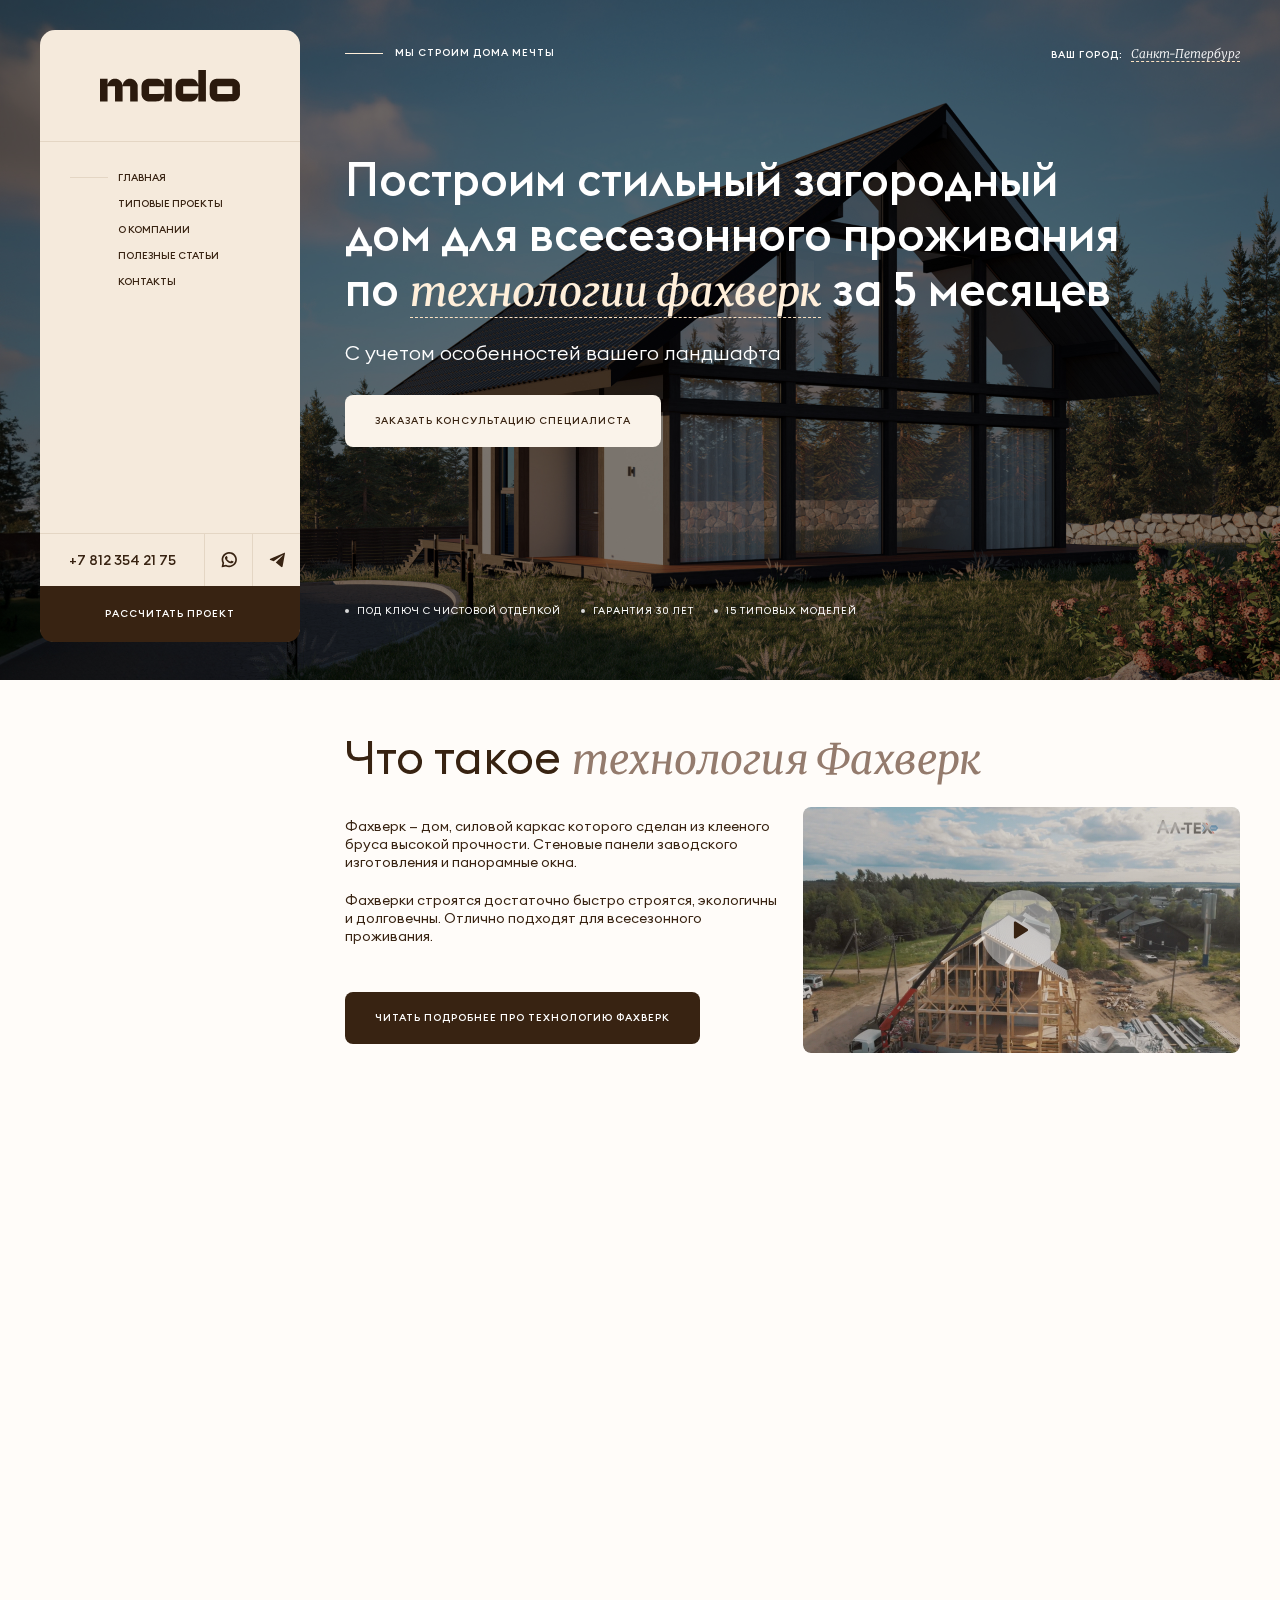
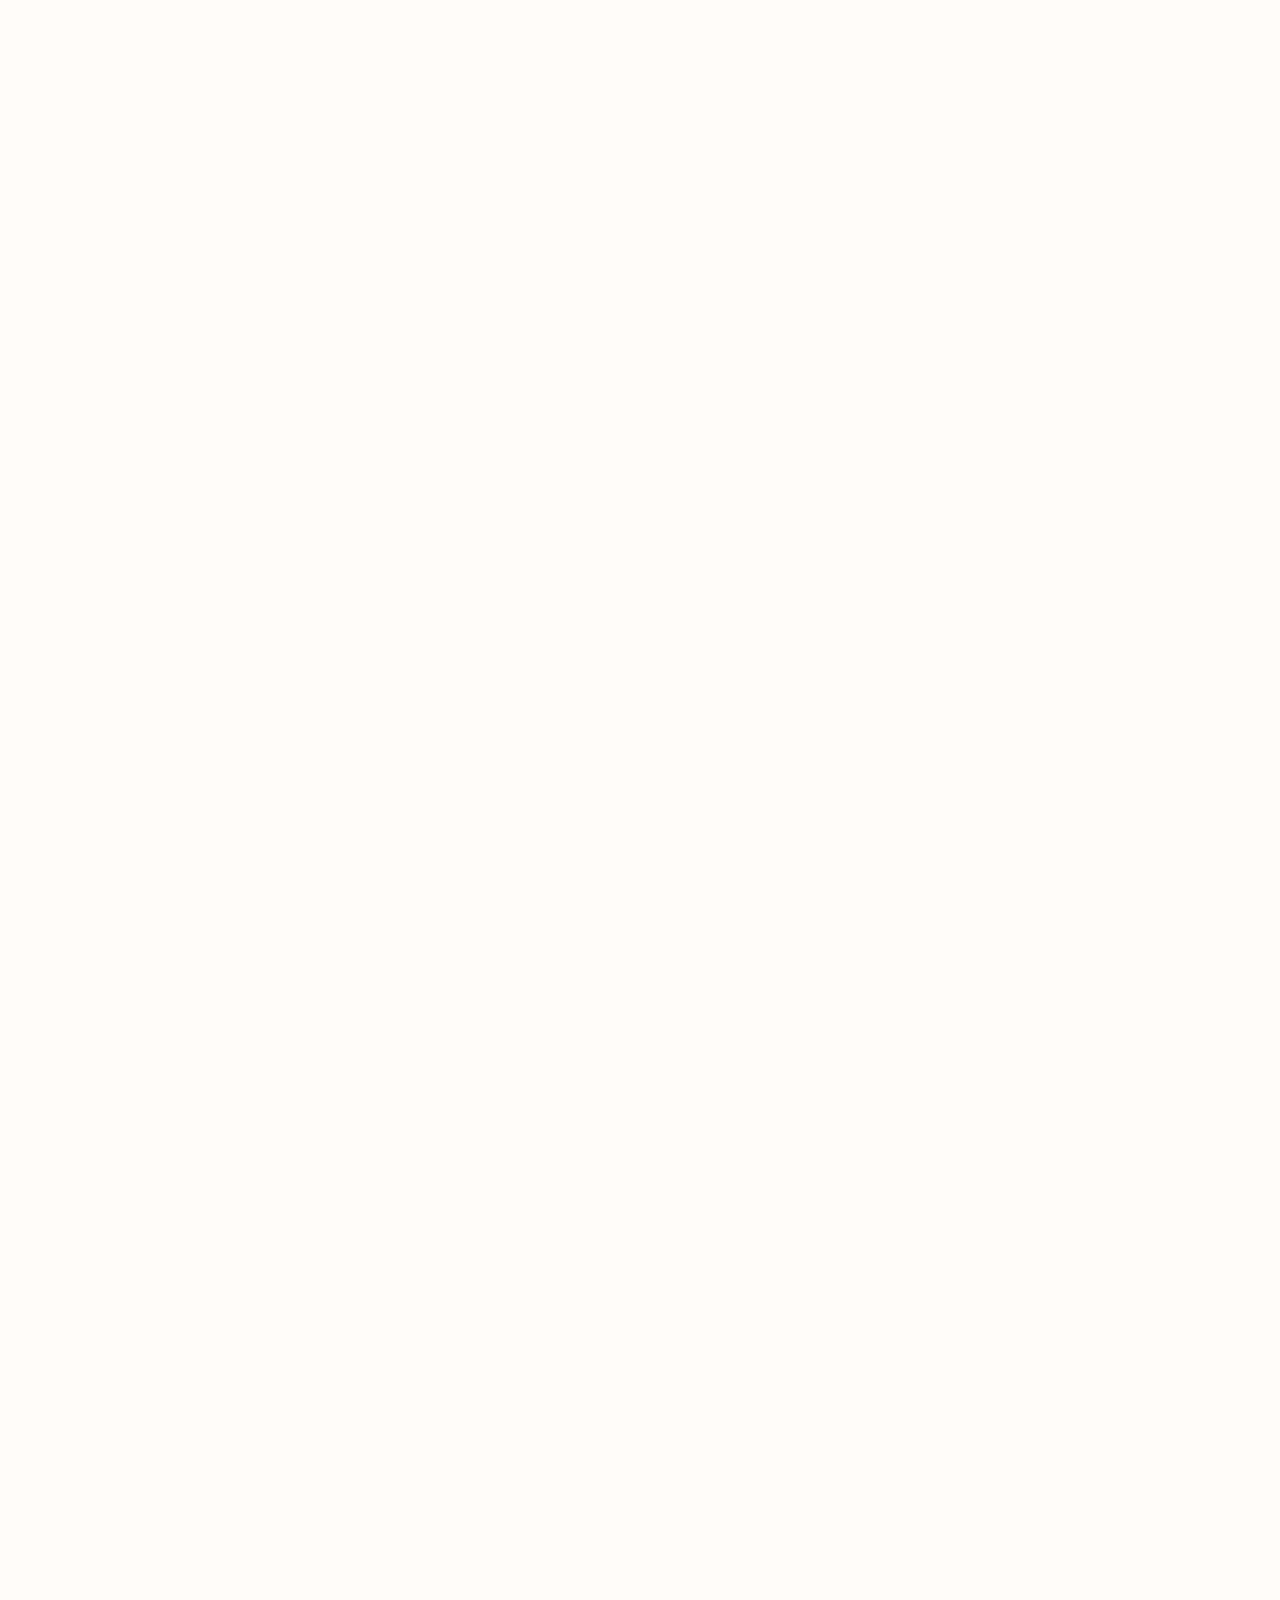
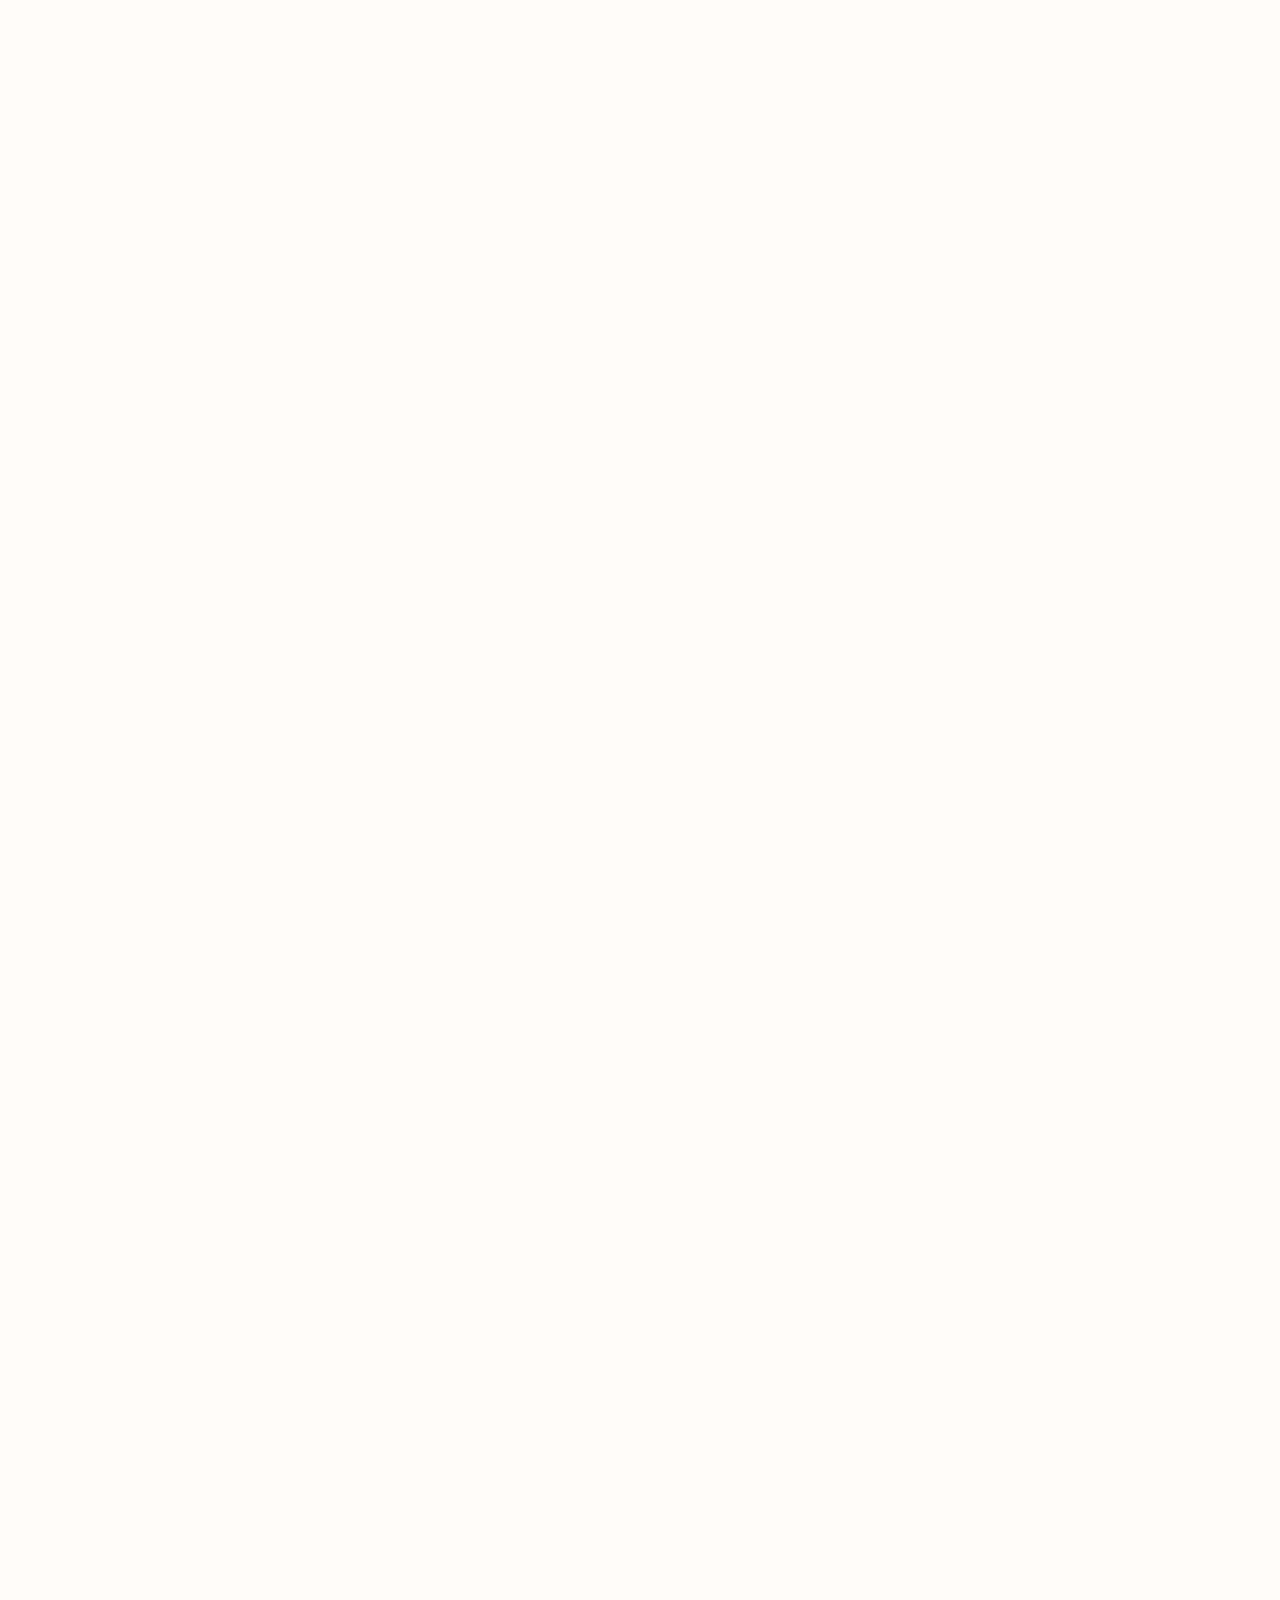
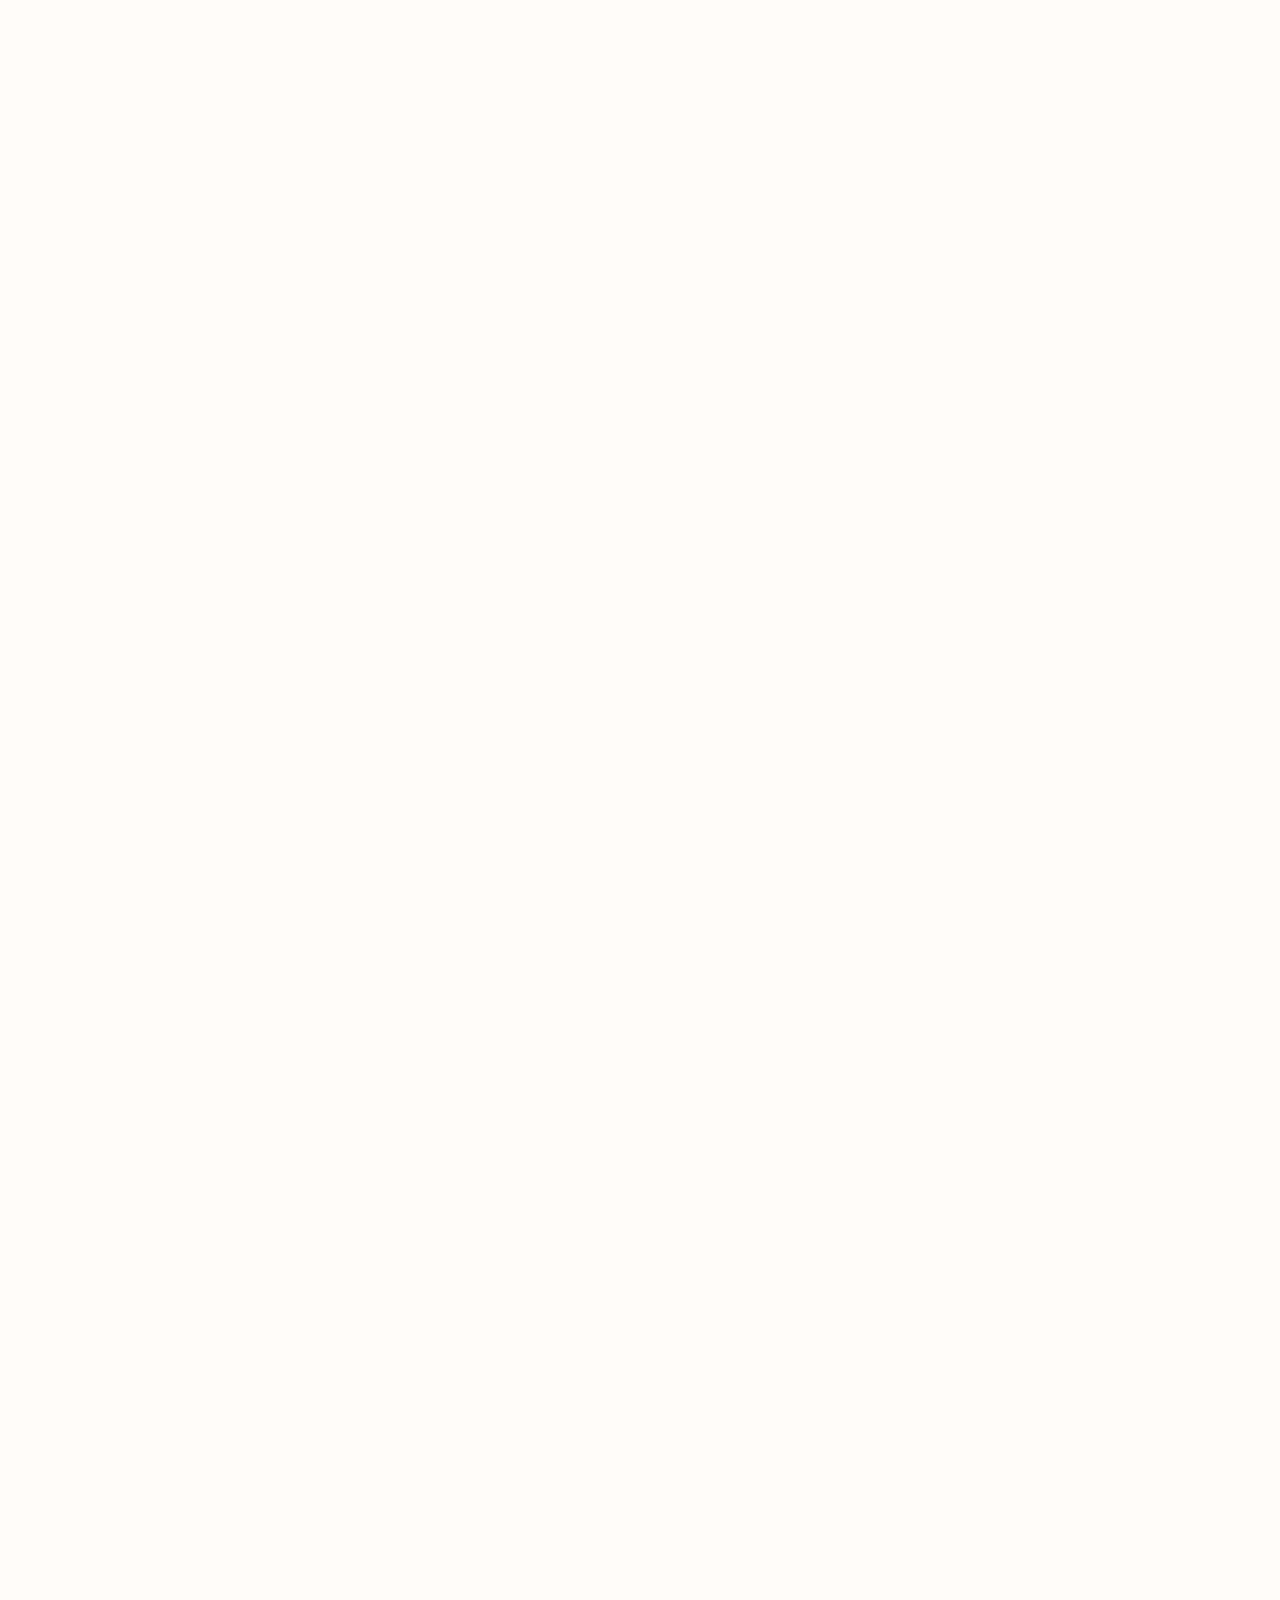
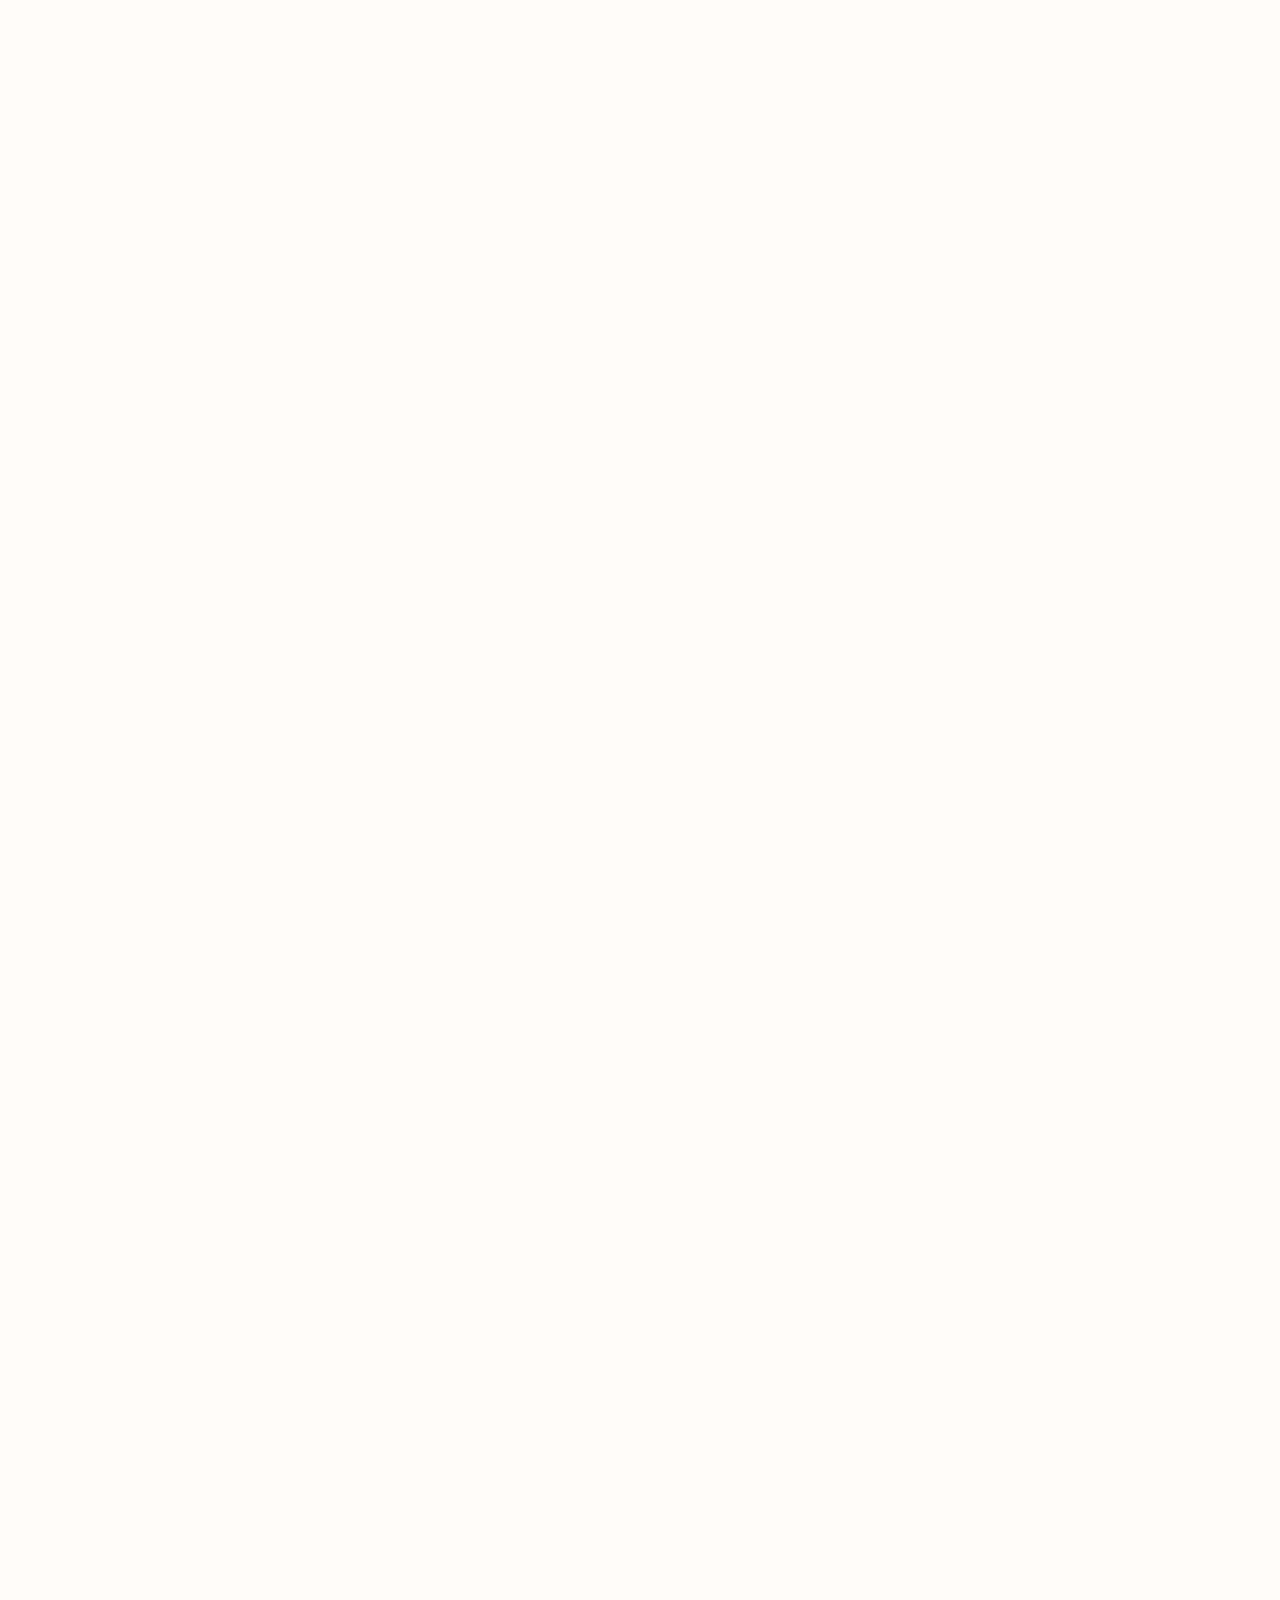
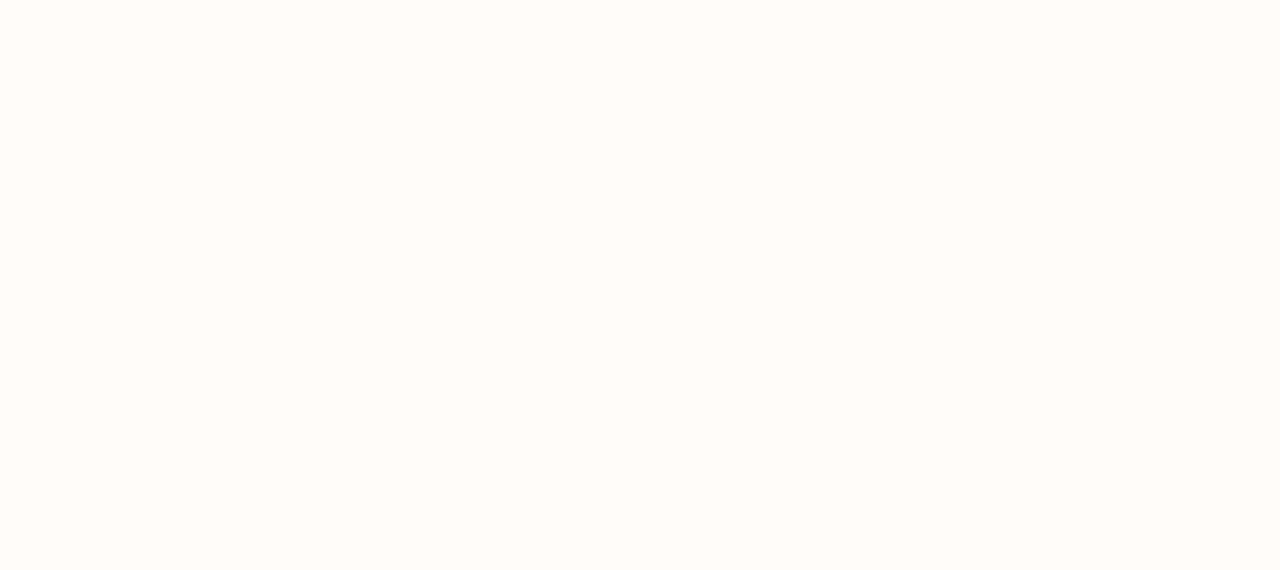
==== index.html @ 584ebd25 "Initial commit" ====
<!DOCTYPE html>
<html lang="ru">
	<head>
		<meta http-equiv="Content-Type" content="text/html; charset=utf-8">

		<!-- Адаптирование страницы для мобильных устройств -->
		<meta name="viewport" content="width=device-width, initial-scale=1, maximum-scale=1">

		<!-- Запрет распознования номера телефона -->
		<meta name="format-detection" content="telephone=no">
		<meta name="SKYPE_TOOLBAR" content ="SKYPE_TOOLBAR_PARSER_COMPATIBLE">

		<!-- Заголовок страницы -->
		<title>Заголовок страницы</title>

		<!-- Данное значение часто используют(использовали) поисковые системы -->
		<meta name="description" content="">
		<meta name="keywords" content="">

		<!-- Изменение цвета панели моб. браузера -->
		<meta name="msapplication-TileColor" content="#382312">
		<meta name="theme-color" content="#382312">

		<!-- Подключение шрифтов с гугла -->
		<link rel="preconnect" href="https://fonts.googleapis.com">
		<link rel="preconnect" href="https://fonts.gstatic.com" crossorigin>
		<link href="https://fonts.googleapis.com/css2?family=Merriweather:ital,wght@0,300;0,400;0,700;0,900;1,300;1,400;1,700;1,900&display=swap" rel="stylesheet">

		<!-- Подключение файлов стилей -->
		<link rel="stylesheet" href="css/swiper-bundle.min.css" async>
		<link rel="stylesheet" href="css/swiper.css" async>
		<link rel="stylesheet" href="css/fancybox.css" async>
		<link rel="stylesheet" href="css/ion.rangeSlider.css" async>
		<link rel="stylesheet" href="css/styles.css" async>

		<link rel="stylesheet" href="css/response_1279.css" media="print, (max-width: 1279px)" async>
		<link rel="stylesheet" href="css/response_1023.css" media="print, (max-width: 1023px)" async>
		<link rel="stylesheet" href="css/response_767.css" media="print, (max-width: 767px)" async>
	</head>

	<body>
		<div class="wrap">
			<div class="main">
				<aside class="animate fadeInLeft delay">
					<div class="logo">
						<img src="images/logo.svg" alt="">
					</div>

					<div class="mob messengers">
						<a href="tel:+78123542175">
							<svg class="icon"><use xlink:href="images/sprite.svg#ic_phone2"></use></svg>
						</a>

						<a href="/" target="_blank" rel="noopener nofollow" class="_link">
							<svg class="icon"><use xlink:href="images/sprite.svg#ic_whatsapp"></use></svg>
						</a>

						<a href="/" target="_blank" rel="noopener nofollow" class="_link">
							<svg class="icon"><use xlink:href="images/sprite.svg#ic_telegram"></use></svg>
						</a>
					</div>

					<button class="mob_menu_btn">
						<svg class="icon"><use xlink:href="images/sprite.svg#ic_menu"></use></svg>
						<svg class="icon"><use xlink:href="images/sprite.svg#ic_close2"></use></svg>
					</button>

					<div class="menu">
						<div><a  class="active">Главная</a></div>
						<div><a href="/">Типовые проекты</a></div>
						<div><a href="/">О компании</a></div>
						<div><a href="/">Полезные статьи</a></div>
						<div><a href="/">Контакты</a></div>
					</div>

					<div class="bottom">
						<div class="contacts">
							<div class="phone">
								<a href="tel:+78123542175">+7 812 354 21 75</a>
							</div>

							<div class="messengers">
								<a href="/" target="_blank" rel="noopener nofollow" class="_link">
									<svg class="icon"><use xlink:href="images/sprite.svg#ic_whatsapp"></use></svg>
								</a>

								<a href="/" target="_blank" rel="noopener nofollow" class="_link">
									<svg class="icon"><use xlink:href="images/sprite.svg#ic_telegram"></use></svg>
								</a>
							</div>
						</div>

						<button class="calc_btn modal_btn" data-modal="order_modal">Рассчитать проект</button>
					</div>
				</aside>


				<section class="first_section block">
					<div class="cont">
						<div class="data">
							<div class="slogan animate fadeInTop delay">Мы строим дома мечты</div>

							<div class="city modal_cont animate fadeInTop delay">
								<div class="label">Ваш город:</div>

								<button class="btn mini_modal_btn" data-modal-id="#city_modal">Санкт-Петербург</button>

								<div class="mini_modal" id="city_modal">
									<button class="close_btn">
										<svg class="icon"><use xlink:href="images/sprite.svg#ic_close"></use></svg>
									</button>

									<div class="title">Ваш город Москва?</div>

									<div class="btns">
										<button class="btn bg close_btn">Да, верно</button>

										<button class="btn mini_modal_btn" data-modal-id="#city_modal2">Выбрать другой</button>
									</div>
								</div>

								<div class="mini_modal" id="city_modal2">
									<button class="close_btn">
										<svg class="icon"><use xlink:href="images/sprite.svg#ic_close"></use></svg>
									</button>

									<div class="title">Укажите ваш город</div>

									<form action="">
										<input type="text" name="" value="" class="input" placeholder="Введите название города">

										<button type="submit" class="submit_btn">
											<img src="images/ic_search.png" alt="">
										</button>
									</form>

									<div class="example">
										<div class="label">Например:</div>

										<div class="vals">
											<div><button>Москва</button></div>
											<div><button>Челябинск</button></div>
										</div>
									</div>
								</div>
							</div>

							<div class="title animate fadeInBottom delay">Построим стильный загородный<br> дом для всесезонного проживания<br> по <a href="/">технологии фахверк</a> за 5 месяцев</div>

							<div class="desc animate fadeInBottom delay2">С учетом особенностей вашего ландшафта</div>

							<div class="animate fadeInBottom delay3">
								<button class="consult_btn">Заказать консультацию специалиста</button>
							</div>

							<div class="advantages animate fadeInBottom delay4">
								<div class="row">
									<div>Под ключ с чистовой отделкой</div>
									<div>Гарантия 30 лет</div>
									<div>15 типовых моделей</div>
								</div>
							</div>
						</div>
					</div>

					<div class="slider">
						<div class="swiper">
							<div class="swiper-wrapper">
								<div class="swiper-slide">
									<img data-src="images/tmp/bg_first_section.jpg" alt="" class="swiper-lazy">
								</div>

								<div class="swiper-slide">
									<img data-src="images/tmp/bg_first_section.jpg" alt="" class="swiper-lazy">
								</div>

								<div class="swiper-slide">
									<img data-src="images/tmp/bg_first_section.jpg" alt="" class="swiper-lazy">
								</div>
							</div>
						</div>
					</div>
				</section>


				<section class="about_block block animate fadeInBottom">
					<div class="cont">
						<div class="block_head">
							<div class="title">Что такое <span>технология Фахверк</span></div>
						</div>

						<div class="row">
							<div class="data">
								<div class="text_block">
									<p>Фахверк — дом, силовой каркас которого сделан из клееного бруса высокой прочности. Стеновые панели заводского изготовления и панорамные окна.</p>

									<p>Фахверки строятся  достаточно быстро строятся, экологичны и долговечны. Отлично подходят для всесезонного проживания.</p>
								</div>

								<div class="link">
									<a href="/">Читать подробнее про технологию фахверк</a>
								</div>
							</div>

							<a href="" data-fancybox class="video_link">
								<div class="thumb">
									<img data-src="images/tmp/video_thumb.jpg" alt="" class="lazyload">

									<div class="icon">
										<svg><use xlink:href="images/sprite.svg#ic_video_play"></use></svg>
									</div>
								</div>
							</a>
						</div>
					</div>
				</section>


				<section class="quiz block animate fadeInBottom">
					<div class="cont">
						<div class="block_head">
							<div class="title"><span>Рассчитайте стоимость</span> вашего идеального дома за 1 минуту</div>

							<div class="desc">Ответьте на 5 вопросов, мы предложим оптимальные решения</div>
						</div>

						<form action="" class="data custom_submit">
							<div class="step step1" style="display: block;">
								<div class="question">Какой домокомплект вам требуется?</div>

								<div class="exp">Выберите один или несколько вариантов</div>

								<div class="row">
									<label>
										<input type="radio" name="type" checked>

										<div class="thumb">
											<img data-src="images/tmp/quiz_type_thumb1.jpg" alt="" class="lazyload">
										</div>

										<div class="check">
											<svg class="icon"><use xlink:href="images/sprite.svg#ic_check"></use></svg>
										</div>

										<div class="name">Одноэтажный</div>
									</label>

									<label>
										<input type="radio" name="type">

										<div class="thumb">
											<img data-src="images/tmp/quiz_type_thumb2.jpg" alt="" class="lazyload">
										</div>

										<div class="check">
											<svg class="icon"><use xlink:href="images/sprite.svg#ic_check"></use></svg>
										</div>

										<div class="name">Двухэтажный</div>
									</label>

									<label>
										<input type="radio" name="type">

										<div class="thumb">
											<img data-src="images/tmp/quiz_type_thumb3.jpg" alt="" class="lazyload">
										</div>

										<div class="check">
											<svg class="icon"><use xlink:href="images/sprite.svg#ic_check"></use></svg>
										</div>

										<div class="name">С мансардой</div>
									</label>
								</div>
							</div>


							<div class="step step2">
								<div class="question">Есть ли у вас участок?</div>

								<div class="exp">Выберите один или несколько вариантов</div>

								<div class="radios">
									<label>
										<input type="checkbox" name="area" checked>

										<div>
											<div class="check">
												<svg class="icon"><use xlink:href="images/sprite.svg#ic_check"></use></svg>
											</div>

											<div>Есть участок в ленинградской области</div>
										</div>
									</label>

									<label>
										<input type="checkbox" name="area">

										<div>
											<div class="check">
												<svg class="icon"><use xlink:href="images/sprite.svg#ic_check"></use></svg>
											</div>

											<div>участка нет, рассмотрю ваши варианты</div>
										</div>
									</label>

									<label>
										<input type="checkbox" name="area">

										<div>
											<div class="check">
												<svg class="icon"><use xlink:href="images/sprite.svg#ic_check"></use></svg>
											</div>

											<div>На стадии выбора</div>
										</div>
									</label>

									<label>
										<input type="checkbox" name="area">

										<div>
											<div class="check">
												<svg class="icon"><use xlink:href="images/sprite.svg#ic_check"></use></svg>
											</div>

											<div>какой-то вариант ответа</div>
										</div>
									</label>

									<label>
										<input type="checkbox" name="area">

										<div>
											<div class="check">
												<svg class="icon"><use xlink:href="images/sprite.svg#ic_check"></use></svg>
											</div>

											<div>какой-то вариант ответа</div>
										</div>
									</label>

									<label>
										<input type="checkbox" name="area">

										<div>
											<div class="check">
												<svg class="icon"><use xlink:href="images/sprite.svg#ic_check"></use></svg>
											</div>

											<div>какой-то вариант ответа</div>
										</div>
									</label>

									<label>
										<input type="checkbox" name="area">

										<div>
											<div class="check">
												<svg class="icon"><use xlink:href="images/sprite.svg#ic_check"></use></svg>
											</div>

											<div>какой-то вариант ответа</div>
										</div>
									</label>

									<label>
										<input type="checkbox" name="area">

										<div>
											<div class="check">
												<svg class="icon"><use xlink:href="images/sprite.svg#ic_check"></use></svg>
											</div>

											<div>какой-то вариант ответа</div>
										</div>
									</label>

									<label>
										<input type="checkbox" name="area">

										<div>
											<div class="check">
												<svg class="icon"><use xlink:href="images/sprite.svg#ic_check"></use></svg>
											</div>

											<div>какой-то вариант ответа</div>
										</div>
									</label>

									<label>
										<input type="checkbox" name="area">

										<div>
											<div class="check">
												<svg class="icon"><use xlink:href="images/sprite.svg#ic_check"></use></svg>
											</div>

											<div>какой-то вариант ответа</div>
										</div>
									</label>

									<label>
										<input type="checkbox" name="area">

										<div>
											<div class="check">
												<svg class="icon"><use xlink:href="images/sprite.svg#ic_check"></use></svg>
											</div>

											<div>какой-то вариант ответа</div>
										</div>
									</label>
								</div>
							</div>


							<div class="step step3">
								<div class="question">Есть ли у вас участок?</div>

								<div class="exp">Выберите один или несколько вариантов</div>

								<div class="range">
									<input type="hidden" id="height_range" name="height_range" value="">
								</div>
							</div>


							<div class="step step4">
								<div class="question">Есть ли у вас участок?</div>

								<div class="exp">Выберите один или несколько вариантов</div>

								<div class="select">
									<select name="">
										<option value="48" selected>48</option>
										<option value="50">50</option>
										<option value="20">52</option>
									</select>

									<svg class="arr"><use xlink:href="images/sprite.svg#ic_arr_ver"></use></svg>
								</div>
							</div>


							<div class="step step5">
								<div class="question">Остался последний шаг: оставьте свои контактные данные</div>

								<div class="exp">Чтобы мы могли отправить вам варианты строительства вашего проекта</div>

								<div class="form">
									<div class="line messengers">
										<div class="label">Как с вами связаться:</div>

										<div class="field">
											<label>
												<input type="radio" name="messenger" checked>

												<div>
													<svg class="icon"><use xlink:href="images/sprite.svg#ic_phone"></use></svg>
													<div>Телефон</div>
												</div>
											</label>

											<label>
												<input type="radio" name="messenger">

												<div>
													<svg class="icon"><use xlink:href="images/sprite.svg#ic_whatsapp"></use></svg>
													<div>whatsapp</div>
												</div>
											</label>

											<label>
												<input type="radio" name="messenger">

												<div>
													<svg class="icon"><use xlink:href="images/sprite.svg#ic_telegram"></use></svg>
													<div>telegram</div>
												</div>
											</label>

											<label>
												<input type="radio" name="messenger">

												<div>
													<svg class="icon"><use xlink:href="images/sprite.svg#ic_viber"></use></svg>
													<div>viber</div>
												</div>
											</label>
										</div>
									</div>

									<div class="columns">
										<div class="line">
											<div class="label">Укажите ваш телефон:</div>

											<div class="field">
												<input type="tel" name="" value="" class="input" placeholder="+7 (___) ___-__-__">
											</div>
										</div>

										<div class="line">
											<div class="label">Как вас зовут?</div>

											<div class="field">
												<input type="text" name="" value="" class="input" placeholder="">
											</div>
										</div>
									</div>

									<div class="submit">
										<button type="submit" class="submit_btn">Рассчитать стоимость</button>

										<div class="agree">
											<label class="checkbox">
												<input type="checkbox" name="agree" checked>

												<div class="check">
													<svg class="icon"><use xlink:href="images/sprite.svg#ic_check"></use></svg>
												</div>

												<div>Я принимаю <a href="/" target="_blank">соглашение об обработке</a><br> и <a href="/" target="_blank">использовании персональных данных</a></div>
											</label>
										</div>
									</div>
								</div>
							</div>


							<div class="btns">
								<button type="button" class="prev_btn disabled">
									<svg class="icon"><use xlink:href="images/sprite.svg#ic_arr_hor"></use></svg>
								</button>

								<button type="button" class="next_btn">
									<span>Следующий вопрос</span>
									<svg class="icon"><use xlink:href="images/sprite.svg#ic_arr_hor"></use></svg>
								</button>

								<div class="progress">
									<div class="count">
										Вопрос <span class="current">1</span> из <span class="total">5</span>
									</div>

									<div class="progress_bar">
										<div style="width: 20%;"></div>
									</div>
								</div>
							</div>
						</form>
					</div>
				</section>


				<section class="solutions block animate fadeInBottom">
					<div class="cont">
						<div class="block_head">
							<div class="title">Мы подготовили оптимальные<br> <span>типовые решения</span> загородных домов</div>

							<div class="desc">Которые закрывают потребности большинства покупателей</div>
						</div>

						<div class="row">
							<a href="/" class="item">
								<div class="thumb">
									<img data-src="images/tmp/solution_thumb1.jpg" alt="" class="lazyload">
									<img data-src="images/tmp/project_thumb1_dark.jpg" alt="" class="lazyload">
								</div>

								<div class="info">
									<div class="name">Modum 130</div>

									<div class="feature">130 м2</div>
									<div class="feature">2 этажа</div>
									<div class="feature">6 комнат</div>
									<div class="feature">3 санузла</div>
								</div>
							</a>

							<a href="/" class="item">
								<div class="thumb">
									<img data-src="images/tmp/solution_thumb2.jpg" alt="" class="lazyload">
									<img data-src="images/tmp/project_thumb1_dark.jpg" alt="" class="lazyload">
								</div>

								<div class="info">
									<div class="name">Modum 150</div>

									<div class="feature">150 м2</div>
									<div class="feature">2 этажа</div>
									<div class="feature">6 комнат</div>
									<div class="feature">3 санузла</div>
								</div>
							</a>

							<a href="/" class="item">
								<div class="thumb">
									<img data-src="images/tmp/solution_thumb3.jpg" alt="" class="lazyload">
									<img data-src="images/tmp/project_thumb1_dark.jpg" alt="" class="lazyload">
								</div>

								<div class="info">
									<div class="name">Modum 180</div>

									<div class="feature">180 м2</div>
									<div class="feature">2 этажа</div>
									<div class="feature">6 комнат</div>
									<div class="feature">3 санузла</div>
								</div>
							</a>

							<a href="/" class="item">
								<div class="thumb">
									<img data-src="images/tmp/solution_thumb4.jpg" alt="" class="lazyload">
									<img data-src="images/tmp/project_thumb1_dark.jpg" alt="" class="lazyload">
								</div>

								<div class="info">
									<div class="name">Modum 200</div>

									<div class="feature">200 м2</div>
									<div class="feature">2 этажа</div>
									<div class="feature">6 комнат</div>
									<div class="feature">3 санузла</div>
								</div>
							</a>

							<a href="/" class="item">
								<div class="thumb">
									<img data-src="images/tmp/solution_thumb5.jpg" alt="" class="lazyload">
									<img data-src="images/tmp/project_thumb1_dark.jpg" alt="" class="lazyload">
								</div>

								<div class="info">
									<div class="name">Modum 220</div>

									<div class="feature">220 м2</div>
									<div class="feature">2 этажа</div>
									<div class="feature">6 комнат</div>
									<div class="feature">3 санузла</div>
								</div>
							</a>

							<a href="/" class="item">
								<div class="thumb">
									<img data-src="images/tmp/solution_thumb6.jpg" alt="" class="lazyload">
									<img data-src="images/tmp/project_thumb1_dark.jpg" alt="" class="lazyload">
								</div>

								<div class="info">
									<div class="name">Modum 250</div>

									<div class="feature">250 м2</div>
									<div class="feature">2 этажа</div>
									<div class="feature">6 комнат</div>
									<div class="feature">3 санузла</div>
								</div>
							</a>

							<a href="/" class="item">
								<div class="thumb">
									<img data-src="images/tmp/solution_thumb7.jpg" alt="" class="lazyload">
									<img data-src="images/tmp/project_thumb1_dark.jpg" alt="" class="lazyload">
								</div>

								<div class="info">
									<div class="name">Kigumi art 190</div>

									<div class="feature">190 м2</div>
									<div class="feature">2 этажа</div>
									<div class="feature">7 комнат</div>
									<div class="feature">4 санузла</div>
								</div>
							</a>

							<a href="/" class="item">
								<div class="thumb">
									<img data-src="images/tmp/solution_thumb8.jpg" alt="" class="lazyload">
									<img data-src="images/tmp/project_thumb1_dark.jpg" alt="" class="lazyload">
								</div>

								<div class="info">
									<div class="name">Kigumi art 220</div>

									<div class="feature">220 м2</div>
									<div class="feature">2 этажа</div>
									<div class="feature">7 комнат</div>
									<div class="feature">4 санузла</div>
								</div>
							</a>
						</div>

						<div class="all_link">
							<a href="/">Открыть полный каталог моделей</a>
						</div>
					</div>
				</section>


				<section class="documents block animate fadeInBottom">
					<div class="cont">
						<div class="data">
							<div class="block_head">
								<div class="title">Каждый типовой проект мы<br> адаптируем <span>под ваши требования</span><br> и особенности ландшафта</div>

								<div class="desc">Вы получите полный пакет документов, необходимых для строительства</div>
							</div>

							<div class="row">
								<div class="category">
									<div class="title">Визуализации</div>

									<div class="desc">Визуализации того, как будет выглядеть готовый дом внутри и снаружи</div>

									<div class="items">
										<div><a href="/" class="item">
											<div class="icon">
												<svg><use xlink:href="images/sprite.svg#ic_pdf"></use></svg>
											</div>
											<div>Планировки всех этажей дома</div>
										</a></div>

										<div><a href="/" class="item">
											<div class="icon">
												<svg><use xlink:href="images/sprite.svg#ic_pdf"></use></svg>
											</div>
											<div>3D визуализации</div>
										</a></div>
									</div>
								</div>

								<div class="category">
									<div class="title">Архитектурные чертежи</div>

									<div class="desc">Чертежи, необходимые<br> для строительных работ</div>

									<div class="items">
										<div><a href="/" class="item">
											<div class="icon">
												<svg><use xlink:href="images/sprite.svg#ic_pdf"></use></svg>
											</div>
											<div>Планы этажей, навесов</div>
										</a></div>

										<div><a href="/" class="item">
											<div class="icon">
												<svg><use xlink:href="images/sprite.svg#ic_pdf"></use></svg>
											</div>
											<div>План кровли</div>
										</a></div>
									</div>
								</div>

								<div class="category">
									<div class="title">Инженерные сети</div>

									<div class="desc">Все необходимые документы<br> для инженеров</div>

									<div class="items">
										<div><a href="/" class="item">
											<div class="icon">
												<svg><use xlink:href="images/sprite.svg#ic_pdf"></use></svg>
											</div>
											<div>Водоснабжение<br> и водоотведение</div>
										</a></div>

										<div><a href="/" class="item">
											<div class="icon">
												<svg><use xlink:href="images/sprite.svg#ic_pdf"></use></svg>
											</div>
											<div>Системы отопления</div>
										</a></div>

										<div><a href="/" class="item">
											<div class="icon">
												<svg><use xlink:href="images/sprite.svg#ic_pdf"></use></svg>
											</div>
											<div>Вентиляция, кондиционирование</div>
										</a></div>
									</div>
								</div>
							</div>

							<div class="exp">Проект разрабатывается в соответствии с ГОСТами, СНиПами<br> и всеми необходимыми нормативными документами</div>

							<img data-src="images/tmp/bg_documents.jpg" alt="" class="bg lazyload">
						</div>
					</div>
				</section>


				<section class="order block animate fadeInBottom">
					<div class="cont">
						<div class="data">
							<div class="block_head">
								<div class="title">Рассчитайте стоимость разработки<br> <span>индивидуального проекта</span> вашего дома</div>

								<div class="desc">Оставьте ваши контакты, наш специалист ответит на все ваши вопросы</div>
							</div>

							<form action="" class="form custom_submit">
								<div class="line messengers">
									<div class="label">Как с вами связаться:</div>

									<div class="field">
										<label>
											<input type="radio" name="messenger" checked>

											<div>
												<svg class="icon"><use xlink:href="images/sprite.svg#ic_phone"></use></svg>
												<div>Телефон</div>
											</div>
										</label>

										<label>
											<input type="radio" name="messenger">

											<div>
												<svg class="icon"><use xlink:href="images/sprite.svg#ic_whatsapp"></use></svg>
												<div>whatsapp</div>
											</div>
										</label>

										<label>
											<input type="radio" name="messenger">

											<div>
												<svg class="icon"><use xlink:href="images/sprite.svg#ic_telegram"></use></svg>
												<div>telegram</div>
											</div>
										</label>

										<label>
											<input type="radio" name="messenger">

											<div>
												<svg class="icon"><use xlink:href="images/sprite.svg#ic_viber"></use></svg>
												<div>viber</div>
											</div>
										</label>
									</div>
								</div>

								<div class="columns">
									<div class="line">
										<div class="label">Укажите ваш телефон:</div>

										<div class="field">
											<input type="tel" name="" value="" class="input" placeholder="+7 (___) ___-__-__">
										</div>
									</div>

									<div class="line">
										<div class="label">Как вас зовут?</div>

										<div class="field">
											<input type="text" name="" value="" class="input" placeholder="">
										</div>
									</div>
								</div>

								<div class="submit">
									<button type="submit" class="submit_btn">Рассчитать стоимость</button>

									<div class="agree">
										<label class="checkbox">
											<input type="checkbox" name="agree" checked>

											<div class="check">
												<svg class="icon"><use xlink:href="images/sprite.svg#ic_check"></use></svg>
											</div>

											<div>Я принимаю <a href="/" target="_blank">соглашение об обработке</a><br> и <a href="/" target="_blank">использовании персональных данных</a></div>
										</label>
									</div>
								</div>
							</form>
						</div>
					</div>
				</section>


				<section class="steps block animate fadeInBottom">
					<div class="cont">
						<div class="block_head">
							<div class="title"><span>Понятные этапы</span> строительства<br> вашего будущего дома</div>

							<div class="desc">В среднем строительство одного дома занимает у нас 3-4 месяца</div>
						</div>

						<div class="swiper">
							<div class="swiper-wrapper">
								<div class="swiper-slide">
									<div class="step">
										<div class="thumb">
											<img data-src="images/tmp/step_thumb1.jpg" alt="" class="swiper-lazy">
										</div>

										<div class="data">
											<div class="title"><span>1/7</span> Оценка проекта дома</div>

											<div class="duration">Длительность: 10 дней</div>

											<ul>
												<li>Задаем вопросы про будущий проект</li>
												<li>Определяем архитектурный стиль</li>
												<li>Считаем количество жилых и нежилых помещений</li>
												<li>Геология, геодезия, фундамент</li>
												<li>Готовим окончательную смету по проектированию и предварительную по строительству</li>
												<li>Готовим договор</li>
											</ul>

											<button class="consult_btn">Заказать консультацию</button>
										</div>
									</div>
								</div>

								<div class="swiper-slide">
									<div class="step">
										<div class="thumb">
											<img data-src="images/tmp/step_thumb1.jpg" alt="" class="swiper-lazy">
										</div>

										<div class="data">
											<div class="title"><span>1/7</span> Оценка проекта дома</div>

											<div class="duration">Длительность: 10 дней</div>

											<ul>
												<li>Задаем вопросы про будущий проект</li>
												<li>Определяем архитектурный стиль</li>
												<li>Считаем количество жилых и нежилых помещений</li>
												<li>Геология, геодезия, фундамент</li>
												<li>Готовим окончательную смету по проектированию и предварительную по строительству</li>
												<li>Готовим договор</li>
											</ul>

											<button class="consult_btn">Заказать консультацию</button>
										</div>
									</div>
								</div>

								<div class="swiper-slide">
									<div class="step">
										<div class="thumb">
											<img data-src="images/tmp/step_thumb1.jpg" alt="" class="swiper-lazy">
										</div>

										<div class="data">
											<div class="title"><span>1/7</span> Оценка проекта дома</div>

											<div class="duration">Длительность: 10 дней</div>

											<ul>
												<li>Задаем вопросы про будущий проект</li>
												<li>Определяем архитектурный стиль</li>
												<li>Считаем количество жилых и нежилых помещений</li>
												<li>Геология, геодезия, фундамент</li>
												<li>Готовим окончательную смету по проектированию и предварительную по строительству</li>
												<li>Готовим договор</li>
											</ul>

											<button class="consult_btn">Заказать консультацию</button>
										</div>
									</div>
								</div>

								<div class="swiper-slide">
									<div class="step">
										<div class="thumb">
											<img data-src="images/tmp/step_thumb1.jpg" alt="" class="swiper-lazy">
										</div>

										<div class="data">
											<div class="title"><span>1/7</span> Оценка проекта дома</div>

											<div class="duration">Длительность: 10 дней</div>

											<ul>
												<li>Задаем вопросы про будущий проект</li>
												<li>Определяем архитектурный стиль</li>
												<li>Считаем количество жилых и нежилых помещений</li>
												<li>Геология, геодезия, фундамент</li>
												<li>Готовим окончательную смету по проектированию и предварительную по строительству</li>
												<li>Готовим договор</li>
											</ul>

											<button class="consult_btn">Заказать консультацию</button>
										</div>
									</div>
								</div>

								<div class="swiper-slide">
									<div class="step">
										<div class="thumb">
											<img data-src="images/tmp/step_thumb1.jpg" alt="" class="swiper-lazy">
										</div>

										<div class="data">
											<div class="title"><span>1/7</span> Оценка проекта дома</div>

											<div class="duration">Длительность: 10 дней</div>

											<ul>
												<li>Задаем вопросы про будущий проект</li>
												<li>Определяем архитектурный стиль</li>
												<li>Считаем количество жилых и нежилых помещений</li>
												<li>Геология, геодезия, фундамент</li>
												<li>Готовим окончательную смету по проектированию и предварительную по строительству</li>
												<li>Готовим договор</li>
											</ul>

											<button class="consult_btn">Заказать консультацию</button>
										</div>
									</div>
								</div>

								<div class="swiper-slide">
									<div class="step">
										<div class="thumb">
											<img data-src="images/tmp/step_thumb1.jpg" alt="" class="swiper-lazy">
										</div>

										<div class="data">
											<div class="title"><span>1/7</span> Оценка проекта дома</div>

											<div class="duration">Длительность: 10 дней</div>

											<ul>
												<li>Задаем вопросы про будущий проект</li>
												<li>Определяем архитектурный стиль</li>
												<li>Считаем количество жилых и нежилых помещений</li>
												<li>Геология, геодезия, фундамент</li>
												<li>Готовим окончательную смету по проектированию и предварительную по строительству</li>
												<li>Готовим договор</li>
											</ul>

											<button class="consult_btn">Заказать консультацию</button>
										</div>
									</div>
								</div>

								<div class="swiper-slide">
									<div class="step">
										<div class="thumb">
											<img data-src="images/tmp/step_thumb1.jpg" alt="" class="swiper-lazy">
										</div>

										<div class="data">
											<div class="title"><span>1/7</span> Оценка проекта дома</div>

											<div class="duration">Длительность: 10 дней</div>

											<ul>
												<li>Задаем вопросы про будущий проект</li>
												<li>Определяем архитектурный стиль</li>
												<li>Считаем количество жилых и нежилых помещений</li>
												<li>Геология, геодезия, фундамент</li>
												<li>Готовим окончательную смету по проектированию и предварительную по строительству</li>
												<li>Готовим договор</li>
											</ul>

											<button class="consult_btn">Заказать консультацию</button>
										</div>
									</div>
								</div>
							</div>

							<div class="swiper-button-prev">
								<svg class="icon"><use xlink:href="images/sprite.svg#ic_arr_hor"></use></svg>
							</div>

							<div class="swiper-button-next">
								<svg class="icon"><use xlink:href="images/sprite.svg#ic_arr_hor"></use></svg>
							</div>
						</div>
					</div>
				</section>


				<section class="banks block animate fadeInBottom">
					<div class="cont">
						<div class="block_head">
							<div class="title"><span>Удобная кредитная</span> программа<br> от банков-партнеров</div>

							<div class="desc">Заявка отправляется в 9 банков, средний срок рассмотрения заявки 1 день</div>
						</div>

						<div class="row">
							<div class="item">
								<img data-src="images/tmp/bank_logo1.png" alt="" class="lazyload">
							</div>

							<div class="item">
								<img data-src="images/tmp/bank_logo2.png" alt="" class="lazyload">
							</div>

							<div class="item">
								<img data-src="images/tmp/bank_logo3.png" alt="" class="lazyload">
							</div>

							<div class="item">
								<img data-src="images/tmp/bank_logo4.png" alt="" class="lazyload">
							</div>

							<div class="item">
								<img data-src="images/tmp/bank_logo5.png" alt="" class="lazyload">
							</div>

							<div class="item">
								<img data-src="images/tmp/bank_logo6.png" alt="" class="lazyload">
							</div>

							<div class="item">
								<img data-src="images/tmp/bank_logo7.png" alt="" class="lazyload">
							</div>

							<div class="item">
								<img data-src="images/tmp/bank_logo8.png" alt="" class="lazyload">
							</div>

							<div class="item">
								<img data-src="images/tmp/bank_logo9.png" alt="" class="lazyload">
							</div>

							<div class="item">
								<img data-src="images/tmp/bank_logo10.png" alt="" class="lazyload">
							</div>

							<div class="item">
								<img data-src="images/tmp/bank_logo11.png" alt="" class="lazyload">
							</div>

							<div class="item">
								<img data-src="images/tmp/bank_logo12.png" alt="" class="lazyload">
							</div>

							<div class="item">
								<img data-src="images/tmp/bank_logo13.png" alt="" class="lazyload">
							</div>

							<div class="item">
								<img data-src="images/tmp/bank_logo14.png" alt="" class="lazyload">
							</div>

							<div class="item">
								<img data-src="images/tmp/bank_logo15.png" alt="" class="lazyload">
							</div>

							<div class="item">
								<img data-src="images/tmp/bank_logo16.png" alt="" class="lazyload">
							</div>

							<div class="item">
								<img data-src="images/tmp/bank_logo17.png" alt="" class="lazyload">
							</div>

							<div class="item">
								<img data-src="images/tmp/bank_logo18.png" alt="" class="lazyload">
							</div>
						</div>
					</div>
				</section>


				<section class="projects block animate fadeInBottom">
					<div class="cont">
						<div class="block_head">
							<div class="title">Посмотрите реализованные<br> <span>проекты нашей команды</span></div>

							<div class="desc">За 2 года мы сделали более 150 проектов</div>
						</div>

						<div class="swiper">
							<div class="swiper-wrapper">
								<div class="swiper-slide">
									<a href="/" class="project">
										<div class="thumb">
											<img data-src="images/tmp/project_thumb1.jpg" alt="" class="swiper-lazy">
											<img data-src="images/tmp/project_thumb1_dark.jpg" alt="" class="swiper-lazy">
										</div>

										<div class="info">
											<div class="name">Дом в ленинградской области 160 м2</div>
										</div>
									</a>
								</div>

								<div class="swiper-slide">
									<a href="/" class="project">
										<div class="thumb">
											<img data-src="images/tmp/project_thumb2.jpg" alt="" class="swiper-lazy">
											<img data-src="images/tmp/project_thumb1_dark.jpg" alt="" class="swiper-lazy">
										</div>

										<div class="info">
											<div class="name">Дом в поселке Кавголово 220 м2</div>
										</div>
									</a>
								</div>

								<div class="swiper-slide">
									<a href="/" class="project">
										<div class="thumb">
											<img data-src="images/tmp/project_thumb3.jpg" alt="" class="swiper-lazy">
											<img data-src="images/tmp/project_thumb1_dark.jpg" alt="" class="swiper-lazy">
										</div>

										<div class="info">
											<div class="name">Дом у озера во всеволожском районе</div>
										</div>
									</a>
								</div>

								<div class="swiper-slide">
									<a href="/" class="project">
										<div class="thumb">
											<img data-src="images/tmp/project_thumb1.jpg" alt="" class="swiper-lazy">
											<img data-src="images/tmp/project_thumb1_dark.jpg" alt="" class="swiper-lazy">
										</div>

										<div class="info">
											<div class="name">Дом в ленинградской области 160 м2</div>
										</div>
									</a>
								</div>

								<div class="swiper-slide">
									<a href="/" class="project">
										<div class="thumb">
											<img data-src="images/tmp/project_thumb2.jpg" alt="" class="swiper-lazy">
											<img data-src="images/tmp/project_thumb1_dark.jpg" alt="" class="swiper-lazy">
										</div>

										<div class="info">
											<div class="name">Дом в поселке Кавголово 220 м2</div>
										</div>
									</a>
								</div>

								<div class="swiper-slide">
									<a href="/" class="project">
										<div class="thumb">
											<img data-src="images/tmp/project_thumb3.jpg" alt="" class="swiper-lazy">
											<img data-src="images/tmp/project_thumb1_dark.jpg" alt="" class="swiper-lazy">
										</div>

										<div class="info">
											<div class="name">Дом у озера во всеволожском районе</div>
										</div>
									</a>
								</div>
							</div>

							<div class="swiper-button-prev">
								<svg class="icon"><use xlink:href="images/sprite.svg#ic_arr_hor"></use></svg>
							</div>

							<div class="swiper-button-next">
								<svg class="icon"><use xlink:href="images/sprite.svg#ic_arr_hor"></use></svg>
							</div>

							<div class="swiper-pagination"></div>
						</div>
					</div>
				</section>


				<section class="guarantee block animate fadeInBottom">
					<div class="cont row">
						<div class="data">
							<div class="block_head">
								<div class="title">Даем гарантию<br> <span>5 лет по договору</span></div>

								<div class="desc">На дом и несущие конструкции</div>
							</div>

							<div class="text_block">
								<p>С 2009 года я лично работаю в строительстве загородных домов. Мы детально продумали ход строительства, отобрали лучших производителей материалов. Сотрудничаем только с проверенными производителями утеплителей, кровли, бруса.</p>

								<p>Над реализацией работают профессиональные инженеры и проектировщики, с высшим образованием. Ремонтными работами занимаются проверенные подрядчики под постоянным техническим надзором.</p>
							</div>

							<div class="boss">
								<div class="post">Основатель компании</div>
								<div class="name">Кенсватр Александр Владиславович</div>
							</div>
						</div>

						<div class="image">
							<img data-src="images/tmp/guarantee_img.jpg" alt="" class="lazyload">
						</div>
					</div>
				</section>


				<section class="order block animate fadeInBottom">
					<div class="cont">
						<div class="data">
							<div class="block_head">
								<div class="title">Запишитесь на персональную<br> <span>встречу с нашим архитектором</span></div>

								<div class="desc">Оставьте ваши контакты, наш специалист ответит на все ваши вопросы</div>
							</div>

							<form action="" class="form custom_submit">
								<div class="line messengers">
									<div class="label">Как с вами связаться:</div>

									<div class="field">
										<label>
											<input type="radio" name="messenger" checked>

											<div>
												<svg class="icon"><use xlink:href="images/sprite.svg#ic_phone"></use></svg>
												<div>Телефон</div>
											</div>
										</label>

										<label>
											<input type="radio" name="messenger">

											<div>
												<svg class="icon"><use xlink:href="images/sprite.svg#ic_whatsapp"></use></svg>
												<div>whatsapp</div>
											</div>
										</label>

										<label>
											<input type="radio" name="messenger">

											<div>
												<svg class="icon"><use xlink:href="images/sprite.svg#ic_telegram"></use></svg>
												<div>telegram</div>
											</div>
										</label>

										<label>
											<input type="radio" name="messenger">

											<div>
												<svg class="icon"><use xlink:href="images/sprite.svg#ic_viber"></use></svg>
												<div>viber</div>
											</div>
										</label>
									</div>
								</div>

								<div class="columns">
									<div class="line">
										<div class="label">Укажите ваш телефон:</div>

										<div class="field">
											<input type="tel" name="" value="" class="input" placeholder="+7 (___) ___-__-__">
										</div>
									</div>

									<div class="line">
										<div class="label">Как вас зовут?</div>

										<div class="field">
											<input type="text" name="" value="" class="input" placeholder="">
										</div>
									</div>
								</div>

								<div class="submit">
									<button type="submit" class="submit_btn">Записаться на встречу</button>

									<div class="agree">
										<label class="checkbox">
											<input type="checkbox" name="agree" checked>

											<div class="check">
												<svg class="icon"><use xlink:href="images/sprite.svg#ic_check"></use></svg>
											</div>

											<div>Я принимаю <a href="/" target="_blank">соглашение об обработке</a><br> и <a href="/" target="_blank">использовании персональных данных</a></div>
										</label>
									</div>
								</div>
							</form>
						</div>
					</div>
				</section>


				<section class="articles block animate fadeInBottom">
					<div class="cont">
						<div class="block_head">
							<div class="title"><span>Полезные статьи</span> о строительстве загородных домов</div>
						</div>

						<div class="row">
							<div class="article">
								<a href="/" class="thumb">
									<img data-src="images/tmp/article_thumb1.jpg" alt="" class="lazyload">
								</a>

								<div class="name">
									<a href="/">Дом в стиле фахверк: долго и счастливо</a>
								</div>

								<div class="desc text_block">
									<p>Термин фахверк (Fachwerk) произошел от слов Fach (секция или панель) и Werk (сооружение). Принято считать, что стиль зародился в XV веке.</p>
								</div>
							</div>

							<div class="article">
								<a href="/" class="thumb">
									<img data-src="images/tmp/article_thumb2.jpg" alt="" class="lazyload">
								</a>

								<div class="name">
									<a href="/">Что такое фахверковый дом, чем он отличается от обычного..</a>
								</div>

								<div class="desc text_block">
									<p>Фахверковые дома, как старинной, так и современной постройки, можно видеть во многих странах — в Германии, Австрии, Швейцарии, Франции, Нидерландах, Чехии и др.</p>
								</div>
							</div>
						</div>
					</div>
				</section>


				<section class="FAQ block accordion animate fadeInBottom">
					<div class="cont">
						<div class="block_head">
							<div class="title"><span>Ответы</span> на частые вопросы</div>
						</div>

						<div class="accordion_item">
							<div class="head">
								<div class="title">Сколько стоит строительство дома?</div>

								<svg class="arr"><use xlink:href="images/sprite.svg#ic_arr_ver"></use></svg>
							</div>

							<div class="data">
								<div class="text_block">
									<p>С 2009 года я лично работаю в строительстве загородных домов. Мы детально продумали ход строительства, отобрали лучших производителей материалов. Сотрудничаем только с проверенными производителями утеплителей, кровли, бруса.</p>

									<p>Над реализацией работают профессиональные инженеры и проектировщики, с высшим образованием. Ремонтными работами занимаются проверенные подрядчики под постоянным техническим надзором.</p>
								</div>
							</div>
						</div>

						<div class="accordion_item">
							<div class="head">
								<div class="title">Какую гарантию вы даете?</div>

								<svg class="arr"><use xlink:href="images/sprite.svg#ic_arr_ver"></use></svg>
							</div>

							<div class="data">
								<div class="text_block">
									<p>С 2009 года я лично работаю в строительстве загородных домов. Мы детально продумали ход строительства, отобрали лучших производителей материалов. Сотрудничаем только с проверенными производителями утеплителей, кровли, бруса.</p>

									<p>Над реализацией работают профессиональные инженеры и проектировщики, с высшим образованием. Ремонтными работами занимаются проверенные подрядчики под постоянным техническим надзором.</p>
								</div>
							</div>
						</div>

						<div class="accordion_item">
							<div class="head">
								<div class="title">Не увеличится ли стоимость в процессе строительства?</div>

								<svg class="arr"><use xlink:href="images/sprite.svg#ic_arr_ver"></use></svg>
							</div>

							<div class="data">
								<div class="text_block">
									<p>С 2009 года я лично работаю в строительстве загородных домов. Мы детально продумали ход строительства, отобрали лучших производителей материалов. Сотрудничаем только с проверенными производителями утеплителей, кровли, бруса.</p>

									<p>Над реализацией работают профессиональные инженеры и проектировщики, с высшим образованием. Ремонтными работами занимаются проверенные подрядчики под постоянным техническим надзором.</p>
								</div>
							</div>
						</div>

						<div class="accordion_item">
							<div class="head">
								<div class="title">Из каких материалов строится дом?</div>

								<svg class="arr"><use xlink:href="images/sprite.svg#ic_arr_ver"></use></svg>
							</div>

							<div class="data">
								<div class="text_block">
									<p>С 2009 года я лично работаю в строительстве загородных домов. Мы детально продумали ход строительства, отобрали лучших производителей материалов. Сотрудничаем только с проверенными производителями утеплителей, кровли, бруса.</p>

									<p>Над реализацией работают профессиональные инженеры и проектировщики, с высшим образованием. Ремонтными работами занимаются проверенные подрядчики под постоянным техническим надзором.</p>
								</div>
							</div>
						</div>

						<div class="accordion_item">
							<div class="head">
								<div class="title">Что такое стиль Фахверк?</div>

								<svg class="arr"><use xlink:href="images/sprite.svg#ic_arr_ver"></use></svg>
							</div>

							<div class="data">
								<div class="text_block">
									<p>С 2009 года я лично работаю в строительстве загородных домов. Мы детально продумали ход строительства, отобрали лучших производителей материалов. Сотрудничаем только с проверенными производителями утеплителей, кровли, бруса.</p>

									<p>Над реализацией работают профессиональные инженеры и проектировщики, с высшим образованием. Ремонтными работами занимаются проверенные подрядчики под постоянным техническим надзором.</p>
								</div>
							</div>
						</div>

						<div class="accordion_item">
							<div class="head">
								<div class="title">В чем отличие от каркасных домов?</div>

								<svg class="arr"><use xlink:href="images/sprite.svg#ic_arr_ver"></use></svg>
							</div>

							<div class="data">
								<div class="text_block">
									<p>С 2009 года я лично работаю в строительстве загородных домов. Мы детально продумали ход строительства, отобрали лучших производителей материалов. Сотрудничаем только с проверенными производителями утеплителей, кровли, бруса.</p>

									<p>Над реализацией работают профессиональные инженеры и проектировщики, с высшим образованием. Ремонтными работами занимаются проверенные подрядчики под постоянным техническим надзором.</p>
								</div>
							</div>
						</div>
					</div>
				</section>


				<section class="contacts_info block animate fadeInBottom">
					<div class="cont row">
						<div class="data">
							<div class="block_head">
								<div class="title">Наши <span>контакты</span></div>
							</div>

							<div class="item">
								<div class="label">Адрес:</div>

								<div class="val">СПб, Ул. Есенина, 23</div>
							</div>

							<div class="item">
								<div class="label">телефон:</div>

								<div class="val">
									<a href="tel:+78123542175">+7 812 354 21 75</a>
								</div>
							</div>

							<div class="item">
								<div class="label">часы работы:</div>

								<div class="val">Ежедневно с 10:00 до 21:00</div>
							</div>

							<button class="callback_btn">Перезвоните мне</button>
						</div>

						<div id="map"></div>
					</div>
				</section>
			</div>
		</div>


		<section class="modal" id="order_modal">
			<div class="block_head">
				<div class="title">Рассчитайте стоимость разработки<br> <span>индивидуального проекта</span> вашего дома</div>

				<div class="desc">Оставьте ваши контакты, наш специалист ответит на все ваши вопросы</div>
			</div>

			<form action="" class="form custom_submit">
				<div class="line messengers">
					<div class="label">Как с вами связаться:</div>

					<div class="field">
						<label>
							<input type="radio" name="messenger" checked>

							<div>
								<svg class="icon"><use xlink:href="images/sprite.svg#ic_phone"></use></svg>
								<div>Телефон</div>
							</div>
						</label>

						<label>
							<input type="radio" name="messenger">

							<div>
								<svg class="icon"><use xlink:href="images/sprite.svg#ic_whatsapp"></use></svg>
								<div>whatsapp</div>
							</div>
						</label>

						<label>
							<input type="radio" name="messenger">

							<div>
								<svg class="icon"><use xlink:href="images/sprite.svg#ic_telegram"></use></svg>
								<div>telegram</div>
							</div>
						</label>

						<label>
							<input type="radio" name="messenger">

							<div>
								<svg class="icon"><use xlink:href="images/sprite.svg#ic_viber"></use></svg>
								<div>viber</div>
							</div>
						</label>
					</div>
				</div>

				<div class="columns">
					<div class="line">
						<div class="label">Укажите ваш телефон:</div>

						<div class="field">
							<input type="tel" name="" value="" class="input" placeholder="+7 (___) ___-__-__">
						</div>
					</div>

					<div class="line">
						<div class="label">Как вас зовут?</div>

						<div class="field">
							<input type="text" name="" value="" class="input" placeholder="">
						</div>
					</div>
				</div>

				<div class="submit">
					<button type="submit" class="submit_btn">Рассчитать стоимость</button>

					<div class="agree">
						<label class="checkbox">
							<input type="checkbox" name="agree" checked>

							<div class="check">
								<svg class="icon"><use xlink:href="images/sprite.svg#ic_check"></use></svg>
							</div>

							<div>Я принимаю <a href="/" target="_blank">соглашение об обработке</a><br> и <a href="/" target="_blank">использовании персональных данных</a></div>
						</label>
					</div>
				</div>
			</form>
		</section>


		<section class="modal success" id="success_modal">
			<div class="block_head">
				<div class="title">Мы получили <span>вашу заявку</span></div>

				<div class="desc">Наш специалист свяжется с вами в ближайшее время</div>
			</div>

			<div class="image">
				<img data-src="images/tmp/success_modal.jpg" alt="" class="lazyload">
			</div>
		</section>


		<!-- Подключение javascript файлов -->
		<script src="js/jquery-3.6.3.min.js"></script>
		<script src="js/functions.js"></script>
		<script src="js/swiper-bundle.min.js"></script>
		<script src="js/fancybox.js"></script>
		<script src="js/nice-select2.js"></script>
		<script src="js/ion.rangeSlider.min.js"></script>
		<script src="js/imask.js"></script>
		<script src="js/scripts.js"></script>

		<!-- Яндекс карты -->
		<script src="http://api-maps.yandex.ru/2.1.75/?load=package.standard,package.geoObjects&lang=ru-RU"></script>
		<script>
			window.addEventListener('load', function () {
				ymaps.ready(() => {
					let myMap = new ymaps.Map('map', {
						center: [55.811265, 37.603765],
						zoom: 16,
						controls: []
					})

					// Кастомный маркер
					let myPlacemark = new ymaps.Placemark([55.811265, 37.603765], {}, {
						iconLayout : 'default#image',
						iconImageHref : 'images/ic_map_marker.svg',
						iconImageSize : [32, 38],
						iconImageOffset : [-16, -38],
					})

					myMap.geoObjects.add(myPlacemark)

					myMap.behaviors.disable('scrollZoom')
				})
			})
		</script>
	</body>
</html>
---- css/ion.rangeSlider.css ----
.irs
{
    position: relative;

    display: block;

    -webkit-touch-callout: none;
    -khtml-user-select: none;
}

.irs.active
{
    pointer-events: auto;
}

.irs .irs
{
    margin-top: 55px;
    margin-right: 0;
}

.irs-line
{
    position: relative;

    display: block;

    height: 4px;

    border-radius: 3px;
    background: #e8e3dd;
}

.irs-bar
{
    top: 0;
    left: 0;

    height: 4px;

    border-radius: 3px;
    background: #ccc0b2;
}


.irs-min,
.irs-max
{
    font-size: 10px;
    line-height: 100%;

    position: absolute;
    top: auto;
    bottom: 100%;

    margin-bottom: 4px;

    white-space: nowrap;
    letter-spacing: 1px;
    text-transform: uppercase;
}


.irs-from,
.irs-to,
.irs-single
{
    color: #fff;
    font-size: 12px;
    font-weight: 500;
    line-height: 120%;

    position: absolute;
    top: auto;
    bottom: 100%;

    margin-bottom: 16px;
    padding: 15px 31px;

    text-align: center;
    white-space: nowrap;
    letter-spacing: 1.2px;
    text-transform: uppercase;

    border-radius: 8px;
    background: #ccc0b2;
}

.irs-from:after,
.irs-to:after,
.irs-single:after
{
    position: absolute;
    top: 100%;
    right: 0;
    left: 0;

    display: block;

    width: 12px;
    height: 12px;
    margin: -6px auto 0;

    content: '';
    transform: rotate(-45deg);

    background: #ccc0b2;
}


.irs-slider
{
    z-index: 9;
    top: -5px;

    display: block;

    width: 14px;
    height: 14px;

    cursor: pointer;

    border: 2px solid #fff;
    border-radius: 50%;
    background: #382312;
}

.irs-slider:before
{
    position: absolute;
    top: -10px;
    left: -10px;

    display: block;

    width: calc(100% + 20px);
    height: calc(100% + 20px);

    content: '';
    cursor: pointer;
}


.irs-line
{
    position: relative;

    display: block;

    outline: none !important;
}

.irs-line-left,
.irs-line-mid,
.irs-line-right
{
    position: absolute;
    top: 0;

    display: block;
}

.irs-line-left
{
    left: 0;

    width: 11%;
}

.irs-line-mid
{
    left: 9%;

    width: 82%;
}

.irs-line-right
{
    right: 0;

    width: 11%;
}

.irs-bar
{
    position: absolute;
    left: 0 !important;

    display: block;

    width: 0;
}

.irs-bar-edge
{
    position: absolute;
    top: 0;
    left: 0;

    display: block;
}

.irs-shadow
{
    position: absolute;
    left: 0;

    display: none;

    width: 0;
}

.irs-slider
{
    position: absolute;
    z-index: 1;

    display: block;
}



.irs-slider.type_last
{
    z-index: 2;
}

.irs-min
{
    position: absolute;
    left: 0;

    display: block;

    cursor: default;
}

.irs-max
{
    position: absolute;
    right: 0;

    display: block;

    cursor: default;
}

.irs-grid
{
    position: absolute;
    top: -7px;
    left: 9px !important;

    display: none;

    width: calc(100% - 19px) !important;
    height: 20px;

    pointer-events: none;
}

.irs-with-grid .irs-grid
{
    display: block;
}

.irs-grid-pol
{
    position: absolute;
    top: 0;
    left: 0;

    display: block;

    width: 1px;
    height: 20px;

    background: #fd810d;
}

.irs-grid-pol.small
{
    display: none;
}

.irs-grid-text
{
    position: absolute;
    bottom: 0;
    left: 0;

    display: none;

    cursor: pointer;
    text-align: center;
    white-space: nowrap;
}

.irs-disable-mask
{
    position: absolute;
    z-index: 2;
    top: 0;
    left: -1%;

    display: block;

    width: 102%;
    height: 100%;

    cursor: default;

    background: rgba(0, 0, 0, .0);
}

.lt-ie9 .irs-disable-mask
{
    cursor: not-allowed;

    background: #000;

    filter: alpha(opacity=0);
}

.irs-disabled
{
    opacity: .4;
}


.irs-hidden-input
{
    font-size: 0 !important;
    line-height: 0 !important;

    position: absolute !important;
    z-index: -9999 !important;
    top: 0 !important;
    left: 0 !important;

    display: block !important;
    overflow: hidden;

    width: 0 !important;
    height: 0 !important;
    margin: 0 !important;
    padding: 0 !important;

    border-style: solid !important;
    border-color: transparent !important;
    outline: none !important;
    background: none !important;
}
---- css/styles.css ----
/*-----------
    Fonts
-----------*/
@font-face
{
    font-family: 'Euclid Square';
    font-weight: 300;
    font-style: normal;

    font-display: swap;
    src: url('../fonts/EuclidSquare-Light.woff2') format('woff2'),
    url('../fonts/EuclidSquare-Light.woff') format('woff'),
    url('../fonts/EuclidSquare-Light.ttf') format('truetype');
}

@font-face
{
    font-family: 'Euclid Square';
    font-weight: normal;
    font-style: normal;

    font-display: swap;
    src: url('../fonts/EuclidSquare-Regular.woff2') format('woff2'),
    url('../fonts/EuclidSquare-Regular.woff') format('woff'),
    url('../fonts/EuclidSquare-Regular.ttf') format('truetype');
}

@font-face
{
    font-family: 'Euclid Square';
    font-weight: 500;
    font-style: normal;

    font-display: swap;
    src: url('../fonts/EuclidSquare-Medium.woff2') format('woff2'),
    url('../fonts/EuclidSquare-Medium.woff') format('woff'),
    url('../fonts/EuclidSquare-Medium.ttf') format('truetype');
}


@font-face
{
    font-family: 'Euclid Flex';
    font-weight: normal;
    font-style: normal;

    font-display: swap;
    src: url('../fonts/EuclidFlex-Regular.woff2') format('woff2'),
    url('../fonts/EuclidFlex-Regular.woff') format('woff'),
    url('../fonts/EuclidFlex-Regular.ttf') format('truetype');
}

@font-face
{
    font-family: 'Euclid Flex';
    font-weight: 500;
    font-style: normal;

    font-display: swap;
    src: url('../fonts/EuclidFlex-Medium.woff2') format('woff2'),
    url('../fonts/EuclidFlex-Medium.woff') format('woff'),
    url('../fonts/EuclidFlex-Medium.ttf') format('truetype');
}



/*------------------
    Reset styles
------------------*/
*
{
    box-sizing: border-box;
    margin: 0;
    padding: 0;

    scroll-margin-top: 24px;
}

*:before,
*:after
{
    box-sizing: border-box;
}

html
{
    -webkit-font-smoothing: antialiased;
    -moz-osx-font-smoothing: grayscale;
        -ms-text-size-adjust: 100%;
    -webkit-text-size-adjust: 100%;
}

body
{
    margin: 0;

    overscroll-behavior: none;
    -webkit-tap-highlight-color: transparent;
    -webkit-overflow-scrolling: touch;
    text-rendering: optimizeLegibility;
    text-decoration-skip: objects;
}

img
{
    border-style: none;
}

textarea
{
    overflow: auto;
}

input,
textarea,
input:active,
textarea:active,
button
{
    margin: 0;

    -webkit-border-radius: 0;
            border-radius: 0;
         outline: none transparent !important;
    box-shadow: none;

    -webkit-appearance: none;
            appearance: none;
    -moz-outline: none !important;
}

input::-webkit-outer-spin-button,
input::-webkit-inner-spin-button
{
    margin: 0;

    -webkit-appearance: none;
}

input[type=number]
{
    -moz-appearance: textfield;
}

:focus
{
    outline: 0;
}

:hover,
:active
{
    -webkit-tap-highlight-color: rgba(0, 0, 0, 0);
    -webkit-touch-callout: none;
}


::-ms-clear
{
    display: none;
}



/*-------------------
    Global styles
-------------------*/
:root
{
    --bg: #fffcf9;
    --sidebar_width: 260px;
    --scroll_width: 17px;
    --text_color: #382312;
    --font_size: 14px;
    --font_size_title: 46px;
    --font_family: 'Euclid Square', 'Arial', sans-serif;
    --font_family2: 'Euclid Flex', 'Arial', sans-serif;
    --font_family3: 'Merriweather', 'Arial', sans-serif;
}


::selection
{
    color: #fff;

    background: #382312;
}

::-moz-selection
{
    color: #fff;

    background: #382312;
}


.clear
{
    clear: both;
}

.left
{
    float: left;
}

.right
{
    float: right;
}



html
{
    height: 100%;
    min-height: -moz-available;
    min-height: -webkit-fill-available;
    min-height:         fill-available;
}

html.custom_scroll ::-webkit-scrollbar
{
    width: 10px;
    height: 10px;

    background-color: var(--bg);
}

html.custom_scroll ::-webkit-scrollbar-thumb
{
    background-color: #382312;
}

html.custom_scroll
{
    scrollbar-color: #382312 var(--bg);
    scrollbar-width: thin;
}


body
{
    color: var(--text_color);
    font: var(--font_size) var(--font_family);

    height: 100%;
    min-height: -moz-available;
    min-height: -webkit-fill-available;
    min-height:         fill-available;
}

body.menu_open
{
    overflow: hidden;
}


button
{
    color: inherit;
    font-family: inherit;
    font-size: inherit;
    font-weight: inherit;
    line-height: inherit;

    display: inline-block;

    cursor: pointer;
    vertical-align: top;

    border: none;
    background: none;
}


.wrap
{
    position: relative;
    z-index: 9;

    display: flex;
    overflow: hidden;
    flex-direction: column;

    min-width: 390px;
    min-height: 100%;

    background: var(--bg);
}


.main
{
    display: flex;
    flex-direction: column;

    flex: 1 0 auto;
}


.cont
{
    width: 100%;
    max-width: 1280px;
    margin: 0 auto;
    padding: 0 40px 0 345px;
}


.lazyload,
.swiper-lazy
{
    transition: opacity .5s linear;

    opacity: 0;
}

.lazyload.loaded,
.swiper-lazy-loaded
{
    opacity: 1;
}


.row
{
    display: flex;

    justify-content: flex-start;
    align-items: flex-start;
    align-content: flex-start;
    flex-wrap: wrap;
}


.block
{
    margin-bottom: 50px;
}



/*--------------
    Fancybox
--------------*/
.fancybox__backdrop
{
    background: rgba(56, 35, 18, .80);
}


.fancybox__slide
{
    padding: 40px;
}


.fancybox__content > .carousel__button.is-close
{
    color: var(--text_color);

    top: 10px;
    right: 10px;

    width: 22px;
    height: 22px;
}

.modal.fancybox__content > .carousel__button.is-close svg
{
    display: block;

    width: 22px;
    height: 22px;

    filter: none;
    stroke: none;
    stroke-width: 0;
}



/*--------------
    All link
--------------*/
.all_link
{
    margin-top: 17px;
}


.all_link a
{
    color: #fff;
    font-size: 10px;
    font-weight: 500;
    line-height: 120%;

    display: inline-block;

    padding: 20px 30px;

    transition: background .2s linear;
    vertical-align: top;
    text-decoration: none;
    letter-spacing: 1px;
    text-transform: uppercase;

    border-radius: 8px;
    background: #382312;
}

.all_link a:hover
{
    background: #5c3c22;
}



/*---------------
    Accordion
---------------*/
.accordion_item
{
    transition: border-color .2s linear;

    border: 1px solid transparent;
    border-radius: 8px;
    background: #fff;
    box-shadow: 0 0 8px 0 #f0e8e0;
}

.accordion_item + .accordion_item
{
    margin-top: 5px;
}


.accordion_item .head
{
    position: relative;

    padding: 23px 63px 23px 23px;

    cursor: pointer;
}


.accordion_item .head .title
{
    font-size: 18px;
    line-height: 120%;
}


.accordion_item .head .arr
{
    position: absolute;
    top: 0;
    right: 24px;
    bottom: 0;

    display: block;

    width: 18px;
    height: 10px;
    margin: auto;

    transition: transform .2s linear;
}


.accordion_item .data
{
    display: none;

    padding: 0 24px 24px;
}


.accordion_item:hover
{
    border-color: #382312;
}


.accordion_item.active .head .arr
{
    transform: rotate(180deg);
}



/*----------------
    Pagination
----------------*/
.pagination
{
    display: flex;

    margin-top: 30px;

    justify-content: flex-start;
    align-items: center;
    align-content: center;
    flex-wrap: wrap;
}


.pagination > * + *
{
    margin-left: 10px;
}

.pagination a
{
    color: var(--text_color);
    line-height: 30px;

    display: inline-block;

    width: 30px;
    height: 30px;

    transition: .2s linear;
    text-align: center;
    vertical-align: top;
    text-decoration: none;

    border-radius: 50%;
    background: #fff;
    box-shadow: 0 0 8px 0 #f0e8e0;
}


.pagination a:hover
{
    background: #c2b19c;
}

.pagination a.active
{
    color: #fff;

    background: #b4a89a;
}



/*----------------
    Mini modal
----------------*/
.modal_cont
{
    position: relative;
}


.mini_modal
{
    position: absolute;
    z-index: 100;
    top: calc(100% + 30px);
    left: 0;

    visibility: hidden;

    transition: .2s linear;
    pointer-events: none;

    opacity: 0;
}

.mini_modal.active
{
    top: 100%;

    visibility: visible;

    pointer-events: auto;

    opacity: 1;
}



/*-------------
    Animate
-------------*/
.animate
{
    transition: opacity 1s cubic-bezier(.165, .84, .44, 1), transform 1s cubic-bezier(.165, .84, .44, 1);

    opacity: 0;

    will-change: transform, opacity;
}


.animate.fadeInTop
{
    transform: translate3d(0, -50px, 0);
}

.animate.fadeInBottom
{
    transform: translate3d(0, 50px, 0);
}

.animate.fadeInLeft
{
    transform: translate3d(-50%, 0, 0);
}


.animate.delay
{
    transition-delay: .2s;
}

.animate.delay2
{
    transition-delay: .4s;
}

.animate.delay3
{
    transition-delay: .6s;
}

.animate.delay4
{
    transition-delay: .8s;
}


.animate.animated
{
    transform: none;

    opacity: 1;
}



/*-------------
    Sidebar
-------------*/
aside
{
    position: fixed;
    z-index: 90;
    top: 30px;
    right: 50%;

    width: var(--sidebar_width);
    max-width: 100%;
    height: 612px;
    margin-right: 340px;

    border-radius: 15px;
    background: #f5eadc;
}

.compensate-for-scrollbar aside
{
    margin-right: 345px;
}



aside .logo
{
    color: currentColor;

    display: flex;

    height: 112px;
    padding: 20px;

    text-decoration: none;

    border-bottom: 1px solid #e4d6c4;

    justify-content: center;
    align-items: center;
    align-content: center;
    flex-wrap: wrap;
}

aside .logo img
{
    display: block;

    max-width: 100%;
    max-height: 100%;
}



aside .mob_menu_btn
{
    display: none;

    width: 52px;
    height: 52px;

    border-left: 1px solid #e4d6c4;

    justify-content: center;
    align-items: center;
    align-content: center;
    flex-wrap: wrap;
}

aside .mob_menu_btn .icon
{
    display: block;

    width: 16px;
    height: 8px;
}

aside .mob_menu_btn .icon + .icon
{
    display: none;

    width: 13px;
    height: 13px;
}

aside .mob_menu_btn.active .icon
{
    display: none;
}

aside .mob_menu_btn.active .icon + .icon
{
    display: block;
}



aside .menu
{
    padding: 30px;
}

aside .menu > * + *
{
    margin-top: 14px;
}


aside .menu a
{
    color: currentColor;
    font-size: 10px;
    font-weight: 500;
    line-height: 120%;

    position: relative;

    display: block;

    padding-left: 48px;

    transition: color .2s linear;
    text-decoration: none;
    text-transform: uppercase;
}


aside .menu a:before
{
    position: absolute;
    top: 5px;
    left: 0;

    width: 38px;
    height: 1px;

    content: '';
    transition: opacity .2s linear;

    opacity: 0;
    background: #e4d6c4;
}


aside .menu a:hover
{
    color: #b5a38c;
}

aside .menu a.active
{
    color: currentColor;
}

aside .menu a.active:before
{
    opacity: 1;
}


aside .bottom
{
    position: absolute;
    bottom: 0;
    left: 0;

    width: 100%;
}


aside .contacts
{
    display: flex;

    border-top: 1px solid #e4d6c4;

    justify-content: space-between;
    align-items: center;
    align-content: center;
    flex-wrap: wrap;
}


aside .contacts .phone
{
    font-size: 14px;
    font-weight: 500;
    line-height: 120%;

    width: calc(100% - 96px);

    text-align: center;
    text-transform: uppercase;
}

aside .contacts .phone a
{
    color: currentColor;

    transition: color .2s linear;
    white-space: nowrap;
    text-decoration: none;
}

aside .contacts .phone a:hover
{
    color: #5c3c22;
}


aside .messengers
{
    display: flex;

    justify-content: flex-start;
    align-items: stretch;
    align-content: stretch;
    flex-wrap: wrap;
}

aside .messengers.mob
{
    display: none;
}


aside .messengers a
{
    color: currentColor;

    display: flex;

    width: 48px;
    height: 52px;

    transition: color .2s linear;
    text-decoration: none;

    border-left: 1px solid #e4d6c4;

    justify-content: center;
    align-items: center;
    align-content: center;
    flex-wrap: wrap;
}


aside .messengers .icon
{
    display: block;

    width: 20px;
    height: 20px;
}


aside .messengers a:hover
{
    color: #5c3c22;
}


aside .calc_btn
{
    color: #fff;
    font-size: 10px;
    font-weight: 500;
    line-height: 120%;

    display: block;

    width: 100%;
    padding: 22px;

    transition: background .2s linear;
    letter-spacing: 1px;
    text-transform: uppercase;

    border-radius: 0 0 13px 13px;
    background: #382312;
}

aside .calc_btn:hover
{
    background: #5c3c22;
}



/*---------------
    Page head
---------------*/
.page_head
{
    margin-bottom: 30px;
    padding-top: 47px;
}


.page_head .breadcrumbs
{
    font-size: 10px;
    font-weight: 500;
    line-height: 120%;

    position: relative;

    padding-left: 50px;

    letter-spacing: 1px;
    text-transform: uppercase;
}

.page_head .breadcrumbs:before
{
    position: absolute;
    top: 0;
    bottom: 0;
    left: 0;

    display: block;

    width: 38px;
    height: 1px;
    margin: auto;

    content: '';

    background: #bcaca2;
}


.page_head .breadcrumbs a
{
    color: currentColor;

    text-decoration: none;

    border-bottom: 1px solid;
}


.page_head .city
{
    display: flex;

    margin-left: auto;

    justify-content: flex-start;
    align-items: center;
    align-content: center;
    flex-wrap: wrap;
}


.page_head .city > .label
{
    font-size: 10px;
    font-weight: 500;
    line-height: 120%;

    letter-spacing: 1px;
    text-transform: uppercase;
}


.page_head .city > .btn
{
    font-family: var(--font_family3);
    font-size: 12px;
    font-weight: 300;
    font-style: italic;
    line-height: 120%;

    margin-left: 8px;

    transition: .2s linear;

    border-bottom: 1px dashed #fce2c2;
}

.page_head .city > .btn:hover,
.page_head .city > .btn.active
{
    color: #ffefda;

    border-color: transparent;
}


.page_head .city .mini_modal,
.page_head .city .mini_modal.active
{
    color: var(--text_color);

    top: 100%;
    right: 0;
    left: auto;

    width: 500px;
    margin-top: 10px;
    padding: 30px 60px;

    border-radius: 15px;
    background: #f5eadc;
}

.page_head .city .mini_modal:before
{
    position: absolute;
    top: -9px;
    right: 41px;

    display: block;

    width: 28px;
    height: 19px;

    content: '';

    border-right: 14px solid transparent;
    border-bottom: 19px solid #f5eadc;
    border-left: 14px solid transparent;
}


.page_head .city .mini_modal > .close_btn
{
    position: absolute;
    top: 9px;
    right: 7px;

    display: flex;

    width: 22px;
    height: 22px;

    transition: color .2s linear;

    justify-content: center;
    align-items: center;
    align-content: center;
    flex-wrap: wrap;
}

.page_head .city .mini_modal > .close_btn .icon
{
    display: block;

    width: 22px;
    height: 22px;
}

.page_head .city .mini_modal > .close_btn:hover
{
    color: #c2b19c;
}


.page_head .city .mini_modal .title
{
    color: #000;
    font-family: var(--font_family2);
    font-size: 22px;
    line-height: 120%;

    margin-bottom: 30px;

    text-align: center;
}


.page_head .city .mini_modal .btns
{
    display: flex;

    justify-content: space-between;
    align-items: center;
    align-content: center;
    flex-wrap: wrap;
}


.page_head .city .mini_modal .btns .btn
{
    font-size: 10px;
    font-weight: 500;
    line-height: 120%;

    display: block;

    padding: 21px 51px;

    transition: .2s linear;
    letter-spacing: 1px;
    text-transform: uppercase;

    border: 1px solid #eae4dd;
    border-radius: 8px;
    background: #fff;
}

.page_head .city .mini_modal .btns .btn:hover
{
    background: #c2b19c;
}

.page_head .city .mini_modal .btns .btn.bg
{
    color: #fff;

    border-color: #382312;
    background: #382312;
}

.page_head .city .mini_modal .btns .btn.bg:hover
{
    border-color: #5c3c22;
    background: #5c3c22;
}


.page_head .city .mini_modal form
{
    position: relative;
}


.page_head .city .mini_modal form ::-webkit-input-placeholder
{
    color: currentColor;
}

.page_head .city .mini_modal form :-moz-placeholder
{
    color: currentColor;
}

.page_head .city .mini_modal form ::-moz-placeholder
{
    color: currentColor;

    opacity: 1;
}

.page_head .city .mini_modal form :-ms-input-placeholder
{
    color: currentColor;
}


.page_head .city .mini_modal form .input
{
    color: var(--text_color);
    font-family: var(--font_family);
    font-size: 12px;

    display: block;

    width: 100%;
    height: 52px;
    padding: 0 57px 0 19px;

    border: none;
    border-radius: 8px;
    background: #fff;
}


.page_head .city .mini_modal form .submit_btn
{
    position: absolute;
    top: 0;
    right: 20px;
    bottom: 0;

    display: flex;

    width: 18px;
    height: 18px;
    margin: auto;

    justify-content: center;
    align-items: center;
    align-content: center;
    flex-wrap: wrap;
}

.page_head .city .mini_modal form .submit_btn img
{
    display: block;

    width: 18px;
    height: 18px;
}


.page_head .city .mini_modal .example
{
    font-size: 12px;
    line-height: 120%;

    display: flex;

    margin-top: 11px;

    justify-content: flex-start;
    align-items: flex-start;
    align-content: flex-start;
    flex-wrap: wrap;
}

.page_head .city .mini_modal .example .label
{
    margin-right: 12px;
}

.page_head .city .mini_modal .example .vals
{
    display: flex;

    margin-left: -12px;

    justify-content: flex-start;
    align-items: flex-start;
    align-content: flex-start;
    flex-wrap: wrap;
}

.page_head .city .mini_modal .example .vals > *
{
    margin-left: 12px;
}

.page_head .city .mini_modal .example button
{
    border-bottom: 1px solid;
}



.page_title
{
    font-family: var(--font_family2);
    font-size: 44px;
    font-weight: 400;
    line-height: 120%;

    display: block;

    width: 100%;
    margin-top: 22px;
}


.page_head .tags
{
    display: flex;

    margin-top: 15px;

    justify-content: flex-start;
    align-items: flex-start;
    align-content: flex-start;
    flex-wrap: wrap;
}


.page_head .tags .label
{
    font-size: 16px;
    line-height: 37px;

    margin-right: 20px;
}


.page_head .tags .val
{
    display: flex;

    margin-bottom: -12px;
    margin-left: -12px;

    justify-content: flex-start;
    align-items: center;
    align-content: center;
    flex-wrap: wrap;
}

.page_head .tags .val > *
{
    margin-bottom: 12px;
    margin-left: 12px;
}


.page_head .tags .val a
{
    color: currentColor;
    font-size: 10px;

    display: block;

    padding: 12px;

    transition: border-color .2s linear;
    text-decoration: none;
    letter-spacing: 1px;
    text-transform: uppercase;

    border: 1px solid transparent;
    border-radius: 8px;
    background: #fff;
    box-shadow: 0 0 8px 0 #f0e8e0;
}


.page_head .tags .val a:hover
{
    border-color: #382312;
}



/*----------------
    Block head
----------------*/
.block_head
{
    margin-bottom: 20px;
}

.block_head.border
{
    padding-top: 20px;

    border-top: 1px solid #e0e0e0;
}


.block_head .title
{
    font-size: var(--font_size_title);
    font-weight: 400;
    line-height: 120%;

    display: block;
}

.block_head .title span
{
    color: #947b6d;
    font-family: var(--font_family3);
    font-size: calc(var(--font_size_title) - 5px);
    font-style: italic;
}


.block_head .desc
{
    font-size: 16px;

    margin-top: 20px;
}



/*------------------
    Form elements
------------------*/
.form
{
    --form_border_color: #eae4dd;
    --form_focus_color: #eae4dd;
    --form_error_color: red;
    --form_border_radius: 8px;
    --form_bg_color: #eae4dd;
    --form_placeholder_color: var(--text_color);
}


.form ::-webkit-input-placeholder
{
    color: var(--form_placeholder_color);
}

.form :-moz-placeholder
{
    color: var(--form_placeholder_color);
}

.form ::-moz-placeholder
{
    color: var(--form_placeholder_color);

    opacity: 1;
}

.form :-ms-input-placeholder
{
    color: var(--form_placeholder_color);
}


.form .columns
{
    display: flex;

    margin-left: calc(var(--form_columns_offset) * -1);

    --form_columns_offset: 10px;
    justify-content: flex-start;
    align-items: flex-start;
    align-content: flex-start;
    flex-wrap: wrap;
}

.form .columns > *
{
    width: calc(50% - var(--form_columns_offset));
    margin-left: var(--form_columns_offset);
}


.form .line
{
    margin-bottom: 27px;
}


.form .label
{
    font-size: 10px;
    line-height: 120%;

    margin-bottom: 10px;

    letter-spacing: 1px;
    text-transform: uppercase;
}


.form .field
{
    position: relative;
}


.form .input
{
    color: var(--text_color);
    font-family: var(--font_family);
    font-size: 12px;
    font-weight: 500;

    display: block;

    width: 100%;
    height: 52px;
    padding: 0 17px;

    transition: border-color .2s linear;
    letter-spacing: 1.2px;
    text-transform: uppercase;

    border: 1px solid var(--form_border_color);
    border-radius: var(--form_border_radius);
    background: var(--form_bg_color);
}

.form .input:-webkit-autofill
{
    -webkit-box-shadow: inset 0 0 0 50px var(--form_bg_color) !important;
}


.form .input:focus
{
    border-color: var(--form_focus_color);
}


.form .error
{
    border-color: var(--form_error_color);
}


.form .checkbox
{
    font-size: 10px;
    font-weight: 300;

    position: relative;

    display: flex;

    min-height: 20px;
    padding-left: 38px;

    cursor: pointer;
    letter-spacing: 1px;
    text-transform: uppercase;

    justify-content: flex-start;
    align-items: center;
    align-content: center;
    flex-wrap: wrap;
}


.form .checkbox input
{
    display: none;
}


.form .checkbox .check
{
    position: absolute;
    top: 0;
    left: 8px;

    display: flex;

    width: 20px;
    height: 20px;

    border: 1px solid #e0dfdf;
    border-radius: 4px;
    background: #fff;

    justify-content: center;
    align-items: center;
    align-content: center;
    flex-wrap: wrap;
}

.form .checkbox .check svg
{
    display: block;

    width: 9px;
    height: 9px;

    transition: opacity .2s linear;

    opacity: 0;
}


.form .checkbox a
{
    color: currentColor;

    text-decoration: none;

    background-image: linear-gradient(currentColor, currentColor);
    background-repeat: no-repeat;
    background-position: 0 100%;
    background-size: 100% 1px;
}


.form .checkbox input:checked ~ .check svg
{
    opacity: 1;
}


.form .messengers .field
{
    display: flex;

    margin-bottom: -10px;
    margin-left: -10px;

    justify-content: flex-start;
    align-items: flex-start;
    align-content: flex-start;
    flex-wrap: wrap;
}

.form .messengers .field > *
{
    width: calc(25% - 10px);
    margin-bottom: 10px;
    margin-left: 10px;
}


.form .messengers input
{
    display: none;
}


.form .messengers label
{
    font-size: 10px;
    font-weight: 500;
    line-height: 120%;

    display: block;

    cursor: pointer;
    letter-spacing: 1px;
    text-transform: uppercase;
}


.form .messengers label > div
{
    display: flex;

    padding: 13px 15px;

    transition: .2s linear;

    border: 1px solid #eae4dd;
    border-radius: 8px;
    background: #fff;

    justify-content: space-between;
    align-items: center;
    align-content: center;
    flex-wrap: wrap;
}


.form .messengers label .icon
{
    display: block;

    width: 24px;
    height: 24px;
}

.form .messengers label .icon + *
{
    width: calc(100% - 34px);

    align-self: center;
}


.form .messengers label > div:hover
{
    background: #c2b19c;
}


.form .messengers input:checked + div
{
    color: #fff;

    border-color: transparent;
    background: #b4a89a;
}


.form .submit
{
    display: flex;

    justify-content: space-between;
    align-items: flex-start;
    align-content: flex-start;
    flex-wrap: wrap;
}


.form .submit_btn
{
    color: #fff;
    font-size: 10px;
    font-weight: 500;
    line-height: 120%;

    display: block;

    width: calc(50% - 5px);
    padding: 20px 30px;

    transition: background .2s linear;
    letter-spacing: 1px;
    text-transform: uppercase;

    border-radius: 8px;
    background: #382312;
}

.form .submit_btn:hover
{
    background: #5c3c22;
}


.form .submit .agree
{
    width: calc(50% - 5px);
    margin-left: auto;

    align-self: center;
}



/*----------------
    Typography
----------------*/
.text_block
{
    font-size: var(--font_size);
}


.text_block > *,
.text_block blockquote > *,
.text_block q > *
{
    margin-bottom: 20px;
}


.text_block > :last-child,
.text_block blockquote > :last-child,
.text_block q > :last-child
{
    margin-bottom: 0 !important;
}

.text_block > :first-child,
.text_block blockquote > :first-child,
.text_block q > :first-child
{
    margin-top: 0 !important;
}


.text_block h2
{
    font-family: var(--font_family2);
    font-size: 36px;
    font-weight: 400;
    line-height: 120%;

    margin-top: 30px;
    margin-bottom: 30px !important;
}

.text_block h2 span,
.text_block h2 em
{
    color: #947b6d;
    font-style: italic;
}


.text_block * + h2
{
    margin-top: 40px;
}

.text_block h2 + *
{
    margin-top: 0 !important;
}


.text_block img
{
    display: block;

    max-width: 100%;
    margin-top: 30px;
    margin-bottom: 30px;

    border-radius: 15px;
}

.text_block img.loaded
{
    height: auto !important;
}


.text_block blockquote,
.text_block q
{
    font-size: 12px;
    line-height: 140%;

    display: block;

    width: 100%;
    margin-top: 30px;
    margin-bottom: 30px;
    padding: 30px;

    border-radius: 8px;
    background: #eae4dd;
}


.text_block .gallery
{
    margin-top: 30px;
    margin-bottom: 30px;
}


.text_block .gallery .row
{
    margin-bottom: -20px;
    margin-left: -20px;
}

.text_block .gallery .row > *
{
    width: calc(50% - 20px);
    margin-bottom: 20px;
    margin-left: 20px;
}

.text_block .gallery .row > *.small
{
    width: calc(33.333% - 20px);
}


.text_block .gallery a
{
    color: currentColor;
    font-family: var(--font_family2);
    font-size: 16px;

    display: block;

    text-decoration: none;

    border: none;
}


.text_block .gallery .thumb
{
    position: relative;

    overflow: hidden;

    padding-bottom: 65.981%;

    border-radius: 15px;
    background: #ddd;
}

.text_block .gallery .thumb.blackout:after
{
    position: absolute;
    z-index: 2;
    top: 0;
    left: 0;

    display: block;

    width: 100%;
    height: 100%;

    content: '';

    border-radius: inherit;
    background: linear-gradient(0deg, rgba(56, 35, 18, .30) 0%, rgba(56, 35, 18, .30) 100%);
}


.text_block .gallery .thumb img
{
    position: absolute;
    z-index: 1;
    top: 0;
    left: 0;

    display: block;

    width: 100%;
    height: 100% !important;
    margin: 0;

    border-radius: inherit;

    object-fit: cover;
}


.text_block .gallery .caption
{
    margin-top: 15px;
}


.text_block ul li
{
    position: relative;

    display: block;
    overflow: hidden;

    padding-left: 15px;

    list-style-type: none;
}

.text_block ul li + li
{
    margin-top: 12px;
}

.text_block ul li:before
{
    position: absolute;
    top: 6px;
    left: 0;

    display: block;

    width: 6px;
    height: 6px;

    content: '';

    border-radius: 50%;
    background: #d2d7c9;
}


.text_block .slider
{
    margin-top: 30px;
    margin-bottom: 30px;
}


.text_block .slider .swiper
{
    overflow: visible !important;
}


.text_block .slider .swiper-slide
{
    position: relative;

    visibility: hidden;

    transition: opacity .2s linear, visibility .2s linear;
    pointer-events: none;

    opacity: 0;
}

.text_block .slider .swiper-slide.visible
{
    visibility: visible;

    pointer-events: auto;

    opacity: 1;
}


.text_block .slider .swiper-button-next,
.text_block .slider .swiper-button-prev
{
    top: 0;
    bottom: 0;

    margin: auto;

    box-shadow: none;
}

.text_block .slider .swiper-button-prev
{
    right: auto;
    left: 10px;
}

.text_block .slider .swiper-button-next
{
    right: 10px;
}


.text_block .slider .image
{
    color: currentColor;

    position: relative;

    display: block;
    overflow: hidden;

    padding-bottom: 53.942%;

    text-decoration: none;

    border-radius: 15px;
    background: #ddd;
}

.text_block .slider .image img
{
    position: absolute;
    top: 0;
    left: 0;

    display: block;

    width: 100%;
    height: 100% !important;
    margin: 0;

    border-radius: inherit;

    object-fit: cover;
}



/*-------------------
    First section
-------------------*/
.first_section
{
    position: relative;

    background: #131313;
}

.first_section:before
{
    position: absolute;
    z-index: 2;
    top: 0;
    left: 0;

    display: block;

    width: 100%;
    height: 100%;

    content: '';

    background: rgba(0, 0, 0, .5);
}


.first_section .cont
{
    position: relative;
    z-index: 3;

    padding-top: 30px;
    padding-bottom: 63px;
}


.first_section .data
{
    color: #fff;

    position: relative;

    display: flex;

    min-height: 587px;
    padding: 17px 0 25px;

    justify-content: space-between;
    align-items: flex-start;
    align-content: flex-start;
    flex-wrap: wrap;
}


.first_section .slogan
{
    font-size: 10px;
    font-weight: 500;
    line-height: 120%;

    position: relative;

    padding-left: 50px;

    letter-spacing: 1px;
    text-transform: uppercase;
}

.first_section .slogan:before
{
    position: absolute;
    top: 0;
    bottom: 0;
    left: 0;

    display: block;

    width: 38px;
    height: 1px;
    margin: auto;

    content: '';

    background: #ffefda;
}


.first_section .city
{
    display: flex;

    margin-left: auto;

    justify-content: flex-start;
    align-items: center;
    align-content: center;
    flex-wrap: wrap;
}


.first_section .city > .label
{
    font-size: 10px;
    font-weight: 500;
    line-height: 120%;

    letter-spacing: 1px;
    text-transform: uppercase;
}


.first_section .city > .btn
{
    font-family: var(--font_family3);
    font-size: 12px;
    font-weight: 300;
    font-style: italic;
    line-height: 120%;

    margin-left: 8px;

    transition: .2s linear;

    border-bottom: 1px dashed #fce2c2;
}

.first_section .city > .btn:hover,
.first_section .city > .btn.active
{
    color: #ffefda;

    border-color: transparent;
}


.first_section .city .mini_modal,
.first_section .city .mini_modal.active
{
    color: var(--text_color);

    top: 100%;
    right: 0;
    left: auto;

    width: 500px;
    margin-top: 10px;
    padding: 30px 60px;

    border-radius: 15px;
    background: #f5eadc;
}

.first_section .city .mini_modal:before
{
    position: absolute;
    top: -9px;
    right: 41px;

    display: block;

    width: 28px;
    height: 19px;

    content: '';

    border-right: 14px solid transparent;
    border-bottom: 19px solid #f5eadc;
    border-left: 14px solid transparent;
}


.first_section .city .mini_modal > .close_btn
{
    position: absolute;
    top: 9px;
    right: 7px;

    display: flex;

    width: 22px;
    height: 22px;

    transition: color .2s linear;

    justify-content: center;
    align-items: center;
    align-content: center;
    flex-wrap: wrap;
}

.first_section .city .mini_modal > .close_btn .icon
{
    display: block;

    width: 22px;
    height: 22px;
}

.first_section .city .mini_modal > .close_btn:hover
{
    color: #c2b19c;
}


.first_section .city .mini_modal .title
{
    color: #000;
    font-family: var(--font_family2);
    font-size: 22px;
    line-height: 120%;

    margin-bottom: 30px;

    text-align: center;
}


.first_section .city .mini_modal .btns
{
    display: flex;

    justify-content: space-between;
    align-items: center;
    align-content: center;
    flex-wrap: wrap;
}


.first_section .city .mini_modal .btns .btn
{
    font-size: 10px;
    font-weight: 500;
    line-height: 120%;

    display: block;

    padding: 21px 51px;

    transition: .2s linear;
    letter-spacing: 1px;
    text-transform: uppercase;

    border: 1px solid #eae4dd;
    border-radius: 8px;
    background: #fff;
}

.first_section .city .mini_modal .btns .btn:hover
{
    background: #c2b19c;
}

.first_section .city .mini_modal .btns .btn.bg
{
    color: #fff;

    border-color: #382312;
    background: #382312;
}

.first_section .city .mini_modal .btns .btn.bg:hover
{
    border-color: #5c3c22;
    background: #5c3c22;
}


.first_section .city .mini_modal form
{
    position: relative;
}


.first_section .city .mini_modal form ::-webkit-input-placeholder
{
    color: currentColor;
}

.first_section .city .mini_modal form :-moz-placeholder
{
    color: currentColor;
}

.first_section .city .mini_modal form ::-moz-placeholder
{
    color: currentColor;

    opacity: 1;
}

.first_section .city .mini_modal form :-ms-input-placeholder
{
    color: currentColor;
}


.first_section .city .mini_modal form .input
{
    color: var(--text_color);
    font-family: var(--font_family);
    font-size: 12px;

    display: block;

    width: 100%;
    height: 52px;
    padding: 0 57px 0 19px;

    border: none;
    border-radius: 8px;
    background: #fff;
}


.first_section .city .mini_modal form .submit_btn
{
    position: absolute;
    top: 0;
    right: 20px;
    bottom: 0;

    display: flex;

    width: 18px;
    height: 18px;
    margin: auto;

    justify-content: center;
    align-items: center;
    align-content: center;
    flex-wrap: wrap;
}

.first_section .city .mini_modal form .submit_btn img
{
    display: block;

    width: 18px;
    height: 18px;
}


.first_section .city .mini_modal .example
{
    font-size: 12px;
    line-height: 120%;

    display: flex;

    margin-top: 11px;

    justify-content: flex-start;
    align-items: flex-start;
    align-content: flex-start;
    flex-wrap: wrap;
}

.first_section .city .mini_modal .example .label
{
    margin-right: 12px;
}

.first_section .city .mini_modal .example .vals
{
    display: flex;

    margin-left: -12px;

    justify-content: flex-start;
    align-items: flex-start;
    align-content: flex-start;
    flex-wrap: wrap;
}

.first_section .city .mini_modal .example .vals > *
{
    margin-left: 12px;
}

.first_section .city .mini_modal .example button
{
    border-bottom: 1px solid;
}


.first_section .data > .title
{
    font-family: var(--font_family2);
    font-size: var(--font_size_title);
    font-weight: 500;
    line-height: 120%;

    width: 100%;
    margin-top: 90px;
}


.first_section .data > .title a
{
    color: #ffefda;
    font-family: var(--font_family3);
    font-size: calc(var(--font_size_title) - 5px);
    font-style: italic;

    transition: border-color .2s linear;
    text-decoration: none;

    border-bottom: 1px dashed #fce2c2;
}

.first_section .data > .title a:hover
{
    border-color: #957d5e;
}


.first_section .data > .desc
{
    font-size: 20px;
    font-weight: 300;
    line-height: 120%;

    width: 100%;
    margin-top: 21px;
}


.first_section .consult_btn
{
    color: var(--text_color);
    font-size: 10px;
    font-weight: 500;
    line-height: 120%;

    margin-top: 30px;
    padding: 20px 30px;

    transition: background .2s linear;
    letter-spacing: 1px;
    text-transform: uppercase;

    border-radius: 8px;
    background: #faf3ea;
}

.first_section .consult_btn:hover
{
    background: #c2b19c;
}


.first_section .advantages
{
    font-size: 10px;

    position: absolute;
    bottom: 0;
    left: 0;

    width: 100%;

    letter-spacing: 1px;
    text-transform: uppercase;
}


.first_section .advantages .row
{
    margin-bottom: -20px;
    margin-left: -20px;
}


.first_section .advantages .row > *
{
    position: relative;

    margin-bottom: 20px;
    margin-left: 20px;
    padding-left: 12px;
}

.first_section .advantages .row > *:before
{
    position: absolute;
    top: 5px;
    left: 0;

    display: block;

    width: 4px;
    height: 4px;

    content: '';

    border-radius: 50%;
    background: #d9d9d9;
}



.first_section .slider
{
    position: absolute;
    z-index: 1;
    top: 0;
    left: 0;

    width: 100%;
    height: 100%;

    pointer-events: none;
}


.first_section .slider .swiper
{
    position: absolute;
    top: 0;
    left: 0;

    width: 100%;
    height: 100%;
}


.first_section .slider .swiper-slide
{
    position: relative;
}


.first_section .slider .swiper-slide img
{
    position: absolute;
    top: 0;
    left: 0;

    display: block;

    width: 100%;
    height: 100%;

    object-fit: cover;
}



/*----------
    Quiz
-----------*/
.quiz .data
{
    padding: 30px;

    border-radius: 15px;
    background: #fff;
    box-shadow: 0 0 8px 0 #f0e8e0;
}


.quiz .step
{
    display: none;
}


.quiz .step .question
{
    font-family: var(--font_family2);
    font-size: 28px;
    font-weight: 500;

    letter-spacing: -.84px;
}


.quiz .step .exp
{
    font-size: 12px;
    line-height: 120%;

    margin-top: 10px;
    margin-bottom: 24px;

    letter-spacing: 1.2px;
    text-transform: uppercase;
}



.quiz .step1 .row
{
    margin-bottom: -15px;
    margin-left: -15px;
}

.quiz .step1 .row > *
{
    width: calc(33.333% - 15px);
    margin-bottom: 15px;
    margin-left: 15px;
}


.quiz .step1 label
{
    position: relative;

    display: block;

    cursor: pointer;
}


.quiz .step1 label input
{
    display: none;
}


.quiz .step1 label .thumb
{
    position: relative;

    overflow: hidden;

    padding-bottom: 67.164%;

    border-radius: 15px;
    background: #ddd;
}

.quiz .step1 label .thumb:after
{
    position: absolute;
    z-index: 2;
    bottom: 0;
    left: 0;

    display: block;

    width: 100%;
    height: 55px;

    content: '';

    background: linear-gradient(360deg, #382312 0%, rgba(56, 35, 18, .00) 100%);
}


.quiz .step1 label .thumb img
{
    position: absolute;
    z-index: 1;
    top: 0;
    left: 0;

    display: block;

    width: 100%;
    height: 100%;

    border-radius: inherit;

    object-fit: cover;
}


.quiz .step1 label .check
{
    color: var(--text_color);

    position: absolute;
    z-index: 3;
    bottom: 13px;
    left: 13px;

    display: flex;

    width: 20px;
    height: 20px;

    transition: background .2s linear;

    border-radius: 50%;
    background: #282828;

    align-content: center;
    align-items: center;
    flex-wrap: wrap;
    justify-content: center;
}

.quiz .step1 label .check .icon
{
    display: block;

    width: 9px;
    height: 9px;

    transition: opacity .2s linear;

    opacity: 0;
}


.quiz .step1 label .name
{
    color: #fff;
    font-size: 10px;
    line-height: 120%;

    position: absolute;
    z-index: 3;
    bottom: 13px;
    left: 42px;

    display: flex;

    min-height: 20px;

    letter-spacing: 1px;
    text-transform: uppercase;

    justify-content: flex-start;
    align-content: center;
    align-items: center;
    flex-wrap: wrap;
}


.quiz .step1 label input:checked ~ .check
{
    background: #fff;
}

.quiz .step1 label input:checked ~ .check .icon
{
    opacity: 1;
}



.quiz .radios
{
    display: flex;

    margin-bottom: -15px;
    margin-left: -15px;

    justify-content: flex-start;
    align-content: stretch;
    align-items: stretch;
    flex-wrap: wrap;
}

.quiz .radios > *
{
    width: calc(25% - 15px);
    margin-bottom: 15px;
    margin-left: 15px;
}


.quiz .radios input
{
    display: none;
}


.quiz .radios label
{
    position: relative;

    display: block;

    cursor: pointer;
}


.quiz .radios label > div
{
    font-size: 10px;
    font-weight: 500;
    line-height: 120%;

    display: flex;

    min-height: 52px;
    padding: 7px 15px 7px 45px;

    transition: .2s linear;
    letter-spacing: 1px;
    text-transform: uppercase;

    border: 1px solid #eae4dd;
    border-radius: 15px;

    justify-content: flex-start;
    align-content: center;
    align-items: center;
    flex-wrap: wrap;
}


.quiz .radios label .check
{
    color: #000;

    position: absolute;
    top: 0;
    bottom: 0;
    left: 16px;

    display: flex;

    width: 20px;
    height: 20px;
    margin: auto;

    transition: background .2s linear;

    border-radius: 50%;
    background: #eae4dd;

    justify-content: center;
    align-content: center;
    align-items: center;
    flex-wrap: wrap;
}

.quiz .radios label .check .icon
{
    display: block;

    width: 9px;
    height: 9px;

    transition: opacity .2s linear;

    opacity: 0;
}


.quiz .radios label:hover > div
{
    background: #c2b19c;
}


.quiz .radios label input:checked + div
{
    color: #fff;

    background: #b4a89a;
}


.quiz .radios label input:checked + div .check
{
    background: #fff;
}

.quiz .radios label input:checked + div .check .icon
{
    opacity: 1;
}



.quiz .step .range
{
    padding-top: 8px;
}



.quiz .select
{
    position: relative;
}


.quiz select
{
    display: none;
}


.quiz .nice-select
{
    position: relative;

    display: block;

    cursor: pointer;
}


.quiz .nice-select .current
{
    font-size: 18px;
    line-height: 56px;

    position: relative;

    display: block;
    overflow: hidden;

    height: 58px;
    padding-right: 57px;
    padding-left: 17px;

    cursor: pointer;
    white-space: nowrap;
    letter-spacing: -.54px;
    text-overflow: ellipsis;

    border: 1px solid #eae4dd;
    border-radius: 8px;
}


.quiz .nice-select-dropdown
{
    position: absolute;
    z-index: 9;
    top: 100%;
    right: 0;

    visibility: hidden;
    overflow: hidden;

    min-width: 100%;
    margin-top: -1px;
    padding: 4px 0;

    transition: .2s linear;

    opacity: 0;
    border: 1px solid #eae4dd;
    border-radius: 8px;
    background: #fff;
}

.quiz .nice-select.open .nice-select-dropdown
{
    visibility: visible;

    opacity: 1;
}


.quiz .nice-select .list .option
{
    font-size: 16px;

    padding: 8px 17px;

    cursor: pointer;
}

.quiz .nice-select .list .option:empty
{
    display: none;
}


.quiz .nice-select + .arr
{
    position: absolute;
    z-index: 9;
    top: 0;
    right: 20px;
    bottom: 0;

    display: block;

    width: 16px;
    height: 8px;
    margin: auto;

    pointer-events: none;
}



.quiz .btns
{
    display: flex;

    margin-top: 38px;

    align-content: center;
    align-items: center;
    flex-wrap: wrap;
    justify-content: flex-start;
}

.quiz .btns > * + *
{
    margin-left: 8px;
}


.quiz .prev_btn
{
    color: #fff;

    display: flex;

    width: 52px;
    height: 52px;

    transition: .2s linear;

    border-radius: 8px;
    background: #382312;

    align-content: center;
    align-items: center;
    flex-wrap: wrap;
    justify-content: center;
}

.quiz .prev_btn .icon
{
    display: block;

    width: 8px;
    height: 16px;
}

.quiz .prev_btn:hover
{
    background: #5c3c22;
}

.quiz .prev_btn.disabled
{
    color: var(--text_color);

    pointer-events: none;

    background: #e8e3dd;
}


.quiz .next_btn
{
    color: #fff;
    font-size: 10px;
    font-weight: 500;
    line-height: 120%;

    display: flex;

    width: 252px;
    height: 52px;

    transition: .2s linear;
    text-align: center;
    letter-spacing: 1px;
    text-transform: uppercase;

    border-radius: 8px;
    background: #382312;

    justify-content: center;
    align-content: center;
    align-items: center;
    flex-wrap: wrap;
}

.quiz .next_btn .icon
{
    display: block;

    width: 8px;
    height: 16px;
    margin-left: 15px;

    transform: rotate(180deg);
}

.quiz .next_btn:hover
{
    background: #5c3c22;
}

.quiz .next_btn.disabled
{
    color: var(--text_color);

    pointer-events: none;

    background: #e8e3dd;
}


.quiz .progress
{
    width: calc(100% - 336px);
    margin-left: auto;

    align-self: center;
}


.quiz .progress .count
{
    font-size: 10px;

    letter-spacing: 1px;
    text-transform: uppercase;
}


.quiz .progress .progress_bar
{
    width: 100%;
    height: 5px;
    margin-top: 7px;

    border-radius: 3px;
    background: #e8e3dd;
}

.quiz .progress .progress_bar div
{
    height: 5px;

    transition: width .3s linear;

    border-radius: 3px;
    background: #ccc0b2;
}



/*-----------------
    About block
-----------------*/
.about_block .data
{
    width: calc(50% - 10px);

    align-self: center;
}


.about_block .data .link
{
    margin-top: 47px;
}


.about_block .data .link a
{
    color: #fff;
    font-size: 10px;
    font-weight: 500;
    line-height: 120%;

    display: inline-block;

    padding: 20px 30px;

    transition: background .2s linear;
    vertical-align: top;
    text-decoration: none;
    letter-spacing: 1px;
    text-transform: uppercase;

    border-radius: 8px;
    background: #382312;
}

.about_block .data .link a:hover
{
    background: #5c3c22;
}


.about_block .video_link
{
    color: currentColor;

    display: block;

    width: calc(50% - 10px);
    margin-left: auto;

    text-decoration: none;
}


.about_block .video_link .thumb
{
    position: relative;

    overflow: hidden;

    height: 246px;

    border-radius: 8px;
    background: #ddd;
}

.about_block .video_link .thumb:before
{
    position: absolute;
    z-index: 2;
    top: 0;
    left: 0;

    display: block;

    width: 100%;
    height: 100%;

    content: '';

    border-radius: 8px;
    background: linear-gradient(0deg, rgba(56, 35, 18, .20) 0%, rgba(56, 35, 18, .20) 100%);
}


.about_block .video_link .thumb img
{
    position: absolute;
    z-index: 1;
    top: 0;
    left: 0;

    display: block;

    width: 100%;
    height: 100%;

    border-radius: inherit;

    object-fit: cover;
}


.about_block .video_link .thumb .icon
{
    position: absolute;
    z-index: 3;

    display: flex;

    width: 80px;
    height: 80px;
    margin: auto;

    border-radius: 50%;
    background: rgba(255, 255, 255, .44);

    justify-content: center;
    align-items: center;
    align-content: center;
    inset: 0;
    flex-wrap: wrap;
}


.about_block .video_link .thumb .icon svg
{
    display: block;

    width: 28px;
    height: 28px;
}



/*---------------
    Solutions
---------------*/
.solutions .row
{
    margin-bottom: -20px;
    margin-left: -20px;

    align-items: stretch;
    align-content: stretch;
}

.solutions .row > *
{
    width: calc(50% - 20px);
    margin-bottom: 20px;
    margin-left: 20px;
}


.solutions .item
{
    color: #fff;

    position: relative;

    display: block;
    overflow: hidden;

    text-decoration: none;

    border-radius: 15px;
}


.solutions .item .thumb
{
    position: relative;

    overflow: hidden;

    padding-bottom: 62.328%;

    border-radius: 15px;
    background: #ddd;
}

.solutions .item .thumb:before
{
    position: absolute;
    z-index: 3;
    top: 0;
    left: 0;

    display: block;

    width: 100%;
    height: 100%;

    content: '';
    transition: background .2s linear;

    border-radius: inherit;
    background: rgba(56, 35, 18, .3);
}


.solutions .item .thumb img
{
    position: absolute;
    z-index: 1;
    top: 0;
    left: 0;

    display: block;

    width: 100%;
    height: 100%;

    border-radius: inherit;

    object-fit: cover;
}

.solutions .item .thumb img + img
{
    z-index: 2;

    transition: opacity .2s linear;

    opacity: 0;
}


.solutions .item .info
{
    position: absolute;
    z-index: 3;
    bottom: 0;
    left: 0;

    display: flex;

    width: 100%;
    padding: 20px;

    background: linear-gradient(360deg, #382312 0%, rgba(56, 35, 18, .00) 100%);

    justify-content: flex-start;
    align-items: center;
    align-content: center;
    flex-wrap: wrap;
}


.solutions .item .name
{
    font-family: var(--font_family2);
    font-size: 24px;
    font-weight: 500;
    line-height: 120%;

    width: 100%;
}


.solutions .item .feature
{
    font-size: 10px;
    font-weight: 400;
    line-height: 120%;

    margin-top: 8px;

    letter-spacing: 1px;
    text-transform: uppercase;
}

.solutions .item .feature + .feature
{
    margin-left: 11px;
}


.solutions .item:hover .thumb:before
{
    background: rgba(56, 35, 18, .2);
}

.solutions .item:hover .thumb img + img
{
    opacity: 1;
}



/*---------------
    Documents
---------------*/
.documents .data
{
    color: #fff;

    position: relative;

    overflow: hidden;

    padding: 40px;

    border-radius: 15px;
    background: #131313;
}

.documents .data > *
{
    position: relative;
    z-index: 3;
}

.documents .data:before
{
    position: absolute;
    z-index: 2;
    top: 0;
    left: 0;

    display: block;

    width: 100%;
    height: 100%;

    content: '';

    border-radius: inherit;
    background: rgba(0, 0, 0, .65);
}


.documents .bg
{
    position: absolute;
    z-index: 1;
    top: 0;
    left: 0;

    display: block;

    width: 100%;
    height: 100%;

    object-fit: cover;
}


.documents .block_head
{
    margin-bottom: 40px;
}

.documents .block_head .title span
{
    color: #ffefda;
}


.documents .row
{
    margin-bottom: -20px;
    margin-left: -20px;

    justify-content: space-between;
}

.documents .row > *
{
    max-width: calc(33.333% - 20px);
    margin-bottom: 20px;
    margin-left: 20px;
}


.documents .category .title
{
    font-size: 12px;
    font-weight: 500;
    line-height: 120%;

    text-transform: uppercase;
}


.documents .category .desc
{
    font-size: 12px;
    line-height: 120%;

    margin-top: 11px;
}


.documents .category .items
{
    width: 243px;
    max-width: 100%;
    margin-top: 21px;
}

.documents .category .items > * + *
{
    margin-top: 8px;
}


.documents .category .item
{
    color: currentColor;
    font-size: 12px;
    line-height: 120%;

    display: flex;

    text-decoration: none;

    justify-content: space-between;
    align-items: flex-start;
    align-content: flex-start;
    flex-wrap: wrap;
}


.documents .category .item .icon
{
    color: var(--text_color);

    display: flex;

    width: 52px;
    height: 52px;

    border-radius: 50%;
    background: #faf3ea;

    justify-content: center;
    align-items: center;
    align-content: center;
    flex-wrap: wrap;
}

.documents .category .item .icon svg
{
    display: block;

    width: 24px;
    height: 24px;
}

.documents .category .item .icon + *
{
    width: calc(100% - 62px);

    align-self: center;
}


.documents .exp
{
    color: var(--text_color);
    font-size: 12px;
    line-height: 140%;

    margin-top: 34px;
    padding: 20px 10px;

    text-align: center;
    letter-spacing: 1.2px;
    text-transform: uppercase;

    border-radius: 8px;
    background: #faf3ea;
}



/*-----------
    Order
-----------*/
.order .data
{
    padding: 40px;

    border-radius: 15px;
    background: #fff;
    box-shadow: 0 0 8px #f0e8e0;
}


.order .block_head
{
    margin-bottom: 40px;
}

.order .block_head .title,
.order .block_head .title span
{
    font-size: 32px;
}

.order .block_head .desc
{
    margin-top: 15px;
}



/*-----------
    Steps
-----------*/
.steps .swiper
{
    overflow: visible !important;
}


.steps .swiper-slide
{
    position: relative;

    visibility: hidden;

    transition: opacity .2s linear, visibility .2s linear;
    pointer-events: none;

    opacity: 0;
}

.steps .swiper-slide.visible
{
    visibility: visible;

    pointer-events: auto;

    opacity: 1;
}


.steps .step
{
    display: flex;
    overflow: hidden;

    border-radius: 15px;
    background: #fff;
    box-shadow: 0 0 8px 0 #f0e8e0;

    justify-content: flex-start;
    align-items: stretch;
    align-content: stretch;
    flex-wrap: wrap;
}


.steps .step .thumb
{
    position: relative;

    overflow: hidden;

    width: 50%;

    background: #ddd;
}

.steps .step .thumb img
{
    position: absolute;
    top: 0;
    left: 0;

    display: block;

    width: 100%;
    height: 100%;

    object-fit: cover;
}


.steps .step .data
{
    width: 50%;
    padding: 30px;
}


.steps .step .title
{
    font-size: 28px;
    line-height: 120%;
}

.steps .step .title span
{
    color: #947b6d;
}


.steps .step .duration
{
    font-size: 10px;
    font-weight: 400;
    line-height: 120%;

    margin-top: 12px;

    letter-spacing: 1px;
    text-transform: uppercase;
}


.steps .step ul
{
    margin-top: 20px;
}


.steps .step ul li
{
    font-size: 12px;
    line-height: 120%;

    position: relative;

    display: block;
    overflow: hidden;

    padding-left: 18px;

    list-style-type: none;
}

.steps .step ul li + li
{
    margin-top: 12px;
}

.steps .step ul li:before
{
    position: absolute;
    top: 4px;
    left: 0;

    display: block;

    width: 6px;
    height: 6px;

    content: '';

    border-radius: 50%;
    background: #b4a89a;
}


.steps .step .consult_btn
{
    color: #fff;
    font-size: 10px;
    font-weight: 500;

    display: block;

    width: calc(100% + 60px);
    margin: 30px -30px -30px;
    padding: 20px 10px;

    transition: background .2s linear;
    letter-spacing: 1px;
    text-transform: uppercase;

    background: #382312;
}

.steps .step .consult_btn:hover
{
    background: #5c3c22;
}



/*-----------
    Banks
-----------*/
.banks .row
{
    margin-bottom: -17px;
    margin-left: -20px;
}

.banks .row > *
{
    width: 82px;
    margin-bottom: 17px;
    margin-left: 20px;
}


.banks .item
{
    display: flex;

    height: 82px;

    border-radius: 8px;
    background: #fff;
    box-shadow: 0 0 8px 0 #f0e8e0;

    justify-content: center;
    align-items: center;
    align-content: center;
    flex-wrap: wrap;
}


.banks .item img
{
    display: block;

    width: 100%;
    height: 100%;

    border-radius: inherit;

    object-fit: cover;
}



/*--------------
    Projects
--------------*/
.projects .block_head
{
    margin-bottom: 30px;
}


.projects .swiper
{
    overflow: visible !important;
}


.projects .swiper-slide
{
    position: relative;

    visibility: hidden;

    transition: opacity .2s linear, visibility .2s linear;
    pointer-events: none;

    opacity: 0;
}

.projects .swiper-slide.visible
{
    visibility: visible;

    pointer-events: auto;

    opacity: 1;
}


.projects .swiper-horizontal > .swiper-pagination-bullets,
.projects .swiper-pagination-bullets.swiper-pagination-horizontal,
.projects .swiper-pagination-custom,
.projects .swiper-pagination-fraction
{
    bottom: -16px;

    display: none;
}

.projects .swiper-pagination-bullet
{
    background: #b4a89a;
}

.projects .swiper-pagination-bullet:hover,
.projects .swiper-pagination-bullet.active
{
    background: rgba(180, 168, 154, .60);
}


.projects .row
{
    margin-bottom: -20px;
    margin-left: -20px;
}

.projects .row > *
{
    width: calc(50% - 20px);
    margin-bottom: 20px;
    margin-left: 20px;
}


.projects .project
{
    color: #fff;

    position: relative;

    display: block;
    overflow: hidden;

    text-decoration: none;

    border-radius: 15px;
}


.projects .project .thumb
{
    position: relative;

    overflow: hidden;

    padding-bottom: 69.824%;

    border-radius: 15px;
    background: #ddd;
}

.projects .project .thumb:before
{
    position: absolute;
    z-index: 3;
    top: 0;
    left: 0;

    display: block;

    width: 100%;
    height: 100%;

    content: '';

    border-radius: 15px;
    background: linear-gradient(0deg, rgba(41, 38, 38, .30) 0%, rgba(41, 38, 38, .30) 100%);
}


.projects .project .thumb img
{
    position: absolute;
    z-index: 1;
    top: 0;
    left: 0;

    display: block;

    width: 100%;
    height: 100%;

    border-radius: inherit;

    object-fit: cover;
}

.projects .project .thumb img + img
{
    z-index: 2;

    transition: opacity .2s linear;

    opacity: 0;
}


.projects .project .info
{
    position: absolute;
    z-index: 3;
    bottom: 0;
    left: 0;

    width: 100%;
    padding: 20px;

    background: linear-gradient(360deg, rgba(56, 35, 18, .7) 0%, rgba(56, 35, 18, 0) 100%);
}


.projects .project .name
{
    font-family: var(--font_family2);
    font-size: 18px;
    font-weight: 500;
    line-height: 120%;
}

.projects .project .name.big
{
    font-size: 24px;
}


.projects .project .features
{
    font-size: 10px;
    font-weight: 400;
    line-height: 120%;

    display: flex;

    margin-top: 8px;
    margin-bottom: -11px;
    margin-left: -11px;

    letter-spacing: 1px;
    text-transform: uppercase;

    justify-content: flex-start;
    align-items: flex-start;
    align-content: flex-start;
    flex-wrap: wrap;
}

.projects .project .features > *
{
    margin-bottom: 11px;
    margin-left: 11px;
}


.projects .project:hover .thumb img + img
{
    opacity: 1;
}



/*---------------
    Guarantee
---------------*/
.guarantee .row
{
    justify-content: space-between;
    align-items: stretch;
    align-content: stretch;
}


.guarantee .data
{
    display: flex;
    flex-direction: column;

    width: calc(50% - 10px);
}


.guarantee .block_head .title,
.guarantee .block_head .title span
{
    font-size: 32px;
}


.guarantee .block_head .desc
{
    margin-top: 15px;
}


.guarantee .boss
{
    margin-top: auto;
    padding-top: 20px;
}


.guarantee .boss .post
{
    font-size: 16px;
    line-height: 120%;
}


.guarantee .boss .name
{
    font-size: 18px;
    font-weight: 500;
    line-height: 120%;

    margin-top: 5px;
}


.guarantee .image
{
    position: relative;

    overflow: hidden;

    width: calc(50% - 10px);
    height: 438px;

    border-radius: 15px;
    background: #ddd;
}

.guarantee .image img
{
    position: absolute;
    top: 0;
    left: 0;

    display: block;

    width: 100%;
    height: 100%;

    border-radius: inherit;

    object-fit: cover;
}



/*--------------
    Articles
--------------*/
.articles .block_head
{
    margin-bottom: 30px;
}


.articles .row
{
    margin-bottom: -20px;
    margin-left: -20px;
}

.articles .row > *
{
    width: calc(50% - 20px);
    margin-bottom: 20px;
    margin-left: 20px;
}


.articles .article .thumb
{
    color: currentColor;

    position: relative;

    display: block;
    overflow: hidden;

    margin-bottom: 20px;
    padding-bottom: 65.981%;

    text-decoration: none;

    border-radius: 8px;
    background: #ddd;
}

.articles .article .thumb:after
{
    position: absolute;
    z-index: 2;
    top: 0;
    left: 0;

    display: block;

    width: 100%;
    height: 100%;

    content: '';
    transition: opacity .2s linear;

    opacity: 0;
    border-radius: inherit;
    background: rgba(56, 35, 18, .40);
}


.articles .article .thumb img
{
    position: absolute;
    z-index: 1;
    top: 0;
    left: 0;

    display: block;

    width: 100%;
    height: 100%;

    border-radius: inherit;

    object-fit: cover;
}


.articles .article .name
{
    font-family: var(--font_family2);
    font-size: 20px;
}

.articles .article .name a
{
    color: currentColor;

    display: inline-block;

    vertical-align: top;
    text-decoration: none;
}


.articles .article .desc
{
    margin-top: 15px;
}


.articles .article:hover .thumb:after
{
    opacity: 1;
}



/*-------------------
    Contacts info
-------------------*/
.contacts_info .row
{
    justify-content: space-between;
}


.contacts_info .data
{
    width: 285px;
    max-width: 100%;

    align-self: center;
}


.contacts_info .block_head
{
    margin-bottom: 30px;
}

.contacts_info .block_head .title,
.contacts_info .block_head .title span
{
    font-size: 32px;
}


.contacts_info .item + .item
{
    margin-top: 22px;
}


.contacts_info .item .label
{
    font-size: 10px;
    line-height: 120%;

    margin-bottom: 4px;

    letter-spacing: 1px;
    text-transform: uppercase;
}


.contacts_info .item .val
{
    font-size: 16px;
    font-weight: 500;
    line-height: 120%;

    letter-spacing: -.48px;
}


.contacts_info .item .val a
{
    color: currentColor;

    white-space: nowrap;
    text-decoration: none;
}


.contacts_info .callback_btn
{
    color: #fff;
    font-size: 10px;
    font-weight: 500;
    line-height: 120%;

    margin-top: 30px;
    padding: 20px 60px;

    transition: background .2s linear;
    letter-spacing: 1px;
    text-transform: uppercase;

    border-radius: 8px;
    background: #382312;
}

.contacts_info .callback_btn:hover
{
    background: #5c3c22;
}


.contacts_info #map
{
    position: relative;

    overflow: hidden;

    width: calc(100% - 305px);
    height: 349px;

    border-radius: 15px;
    background: #ddd;
}


.contacts_info #map .ymaps-2-1-79-copyrights-pane
{
    display: none !important;
}



/*------------------
    Project info
------------------*/
.project_info .head
{
    display: flex;

    margin-bottom: 20px;

    justify-content: space-between;
    align-items: flex-start;
    align-content: flex-start;
    flex-wrap: nowrap;
}


.project_info .head > div
{
    width: 100%;

    align-self: center;
}


.project_info .head .features
{
    font-size: 16px;

    display: flex;

    margin-bottom: -5px;
    margin-left: -5px;

    white-space: normal;

    justify-content: flex-start;
    align-items: center;
    align-content: center;
    flex-wrap: wrap;
}

.project_info .head .features > *
{
    margin-bottom: 5px;
    margin-left: 5px;
}

.project_info .head .features .sep
{
    color: #bcaca2;
}


.project_info .head .price
{
    font-size: 16px;

    margin-top: 6px;

    white-space: normal;
}


.project_info .head .calc_btn
{
    color: #fff;
    font-size: 10px;
    font-weight: 500;
    line-height: 120%;

    margin-left: 30px;
    padding: 20px 30px;

    transition: background .2s linear;
    white-space: nowrap;
    letter-spacing: 1px;
    text-transform: uppercase;

    border-radius: 8px;
    background: #382312;
}

.project_info .head .calc_btn:hover
{
    background: #5c3c22;
}


.project_info .images .swiper
{
    overflow: visible !important;
}


.project_info .images .swiper-slide
{
    position: relative;

    visibility: hidden;

    transition: opacity .2s linear, visibility .2s linear;
    pointer-events: none;

    opacity: 0;
}

.project_info .images .swiper-slide.visible
{
    visibility: visible;

    pointer-events: auto;

    opacity: 1;
}


.project_info .images .swiper-button-next,
.project_info .images .swiper-button-prev
{
    top: 0;
    bottom: 0;

    margin: auto;

    box-shadow: none;
}

.project_info .images .swiper-button-prev
{
    right: auto;
    left: 10px;
}

.project_info .images .swiper-button-next
{
    right: 10px;
}


.project_info .images .image
{
    color: currentColor;

    position: relative;

    display: block;
    overflow: hidden;

    padding-bottom: 53.942%;

    text-decoration: none;

    border-radius: 15px;
    background: #ddd;
}

.project_info .images .image img
{
    position: absolute;
    top: 0;
    left: 0;

    display: block;

    width: 100%;
    height: 100%;

    border-radius: inherit;

    object-fit: cover;
}



.project_info .plans
{
    margin-top: 40px;
}


.project_info .plans .plan
{
    display: flex;

    justify-content: space-between;
    align-items: flex-start;
    align-content: flex-start;
    flex-wrap: wrap;
}

.project_info .plans .plan + .plan
{
    margin-top: 20px;
}


.project_info .plans .plan .image
{
    display: flex;
    overflow: hidden;

    width: 438px;
    max-width: 100%;
    height: 438px;

    border-radius: 15px;
    background: #fff;
    box-shadow: 0 0 8px #f0e8e0;

    justify-content: center;
    align-items: center;
    align-content: center;
    flex-wrap: wrap;
}

.project_info .plans .plan .image img
{
    display: block;

    max-width: 100%;
    max-height: 100%;
}


.project_info .plans .plan .data
{
    width: calc(100% - 458px);
    margin-left: auto;
    padding: 20px 0;
}


.project_info .plans .plan .block_head
{
    margin-bottom: 30px;
}

.project_info .plans .plan .block_head .title
{
    font-size: 36px;
}

.project_info .plans .plan .block_head .title span
{
    font-size: 32px;
}


.project_info .plans .plan .features .item
{
    font-size: 12px;
    font-weight: 400;

    display: flex;

    letter-spacing: 1.2px;
    text-transform: uppercase;

    justify-content: space-between;
    align-items: flex-start;
    align-content: flex-start;
    flex-wrap: nowrap;
}

.project_info .plans .plan .features .item + .item
{
    margin-top: 10px;
}

.project_info .plans .plan .features .item.m_top
{
    margin-top: 20px;
}


.project_info .plans .plan .features .label
{
    position: relative;

    overflow: hidden;

    width: 100%;
    padding-right: 20px;
}

.project_info .plans .plan .features .label div
{
    position: relative;

    display: inline-block;

    padding-right: 10px;

    vertical-align: top;
}

.project_info .plans .plan .features .label div:before
{
    position: absolute;
    bottom: 3px;
    left: 100%;

    display: block;

    width: 1000px;
    height: 1px;

    content: '';

    border-bottom: 1px dashed #d3c8bb;
}


.project_info .plans .plan .features .val
{
    margin-left: 10px;

    white-space: nowrap;
}



/*------------
    Footer
------------*/
footer
{
    font-size: 12px;
    line-height: 120%;
}


footer .row
{
    padding: 14px 0 24px;

    border-top: 1px solid #eae4dd;

    justify-content: space-between;
    align-items: center;
    align-content: center;
}


footer a
{
    color: currentColor;

    text-decoration: none;

    border-bottom: 1px solid;
}



/*-----------
    PopUp
-----------*/
.modal
{
    color: var(--text_color);

    display: none;
    visibility: visible !important;

    width: 895px;
    max-width: 100%;
    padding: 40px;

    border-radius: 15px;
    background: #fff;
}


.modal .block_head
{
    margin-bottom: 40px;
}

.modal .block_head .title,
.modal .block_head .title span
{
    font-size: 32px;
}

.modal .block_head .desc
{
    margin-top: 15px;
}



.modal .image
{
    position: relative;

    overflow: hidden;

    padding-bottom: 54.601%;

    border-radius: 15px;
    background: #ddd;
}

.modal .image img
{
    position: absolute;
    top: 0;
    left: 0;

    display: block;

    width: 100%;
    height: 100%;

    border-radius: inherit;

    object-fit: cover;
}
---- css/response_1279.css ----
@media print,
(max-width: 1279px)
{
    /*-------------------
        Global styles
    -------------------*/
    :root
    {
        --sidebar_width: 240px;
        --font_size_title: 34px;
    }


    html.custom_scroll ::-webkit-scrollbar
    {
        width: 5px;
        height: 5px;
    }


    .cont
    {
        padding: 0 24px 0 288px;
    }


    .block
    {
        margin-bottom: 60px;
    }


    .swiper-button-next,
    .swiper-button-prev
    {
        width: 48px;
        height: 48px;
    }



    /*--------------
        Fancybox
    --------------*/
    .fancybox__slide
    {
        padding: 32px;
    }



    /*--------------
        All link
    --------------*/
    .all_link
    {
        margin-top: 20px;
    }


    .all_link a
    {
        padding: 20px 24px;
    }



    /*---------------
        Accordion
    ---------------*/
    .accordion_item .head
    {
        padding: 20px 64px 20px 20px;
    }


    .accordion_item .data
    {
        padding: 0 20px 20px;
    }



    /*-------------
        Sidebar
    -------------*/
    aside
    {
        top: 24px;
        right: 0;
        left: 24px;

        height: 516px;
        margin: 0;
    }


    aside .logo
    {
        height: 92px;
    }


    aside .menu
    {
        padding: 24px;
    }


    aside .contacts .messengers a
    {
        height: 48px;
    }


    aside .calc_btn
    {
        padding: 20px;
    }



    /*---------------
        Page head
    ---------------*/
    .page_head .city .mini_modal,
    .page_head .city .mini_modal.active
    {
        width: 440px;
        padding: 28px 48px;
    }


    .page_head .city .mini_modal > .close_btn
    {
        top: 12px;
        right: 12px;
    }


    .page_head .city .mini_modal .title
    {
        font-size: 20px;

        margin-bottom: 24px;
    }


    .page_head .city .mini_modal .btns .btn
    {
        padding: 18px 42px;
    }


    .page_head .city .mini_modal form .input
    {
        height: 48px;
    }



    .page_title
    {
        font-size: var(--font_size_title);

        margin-top: 40px;
    }



    .page_head .tags .label
    {
        font-size: var(--font_size);
        line-height: normal;

        width: 100%;
        margin-right: 0;
        margin-bottom: 10px;
    }



    /*----------------
        Block head
    ----------------*/
    .block_head
    {
        margin-bottom: 24px;
    }


    .block_head .title br
    {
        display: none;
    }


    .block_head .desc
    {
        font-size: 15px;
    }



    /*------------------
        Form elements
    ------------------*/
    .form .label
    {
        font-size: 8px;
    }


    .form .messengers label > div
    {
        padding: 11px 15px;
    }


    .form .messengers .field > *
    {
        width: calc(50% - 10px);
    }


    .form .submit_btn
    {
        width: 100%;
    }


    .form .submit .agree
    {
        width: 100%;
        margin-top: 10px;
        margin-left: 0;
    }



    /*----------------
        Typography
    ----------------*/
    .text_block h2
    {
        font-size: 30px;
    }



    /*-------------------
        First section
    -------------------*/
    .first_section .cont
    {
        padding-top: 24px;
        padding-bottom: 60px;
    }


    .first_section .city .mini_modal,
    .first_section .city .mini_modal.active
    {
        width: 440px;
        padding: 28px 48px;
    }


    .first_section .city .mini_modal > .close_btn
    {
        top: 12px;
        right: 12px;
    }


    .first_section .city .mini_modal .title
    {
        font-size: 20px;

        margin-bottom: 24px;
    }


    .first_section .city .mini_modal .btns .btn
    {
        padding: 18px 42px;
    }


    .first_section .city .mini_modal form .input
    {
        height: 48px;
    }


    .first_section .data
    {
        min-height: 480px;
        padding: 20px 0 40px;
    }


    .first_section .data > .title
    {
        margin-top: 80px;
    }


    .first_section .data > .desc
    {
        font-size: 18px;

        margin-top: 20px;
    }


    .first_section .data > .consult_btn
    {
        margin-top: 28px;
        padding: 20px 28px;
    }



    /*-----------------
        About block
    -----------------*/
    .about_block .data .link
    {
        margin-top: 40px;
    }

    .about_block .data .link a
    {
        padding: 20px 24px;
    }


    .about_block .video_link .thumb .icon
    {
        width: 68px;
        height: 68px;
    }



    /*----------
        Quiz
    -----------*/
    .quiz .data
    {
        padding: 24px;
    }


    .quiz .step .question
    {
        font-size: 24px;
    }


    .quiz .step .exp
    {
        font-size: 10px;

        margin-top: 12px;
    }



    .quiz .step1 .row
    {
        margin-bottom: -12px;
        margin-left: -12px;
    }

    .quiz .step1 .row > *
    {
        width: calc(33.333% - 12px);
        margin-bottom: 12px;
        margin-left: 12px;
    }



    .quiz .radios
    {
        margin-bottom: -12px;
        margin-left: -12px;
    }

    .quiz .radios > *
    {
        width: calc(33.333% - 12px);
        margin-bottom: 12px;
        margin-left: 12px;
    }



    .quiz .nice-select .current
    {
        font-size: 16px;
        line-height: 50px;

        height: 52px;
    }


    .quiz .nice-select .list .option
    {
        font-size: var(--font_size);
    }



    .quiz .btns
    {
        margin-top: 28px;
    }


    .quiz .prev_btn
    {
        width: 48px;
        height: 48px;
    }


    .quiz .next_btn
    {
        width: 224px;
        height: 48px;
    }


    .quiz .progress
    {
        width: calc(100% - 304px);
    }



    /*---------------
        Solutions
    ---------------*/
    .solutions .item .name
    {
        font-size: 22px;
    }



    /*---------------
        Documents
    ---------------*/
    .documents .data
    {
        padding: 24px;
    }


    .documents .category .item .icon
    {
        width: 48px;
        height: 48px;
    }

    .documents .category .item .icon + *
    {
        width: calc(100% - 60px);
    }


    .documents .exp
    {
        font-size: 12px;

        margin-top: 32px;
        padding: 16px;
    }



    /*-----------
        Order
    -----------*/
    .order .data
    {
        padding: 24px;
    }



    /*-----------
        Steps
    -----------*/
    .steps .step .data
    {
        padding: 24px;
    }


    .steps .step .title
    {
        font-size: 24px;
    }


    .steps .step .consult_btn
    {
        width: calc(100% + 48px);
        margin: 24px -24px -24px;
    }



    /*-----------
        Banks
    -----------*/
    .banks .row
    {
        margin-bottom: -16px;
        margin-left: -16px;
    }

    .banks .row > *
    {
        width: 72px;
        margin-bottom: 16px;
        margin-left: 16px;
    }


    .banks .item
    {
        height: 72px;
    }



    /*--------------
        Projects
    --------------*/
    .projects .project .info
    {
        padding: 16px;
    }


    .projects .project .name
    {
        font-size: 16px;
    }



    /*---------------
        Guarantee
    ---------------*/
    .guarantee .boss .post
    {
        font-size: 15px;
    }


    .guarantee .boss .name
    {
        font-size: 16px;

        margin-top: 4px;
    }



    /*--------------
        Articles
    --------------*/
    .articles .article .name
    {
        font-size: 18px;
    }



    /*-------------------
        Contacts info
    -------------------*/
    .contacts_info .data
    {
        width: 280px;
    }


    .contacts_info .callback_btn
    {
        margin-top: 24px;
        padding: 20px 48px;
    }


    .contacts_info #map
    {
        width: calc(100% - 300px);
        height: 348px;
    }



    /*------------------
        Project info
    ------------------*/
    .project_info .head .features
    {
        font-size: var(--font_size);
    }


    .project_info .head .price
    {
        font-size: var(--font_size);

        margin-top: 4px;
    }


    .project_info .head .calc_btn
    {
        margin-left: 24px;
        padding: 20px 24px;
    }



    .project_info .plans .plan + .plan
    {
        margin-top: 30px;
    }


    .project_info .plans .plan .image
    {
        width: 320px;
        height: 320px;
    }


    .project_info .plans .plan .data
    {
        width: calc(100% - 344px);
        padding: 0;
    }


    .project_info .plans .plan .block_head .title,
    .project_info .plans .plan .block_head .title span
    {
        font-size: 26px;
    }



    /*------------
        Footer
    ------------*/



    /*-----------
        PopUp
    -----------*/
    .modal
    {
        width: 860px;
    }
}
---- css/response_1023.css ----
@media print,
(max-width: 1023px)
{
    /*-------------------
        Global styles
    -------------------*/
    .cont
    {
        padding: 0 24px;
    }



    /*--------------
        Fancybox
    --------------*/
    .fancybox__slide
    {
        padding: 24px;
    }



    /*-------------
        Sidebar
    -------------*/
    aside
    {
        top: 24px;
        right: 0;
        left: 0;

        display: flex;

        width: calc(100% - 48px);
        height: auto;
        margin-right: auto;
        margin-left: auto;

        justify-content: flex-start;
        align-items: stretch;
        align-content: stretch;
        flex-wrap: wrap;
    }


    aside .logo
    {
        width: auto;
        height: 52px;
        margin-right: auto;
        padding: 15px 17px;

        border: none;
    }


    aside .mob_menu_btn
    {
        display: flex;
    }


    aside .menu
    {
        display: none;

        width: 100%;
        padding: 30px;

        border-top: 1px solid #e4d6c4;
    }

    aside .menu > *
    {
        width: 150px;
        margin-right: auto;
        margin-left: auto;
    }


    aside .bottom
    {
        position: relative;

        display: none;

        margin-top: 100px;
    }


    aside .menu.show,
    aside .bottom.show
    {
        display: flex;
        flex-direction: column;
    }


    aside .bottom .messengers
    {
        display: none;
    }


    aside .contacts .phone
    {
        width: 100%;
        padding: 16px;
    }


    aside .messengers.mob
    {
        display: flex;
    }

    aside .messengers a
    {
        width: 52px;
        height: 52px;
    }



    /*---------------
        Page head
    ---------------*/
    .page_head
    {
        padding-top: 104px;
    }



    /*----------------
        Block head
    ----------------*/



    /*------------------
        Form elements
    ------------------*/



    /*----------------
        Typography
    ----------------*/



    /*-------------------
        First section
    -------------------*/
    .first_section .cont
    {
        padding-top: 104px;
        padding-bottom: 40px;
    }


    .first_section .data
    {
        min-height: 420px;
        padding-top: 0;
    }



    /*------------------
        Project info
    ------------------*/
    .project_info .head
    {
        padding: 0 20px;

        text-align: center;

        flex-wrap: wrap;
    }


    .project_info .head .features
    {
        font-size: 12px;

        justify-content: center;
    }


    .project_info .head .price
    {
        font-size: 12px;

        margin-top: 6px;
    }


    .project_info .head .calc_btn
    {
        margin: 20px auto 0;
        padding: 20px 30px;
    }



    .project_info .plans .plan + .plan
    {
        margin-top: 30px;
    }


    .project_info .plans .plan .image
    {
        width: 100%;
        height: 370px;
        margin-bottom: 20px;
    }


    .project_info .plans .plan .data
    {
        width: 100%;
        padding: 0;
    }


    .project_info .plans .plan .block_head .title,
    .project_info .plans .plan .block_head .title span
    {
        font-size: 26px;
    }



    /*------------
        Footer
    ------------*/



    /*-----------
        PopUp
    -----------*/
    .modal
    {
        padding: 24px;
    }
}
---- css/response_767.css ----
@media print,
(max-width: 767px)
{
    /*-------------------
        Global styles
    -------------------*/
    :root
    {
        --font_size_title: 26px;
    }


    .cont
    {
        padding: 0 10px;
    }


    .block
    {
        margin-bottom: 40px;
    }


    .swiper-button-next,
    .swiper-button-prev
    {
        top: 20%;
        bottom: auto;

        width: 50px;
        height: 50px;
        margin: 0;
    }

    .swiper-button-prev
    {
        right: auto;
        left: 10px;
    }

    .swiper-button-next
    {
        right: 10px;
    }



    /*--------------
        Fancybox
    --------------*/
    .fancybox__slide
    {
        padding: 10px;
    }



    /*--------------
        All link
    --------------*/
    .all_link a
    {
        padding: 20px 30px;
    }



    /*---------------
        Accordion
    ---------------*/
    .accordion_item .head
    {
        padding: 24px 64px 24px 24px;
    }


    .accordion_item .head .title
    {
        font-size: 14px;
    }


    .accordion_item .data
    {
        padding: 0 24px 24px;
    }



    /*-------------
        Sidebar
    -------------*/
    aside
    {
        top: 12px;

        width: calc(100% - 20px);
    }



    aside .messengers .icon
    {
        width: 18px;
        height: 18px;
    }



    /*---------------
        Page head
    ---------------*/
    .page_head
    {
        padding-top: 86px;
    }



    .page_head .breadcrumbs
    {
        font-size: 8px;

        padding-left: 18px;
    }

    .page_head .breadcrumbs:before
    {
        top: -1px;

        width: 12px;
    }


    .page_head .breadcrumbs .mob_hide
    {
        display: none;
    }



    .page_head .city > .label
    {
        font-size: 8px;
    }


    .page_head .city > .btn
    {
        font-size: 10px;
    }


    .page_head .city .mini_modal,
    .page_head .city .mini_modal.active
    {
        width: 384px;
        padding: 24px 40px;
    }


    .page_head .city .mini_modal .title
    {
        font-size: 18px;

        margin-bottom: 20px;
    }


    .page_head .city .mini_modal .btns .btn
    {
        padding: 16px 32px;
    }



    .page_title
    {
        text-align: center;
    }



    .page_head .tags
    {
        margin-top: 20px;
    }


    .page_head .tags .label
    {
        font-size: 12px;
    }


    .page_head .tags .val a
    {
        padding: 10px;
    }



    /*----------------
        Block head
    ----------------*/
    .block_head
    {
        margin-bottom: 30px;
    }


    .block_head .title span
    {
        font-size: calc(var(--font_size_title) - 2px);
    }


    .block_head .desc
    {
        font-size: var(--font_size);

        margin-top: 10px;
    }



    /*------------------
        Form elements
    ------------------*/



    /*----------------
        Typography
    ----------------*/
    .text_block
    {
        font-size: 12px;
    }


    .text_block > *,
    .text_block blockquote > *,
    .text_block q > *
    {
        margin-bottom: 16px;
    }


    .text_block h2
    {
        font-size: 24px;
    }

    .text_block h2 span,
    .text_block h2 em
    {
        font-size: 22px;
    }


    .text_block .gallery .row
    {
        margin-bottom: -30px;
        margin-left: 0;
    }

    .text_block .gallery .row > *,
    .text_block .gallery .row > *.small
    {
        width: 100%;
        margin-bottom: 30px;
        margin-left: 0;
    }


    .text_block .gallery a
    {
        font-size: var(--font_size);
    }

    .text_block .gallery .caption
    {
        margin-top: 10px;
    }



    /*-------------------
        First section
    -------------------*/
    .first_section .cont
    {
        padding-top: 86px;
        padding-bottom: 18px;
    }


    .first_section .slogan
    {
        font-size: 8px;

        padding-left: 18px;
    }

    .first_section .slogan:before
    {
        top: -1px;

        width: 12px;
    }


    .first_section .city > .label
    {
        font-size: 8px;
    }


    .first_section .city > .btn
    {
        font-size: 10px;
    }


    .first_section .city .mini_modal,
    .first_section .city .mini_modal.active
    {
        width: 384px;
        padding: 24px 40px;
    }


    .first_section .city .mini_modal .title
    {
        font-size: 18px;

        margin-bottom: 20px;
    }


    .first_section .city .mini_modal .btns .btn
    {
        padding: 16px 32px;
    }


    .first_section .data
    {
        min-height: 462px;

        justify-content: center;
    }


    .first_section .data > .title
    {
        margin-top: 51px;

        text-align: center;
    }

    .first_section .data > .title br
    {
        display: none;
    }

    .first_section .data > .title a
    {
        font-size: calc(var(--font_size_title) - 3px);
    }


    .first_section .data > .desc
    {
        font-size: 14px;

        text-align: center;
    }


    .first_section .data > .consult_btn
    {
        margin: 46px auto 0;
        padding: 16px 24px;
    }


    .first_section .advantages
    {
        font-size: 8px;
    }


    .first_section .advantages .row
    {
        margin-bottom: -6px;

        justify-content: center;
    }


    .first_section .advantages .row > *
    {
        margin-bottom: 6px;
    }

    .first_section .advantages .row > *:before
    {
        top: 3px;
    }



    /*-----------------
        About block
    -----------------*/
    .about_block .data
    {
        width: 100%;
    }


    .about_block .data .link
    {
        margin-top: 30px;
    }

    .about_block .data .link a
    {
        padding: 20px 30px;
    }


    .about_block .video_link
    {
        width: 100%;
        margin-top: 30px;
    }


    .about_block .video_link .thumb
    {
        height: auto;
        padding-bottom: 56.216%;
    }



    /*----------
        Quiz
    -----------*/
    .quiz .data
    {
        padding: 15px;
    }


    .quiz .step .question
    {
        font-weight: 400;
    }


    .quiz .step .exp
    {
        font-size: 12px;

        margin-top: 10px;
    }



    .quiz .step1 .row
    {
        margin-bottom: -15px;
        margin-left: -15px;
    }

    .quiz .step1 .row > *
    {
        width: calc(50% - 15px);
        margin-bottom: 15px;
        margin-left: 15px;
    }



    .quiz .radios
    {
        margin-bottom: -15px;
        margin-left: -15px;
    }

    .quiz .radios > *
    {
        width: calc(50% - 15px);
        margin-bottom: 15px;
        margin-left: 15px;
    }


    .quiz .radios label > div
    {
        padding-right: 7px;
    }



    .quiz .nice-select .current
    {
        font-size: var(--font_size);
    }



    .quiz .btns
    {
        margin-top: 38px;
    }


    .quiz .prev_btn
    {
        width: 52px;
        height: 52px;
    }


    .quiz .next_btn
    {
        width: calc(100% - 60px);
        height: 52px;
    }


    .quiz .progress
    {
        width: 100%;
        margin-top: 8px;
    }



    /*---------------
        Solutions
    ---------------*/
    .solutions .row
    {
        margin-bottom: -10px;
        margin-left: -10px;
    }

    .solutions .row > *
    {
        width: calc(50% - 10px);
        margin-bottom: 10px;
        margin-left: 10px;
    }


    .solutions .item .info
    {
        padding: 10px;
    }


    .solutions .item .name
    {
        font-size: 18px;
    }


    .solutions .item .feature
    {
        font-size: 8px;

        margin-top: 4px;
    }

    .solutions .item .feature + .feature
    {
        margin-left: 4px;
    }



    /*---------------
        Documents
    ---------------*/
    .documents .data
    {
        padding: 20px;
    }


    .documents .block_head
    {
        margin-bottom: 30px;
    }


    .documents .row
    {
        margin-bottom: -30px;
        margin-left: 0;
    }

    .documents .row > *
    {
        width: 100%;
        max-width: 100%;
        margin-bottom: 30px;
        margin-left: 0;
    }


    .documents .category .items
    {
        display: flex;

        width: calc(100% + 8px);
        margin-bottom: -8px;
        margin-left: -8px;

        justify-content: flex-start;
        align-items: flex-start;
        align-content: flex-start;
        flex-wrap: wrap;
    }


    .documents .category .items > *
    {
        width: calc(50% - 8px);
        margin-bottom: 8px;
        margin-left: 8px;
    }

    .documents .category .items > * + *
    {
        margin-top: 0;
    }


    .documents .category .item .icon
    {
        width: 40px;
        height: 40px;
    }

    .documents .category .item .icon + *
    {
        width: calc(100% - 50px);
    }

    .documents .category .item .icon svg
    {
        width: 20px;
        height: 20px;
    }


    .documents .exp
    {
        font-size: 10px;

        margin-top: 34px;
        padding: 20px;
    }

    .documents .exp br
    {
        display: none;
    }



    /*-----------
        Order
    -----------*/
    .order .data
    {
        padding: 15px;
    }


    .order .block_head
    {
        margin-bottom: 30px;
    }


    .order .block_head .title,
    .order .block_head .title span
    {
        font-size: calc(var(--font_size_title) - 2px);
    }



    /*-----------
        Steps
    -----------*/
    .steps .step .thumb
    {
        width: 100%;
        padding-bottom: 70%;
    }


    .steps .step .data
    {
        width: 100%;
        padding: 20px 15px;
    }


    .steps .step .title
    {
        font-size: 22px;
    }


    .steps .step .consult_btn
    {
        width: calc(100% + 40px);
        margin: 20px -15px -20px;
        padding: 20px;
    }



    /*-----------
        Banks
    -----------*/
    .banks .row
    {
        margin-bottom: -15px;
        margin-left: -15px;
    }

    .banks .row > *
    {
        width: 62px;
        margin-bottom: 15px;
        margin-left: 15px;
    }


    .banks .item
    {
        height: 62px;
    }



    /*--------------
        Projects
    --------------*/
    .projects .swiper
    {
        margin-bottom: 16px;
    }

    .projects .swiper-button-next,
    .projects .swiper-button-prev
    {
        top: 0;
        bottom: 0;

        margin: auto;

        box-shadow: none;
    }


    .projects .swiper-horizontal > .swiper-pagination-bullets,
    .projects .swiper-pagination-bullets.swiper-pagination-horizontal,
    .projects .swiper-pagination-custom,
    .projects .swiper-pagination-fraction
    {
        display: flex;
    }


    .projects .swiper .project .info
    {
        padding: 20px;
    }


    .projects .row
    {
        margin-bottom: -10px;
        margin-left: -10px;
    }

    .projects .row > *
    {
        width: calc(50% - 10px);
        margin-bottom: 10px;
        margin-left: 10px;
    }


    .projects .project .info
    {
        padding: 10px;
    }


    .projects .project .name.big
    {
        font-size: 18px;
    }


    .projects .project .features
    {
        margin-top: 4px;
        margin-bottom: -4px;
        margin-left: -4px;
    }


    .projects .project .features > *
    {
        font-size: 8px;

        margin-bottom: 4px;
        margin-left: 4px;
    }



    /*---------------
        Guarantee
    ---------------*/
    .guarantee .data
    {
        width: 100%;
    }


    .guarantee .image
    {
        width: 100%;
        height: auto;
        margin-top: 30px;
        padding-bottom: 100%;
    }



    /*--------------
        Articles
    --------------*/
    .articles .row
    {
        margin-left: 0;
    }

    .articles .row > *
    {
        width: 100%;
        margin-left: 0;
    }



    /*-------------------
        Contacts info
    -------------------*/
    .contacts_info .data
    {
        width: 100%;

        text-align: center;
    }


    .contacts_info .callback_btn
    {
        width: 340px;
        margin-top: 30px;
        padding: 20px 60px;
    }


    .contacts_info #map
    {
        width: 100%;
        margin-top: 30px;
    }



    /*------------------
        Project info
    ------------------*/
    .project_info .plans .plan .block_head .title
    {
        font-size: 24px;
    }

    .project_info .plans .plan .block_head .title span
    {
        font-size: 22px;
    }



    /*------------
        Footer
    ------------*/
    footer .row
    {
        text-align: center;

        justify-content: center;
    }


    footer .copyright
    {
        margin-right: 10px;
    }


    footer .creator
    {
        width: 100%;
        margin-top: 10px;
    }



    /*-----------
        PopUp
    -----------*/
    .modal
    {
        padding: 15px;
    }


    .modal .block_head
    {
        margin-bottom: 30px;
    }


    .modal .block_head .title,
    .modal .block_head .title span
    {
        font-size: var(--font_size_title);
    }
}
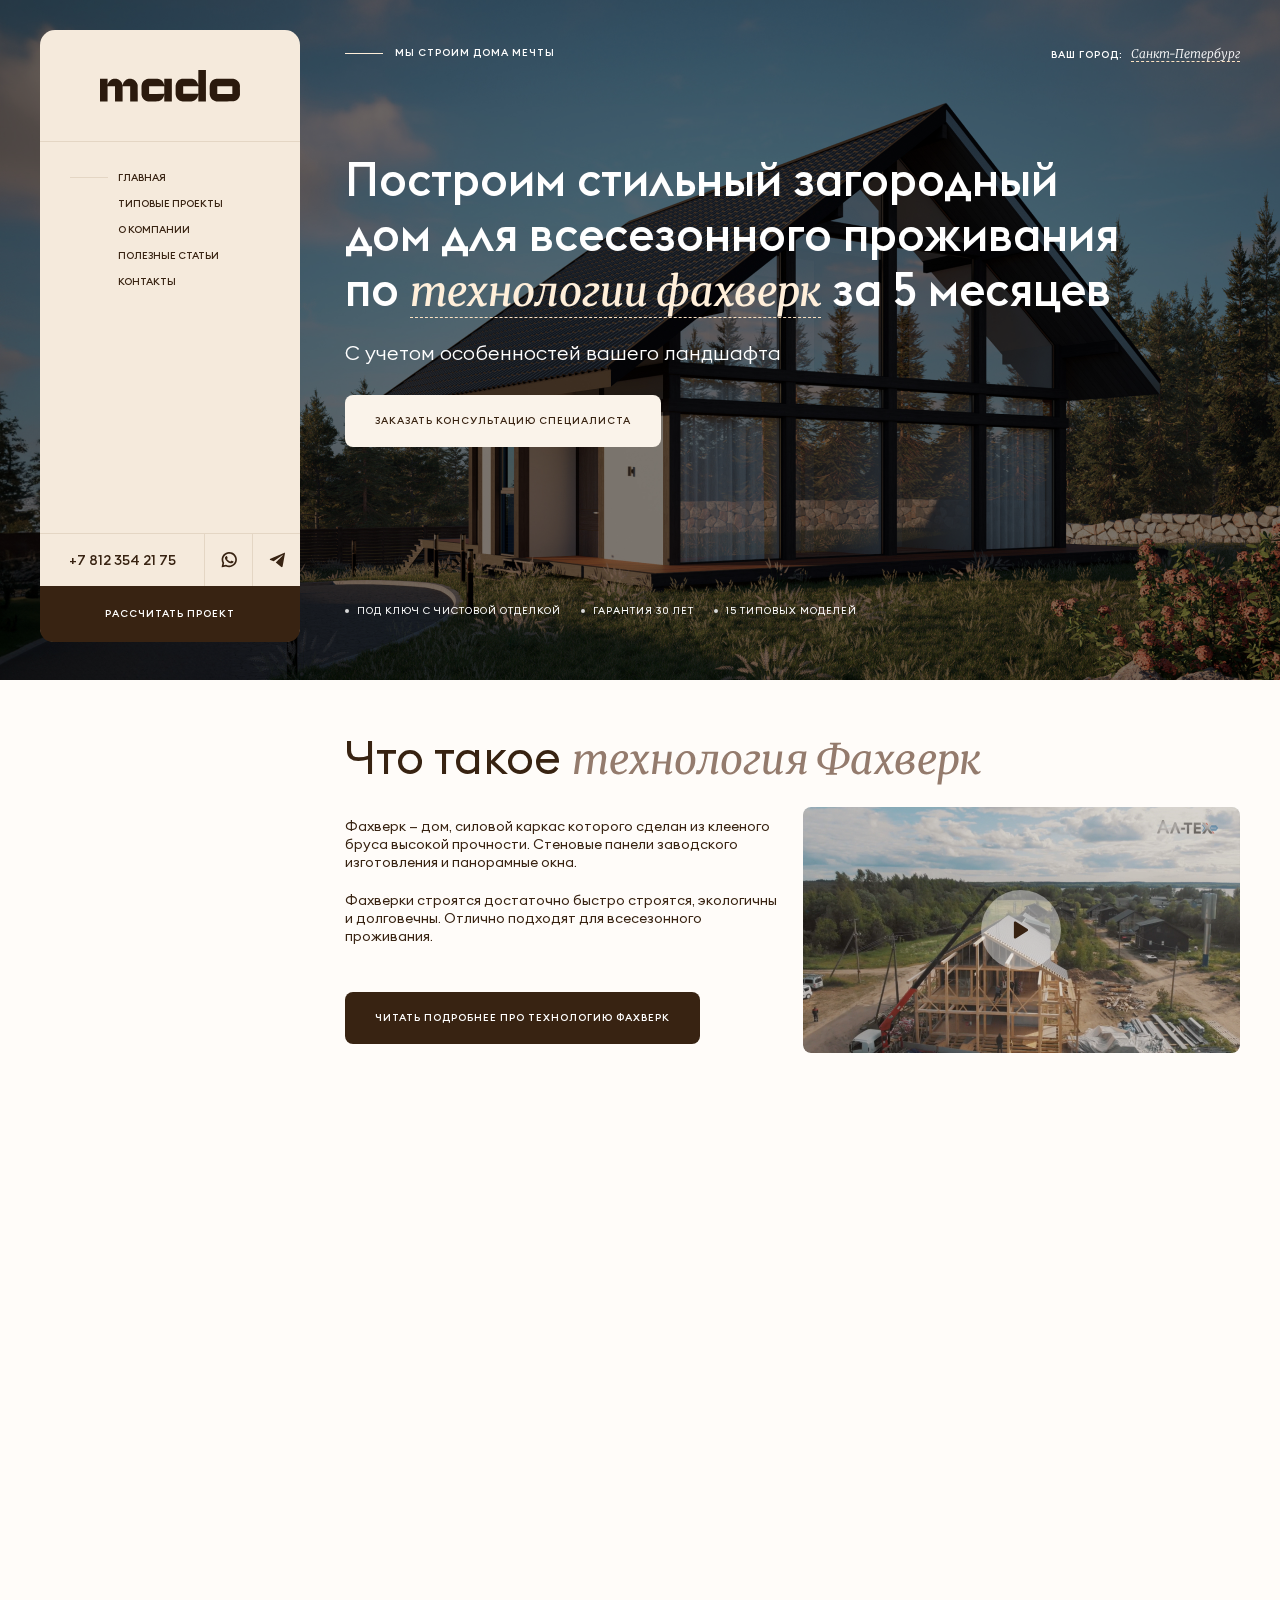
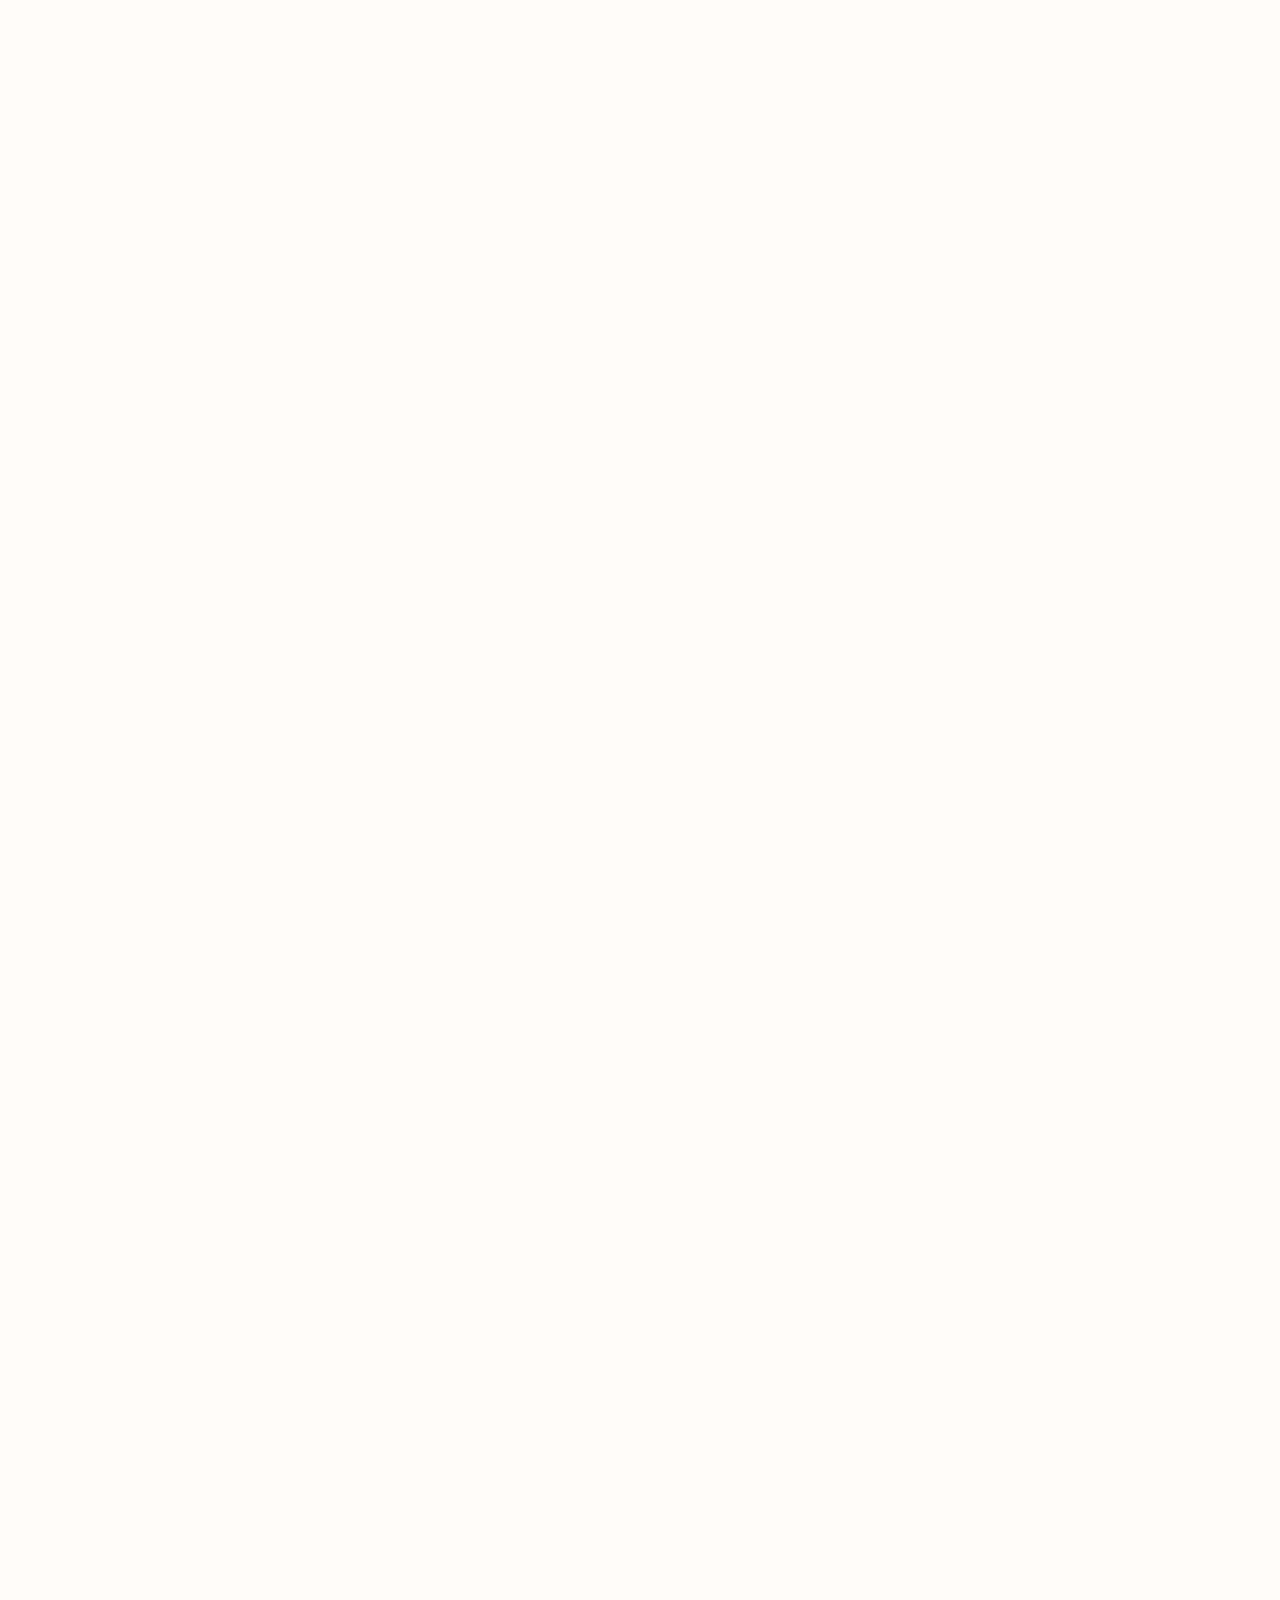
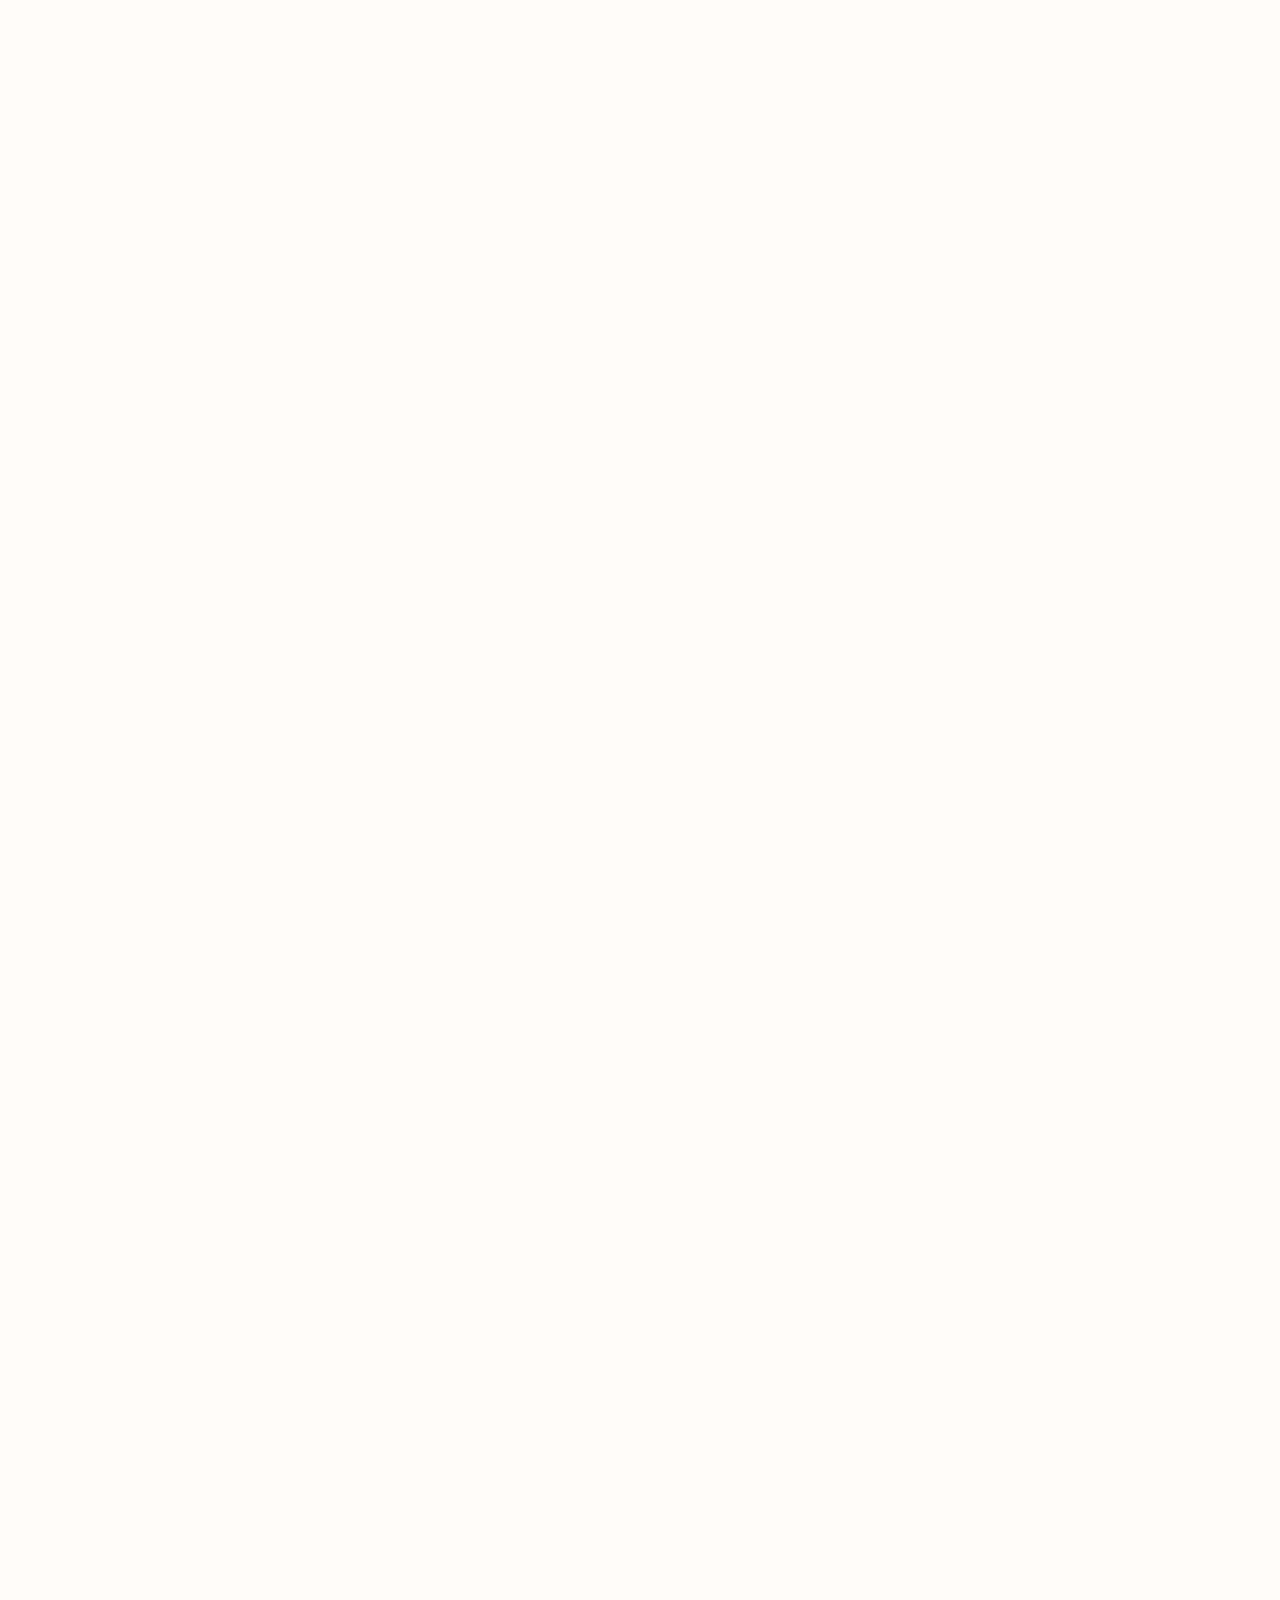
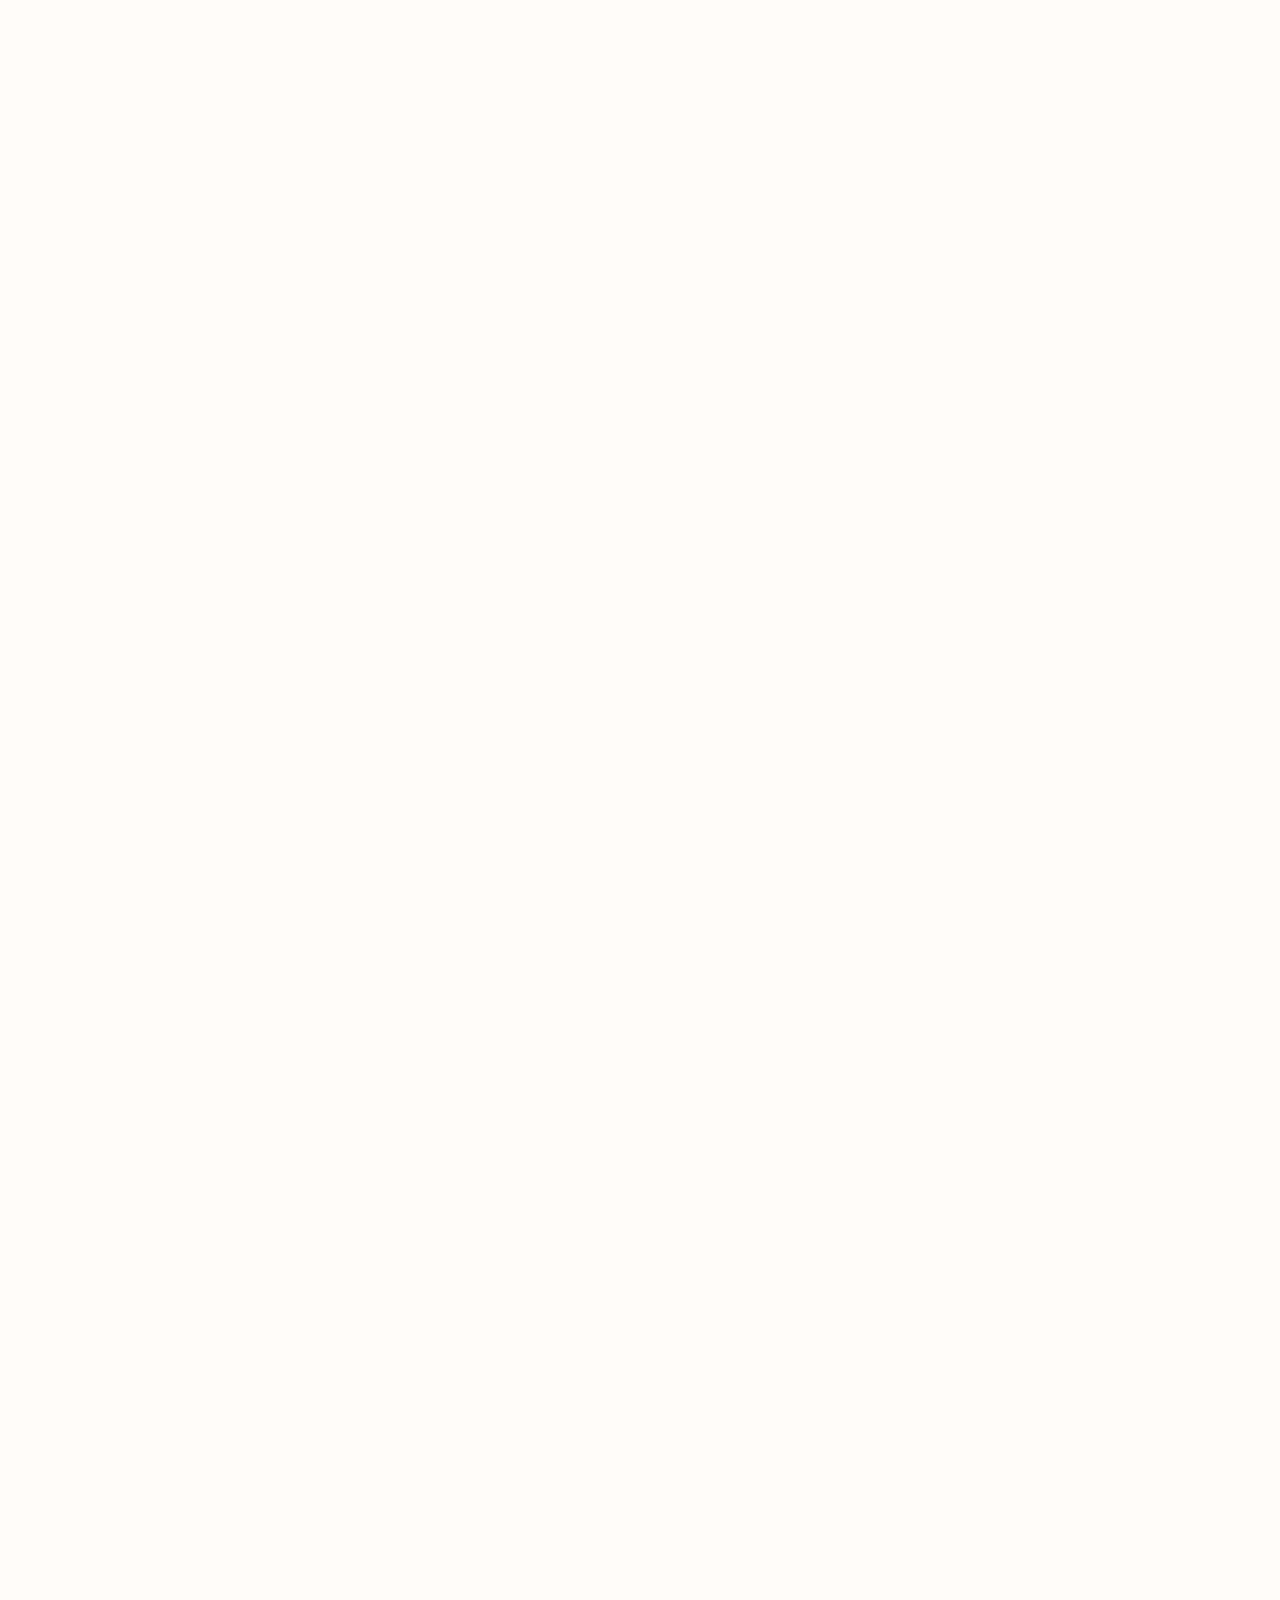
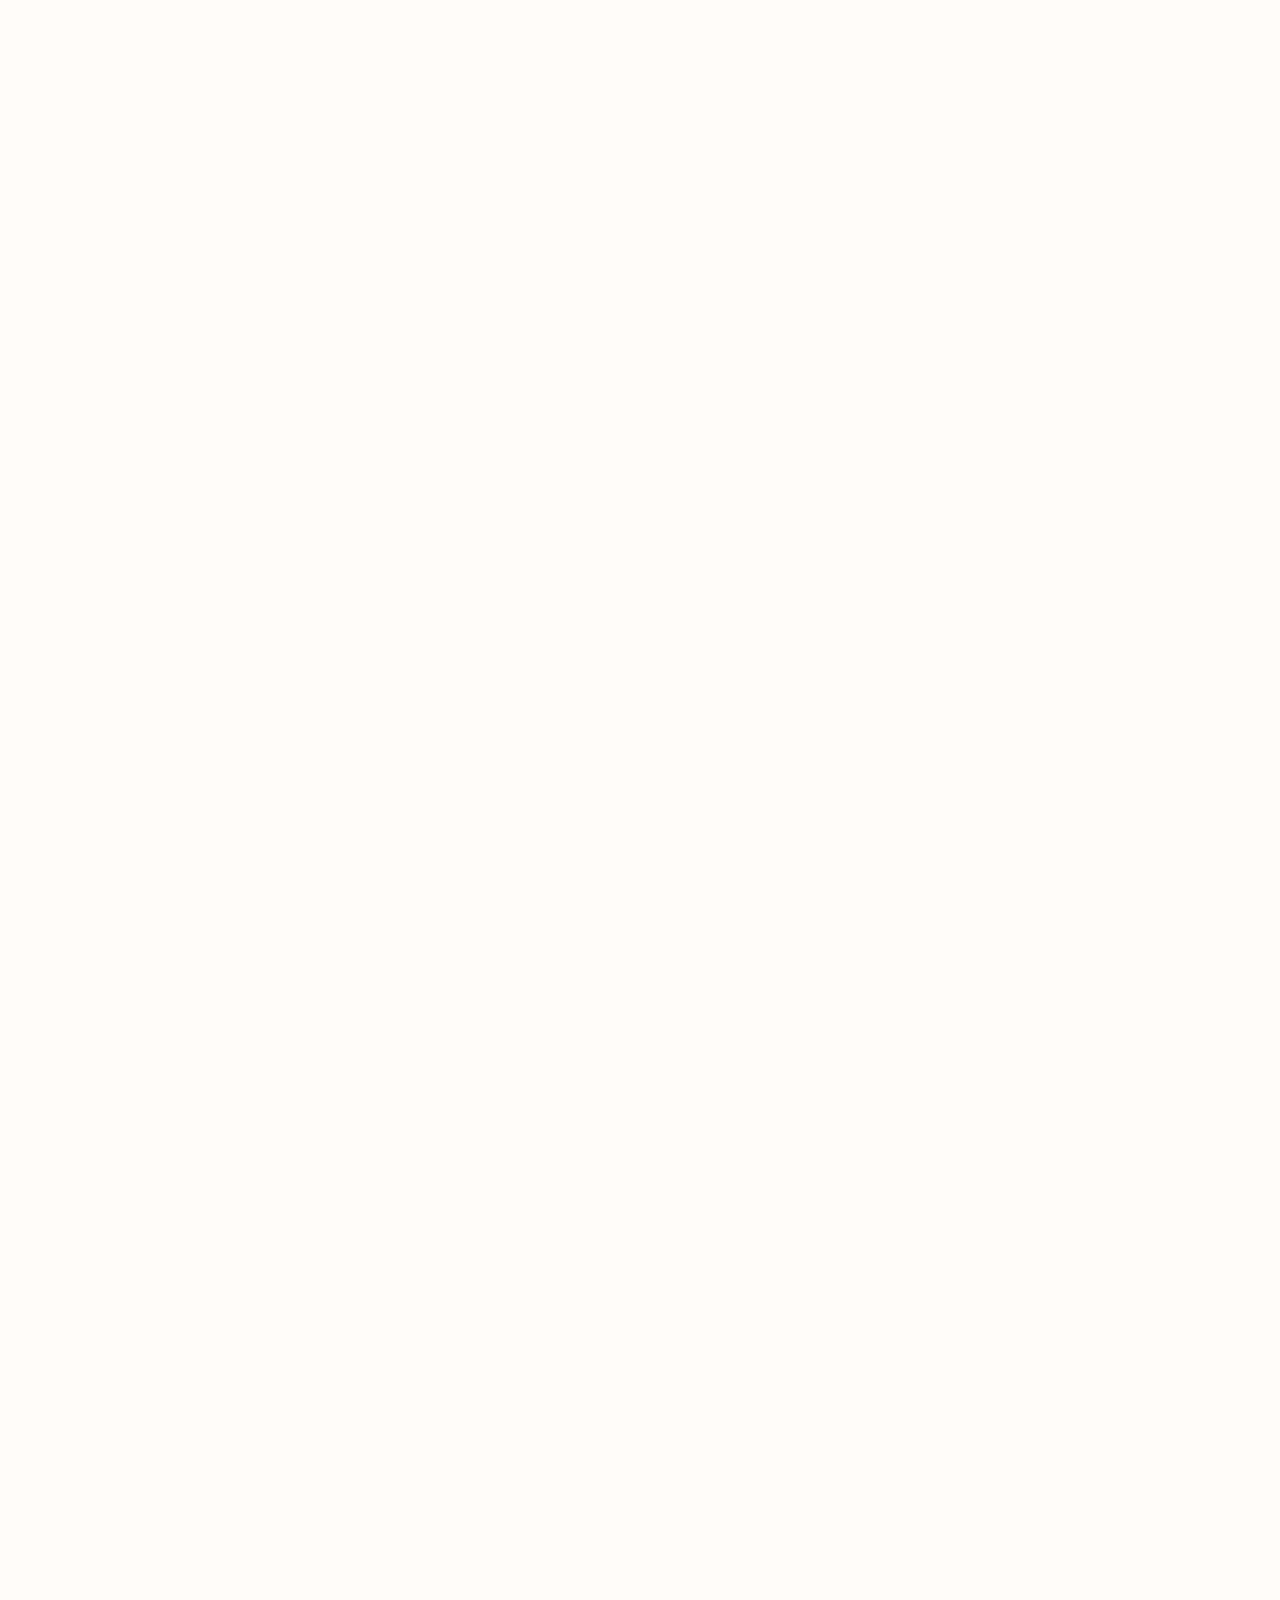
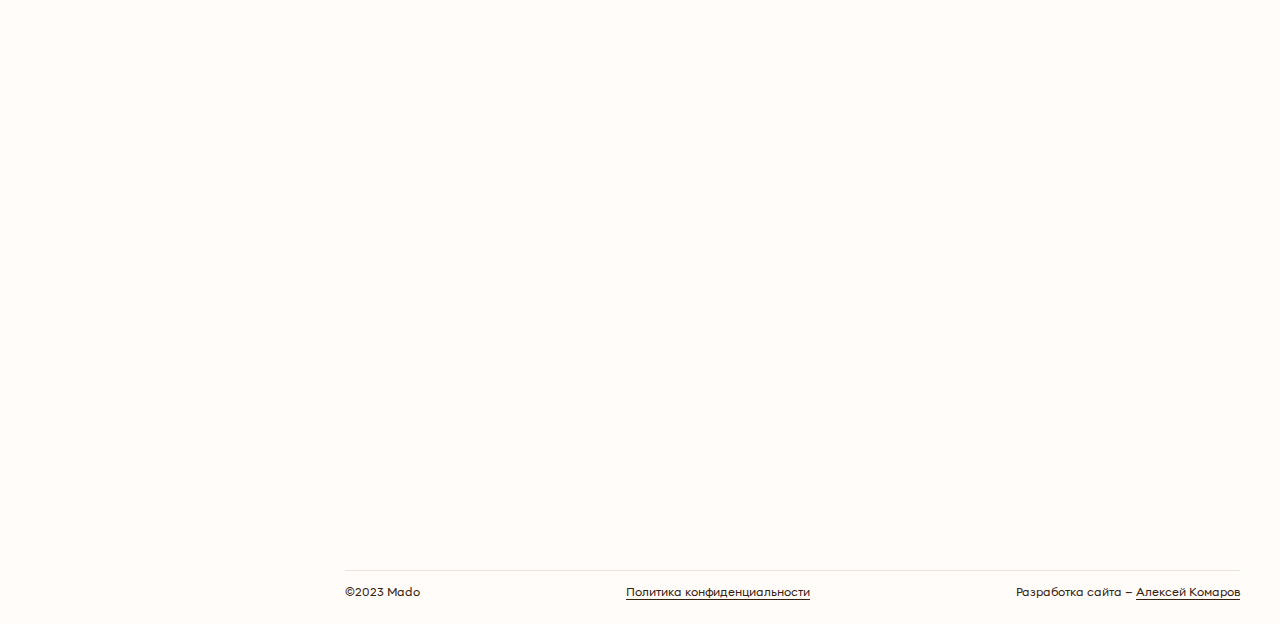
==== commit d0570f2c: "Правки" ====
--- a/index.html
+++ b/index.html
@@ -211,6 +211,10 @@
 									</div>
 								</div>
 							</a>
+
+							<div class="mob_link">
+								<a href="/">Читать подробнее про технологию фахверк</a>
+							</div>
 						</div>
 					</div>
 				</section>
@@ -459,7 +463,7 @@
 												<input type="radio" name="messenger" checked>
 
 												<div>
-													<svg class="icon"><use xlink:href="images/sprite.svg#ic_phone"></use></svg>
+													<svg class="icon mini"><use xlink:href="images/sprite.svg#ic_phone"></use></svg>
 													<div>Телефон</div>
 												</div>
 											</label>
@@ -810,7 +814,7 @@
 											<input type="radio" name="messenger" checked>
 
 											<div>
-												<svg class="icon"><use xlink:href="images/sprite.svg#ic_phone"></use></svg>
+												<svg class="icon mini"><use xlink:href="images/sprite.svg#ic_phone"></use></svg>
 												<div>Телефон</div>
 											</div>
 										</label>
@@ -1315,7 +1319,7 @@
 											<input type="radio" name="messenger" checked>
 
 											<div>
-												<svg class="icon"><use xlink:href="images/sprite.svg#ic_phone"></use></svg>
+												<svg class="icon mini"><use xlink:href="images/sprite.svg#ic_phone"></use></svg>
 												<div>Телефон</div>
 											</div>
 										</label>
@@ -1566,6 +1570,23 @@
 					</div>
 				</section>
 			</div>
+
+
+			<footer>
+				<div class="cont">
+					<div class="row">
+						<div class="copyright">&copy;2023 Mado</div>
+
+						<div class="privacy_policy_link">
+							<a href="/">Политика конфиденциальности</a>
+						</div>
+
+						<div class="creator">
+							Разработка сайта — <a href="/" target="_blank" rel="noopener">Алексей Комаров</a>
+						</div>
+					</div>
+				</div>
+			</footer>
 		</div>
 
 
@@ -1585,7 +1606,7 @@
 							<input type="radio" name="messenger" checked>
 
 							<div>
-								<svg class="icon"><use xlink:href="images/sprite.svg#ic_phone"></use></svg>
+								<svg class="icon mini"><use xlink:href="images/sprite.svg#ic_phone"></use></svg>
 								<div>Телефон</div>
 							</div>
 						</label>
--- a/css/styles.css
+++ b/css/styles.css
@@ -1299,6 +1299,11 @@
     margin-top: 22px;
 }
 
+.page_title b
+{
+    font-weight: 500;
+}
+
 
 .page_head .tags
 {
@@ -1684,6 +1689,12 @@
     height: 24px;
 }
 
+.form .messengers label .icon.mini
+{
+    width: 19px;
+    height: 19px;
+}
+
 .form .messengers label .icon + *
 {
     width: calc(100% - 34px);
@@ -1763,6 +1774,12 @@
 }
 
 
+.text_block .big
+{
+    font-size: 16px;
+}
+
+
 .text_block > *,
 .text_block blockquote > *,
 .text_block q > *
@@ -1801,6 +1818,7 @@
 .text_block h2 em
 {
     color: #947b6d;
+    font-size: 32px;
     font-style: italic;
 }
 
@@ -3301,9 +3319,10 @@
     height: 100%;
 
     content: '';
+    transition: background .2s linear;
 
     border-radius: 8px;
-    background: linear-gradient(0deg, rgba(56, 35, 18, .20) 0%, rgba(56, 35, 18, .20) 100%);
+    background: rgba(56, 35, 18, .20);
 }
 
 
@@ -3335,6 +3354,9 @@
     width: 80px;
     height: 80px;
     margin: auto;
+
+    transition: .2s linear;
+    transition-property: width, height;
 
     border-radius: 50%;
     background: rgba(255, 255, 255, .44);
@@ -3356,6 +3378,54 @@
 }
 
 
+.about_block .video_link:hover .thumb:before
+{
+    background: rgba(56, 35, 18, .50);
+}
+
+.about_block .video_link:hover .thumb .icon
+{
+    width: 100px;
+    height: 100px;
+}
+
+
+
+.about_block .mob_link
+{
+    display: none;
+
+    margin-top: 30px;
+}
+
+
+.about_block .mob_link a
+{
+    color: #fff;
+    font-size: 10px;
+    font-weight: 500;
+    line-height: 120%;
+
+    display: inline-block;
+
+    padding: 20px 30px;
+
+    transition: background .2s linear;
+    vertical-align: top;
+    text-decoration: none;
+    letter-spacing: 1px;
+    text-transform: uppercase;
+
+    border-radius: 8px;
+    background: #382312;
+}
+
+.about_block .mob_link a:hover
+{
+    background: #5c3c22;
+}
+
+
 
 /*---------------
     Solutions
@@ -3419,7 +3489,7 @@
     content: '';
     transition: background .2s linear;
 
-    border-radius: inherit;
+    border-radius: 15px;
     background: rgba(56, 35, 18, .3);
 }
 
@@ -3436,7 +3506,7 @@
     width: 100%;
     height: 100%;
 
-    border-radius: inherit;
+    border-radius: 15px;
 
     object-fit: cover;
 }
@@ -4372,7 +4442,7 @@
 
 .contacts_info .data
 {
-    width: 285px;
+    width: 295px;
     max-width: 100%;
 
     align-self: center;
@@ -4384,10 +4454,14 @@
     margin-bottom: 30px;
 }
 
-.contacts_info .block_head .title,
+.contacts_info .block_head .title
+{
+    font-size: 36px;
+}
+
 .contacts_info .block_head .title span
 {
-    font-size: 32px;
+    font-size: 33px;
 }
 
 
@@ -4458,7 +4532,7 @@
 
     overflow: hidden;
 
-    width: calc(100% - 305px);
+    width: calc(100% - 315px);
     height: 349px;
 
     border-radius: 15px;
--- a/css/response_1279.css
+++ b/css/response_1279.css
@@ -314,7 +314,7 @@
     }
 
 
-    .first_section .data > .consult_btn
+    .first_section .consult_btn
     {
         margin-top: 28px;
         padding: 20px 28px;
--- a/css/response_767.css
+++ b/css/response_767.css
@@ -96,6 +96,18 @@
         top: 12px;
 
         width: calc(100% - 20px);
+
+        transition: .2s linear !important;
+    }
+
+
+    aside.stuck
+    {
+        top: 0;
+
+        width: 100%;
+
+        border-radius: 0;
     }
 
 
@@ -121,7 +133,9 @@
     .page_head .breadcrumbs
     {
         font-size: 8px;
-
+        line-height: 13px;
+
+        margin-left: 5px;
         padding-left: 18px;
     }
 
@@ -138,6 +152,12 @@
         display: none;
     }
 
+
+
+    .page_head .city
+    {
+        margin-right: 5px;
+    }
 
 
     .page_head .city > .label
@@ -228,6 +248,10 @@
     /*------------------
         Form elements
     ------------------*/
+    .form .checkbox
+    {
+        font-size: 8px;
+    }
 
 
 
@@ -240,6 +264,14 @@
     }
 
 
+    .text_block .big
+    {
+        font-size: 14px;
+
+        text-align: center;
+    }
+
+
     .text_block > *,
     .text_block blockquote > *,
     .text_block q > *
@@ -300,7 +332,9 @@
     .first_section .slogan
     {
         font-size: 8px;
-
+        line-height: 13px;
+
+        margin-left: 5px;
         padding-left: 18px;
     }
 
@@ -311,6 +345,11 @@
         width: 12px;
     }
 
+
+    .first_section .city
+    {
+        margin-right: 5px;
+    }
 
     .first_section .city > .label
     {
@@ -380,10 +419,12 @@
     }
 
 
-    .first_section .data > .consult_btn
+    .first_section .consult_btn
     {
         margin: 46px auto 0;
         padding: 16px 24px;
+
+        background: #fff;
     }
 
 
@@ -424,6 +465,8 @@
 
     .about_block .data .link
     {
+        display: none;
+
         margin-top: 30px;
     }
 
@@ -444,6 +487,12 @@
     {
         height: auto;
         padding-bottom: 56.216%;
+    }
+
+
+    .about_block .mob_link
+    {
+        display: block;
     }
 
 
@@ -759,10 +808,25 @@
     /*--------------
         Projects
     --------------*/
+    .projects .block_head .desc
+    {
+        display: flex;
+
+        width: 240px;
+        min-height: 50px;
+
+        justify-content: flex-start;
+        align-items: center;
+        align-content: center;
+        flex-wrap: wrap;
+    }
+
+
     .projects .swiper
     {
         margin-bottom: 16px;
     }
+
 
     .projects .swiper-button-next,
     .projects .swiper-button-prev
@@ -773,6 +837,29 @@
         margin: auto;
 
         box-shadow: none;
+    }
+
+
+    .projects .swiper.big .swiper-button-next,
+    .projects .swiper.big .swiper-button-prev
+    {
+        top: auto;
+        bottom: 100%;
+
+        margin-bottom: 30px;
+
+        box-shadow: 0 0 8px 0 #f0e8e0;
+    }
+
+    .projects .swiper.big .swiper-button-prev
+    {
+        right: 60px;
+        left: auto;
+    }
+
+    .projects .swiper.big .swiper-button-next
+    {
+        right: 0;
     }
 
 
@@ -790,6 +877,11 @@
         padding: 20px;
     }
 
+    .projects .swiper.big .project .info
+    {
+        padding: 10px;
+    }
+
 
     .projects .row
     {
@@ -838,6 +930,18 @@
     /*---------------
         Guarantee
     ---------------*/
+    .guarantee .block_head .title
+    {
+        font-size: 24px;
+    }
+
+    .guarantee .block_head .title span
+    {
+        font-size: 22px;
+    }
+
+
+
     .guarantee .data
     {
         width: 100%;
@@ -873,6 +977,17 @@
     /*-------------------
         Contacts info
     -------------------*/
+    .contacts_info .block_head .title
+    {
+        font-size: 24px;
+    }
+
+    .contacts_info .block_head .title span
+    {
+        font-size: 22px;
+    }
+
+
     .contacts_info .data
     {
         width: 100%;
@@ -900,6 +1015,12 @@
     /*------------------
         Project info
     ------------------*/
+    .project_info
+    {
+        margin-top: -20px;
+    }
+
+
     .project_info .plans .plan .block_head .title
     {
         font-size: 24px;
